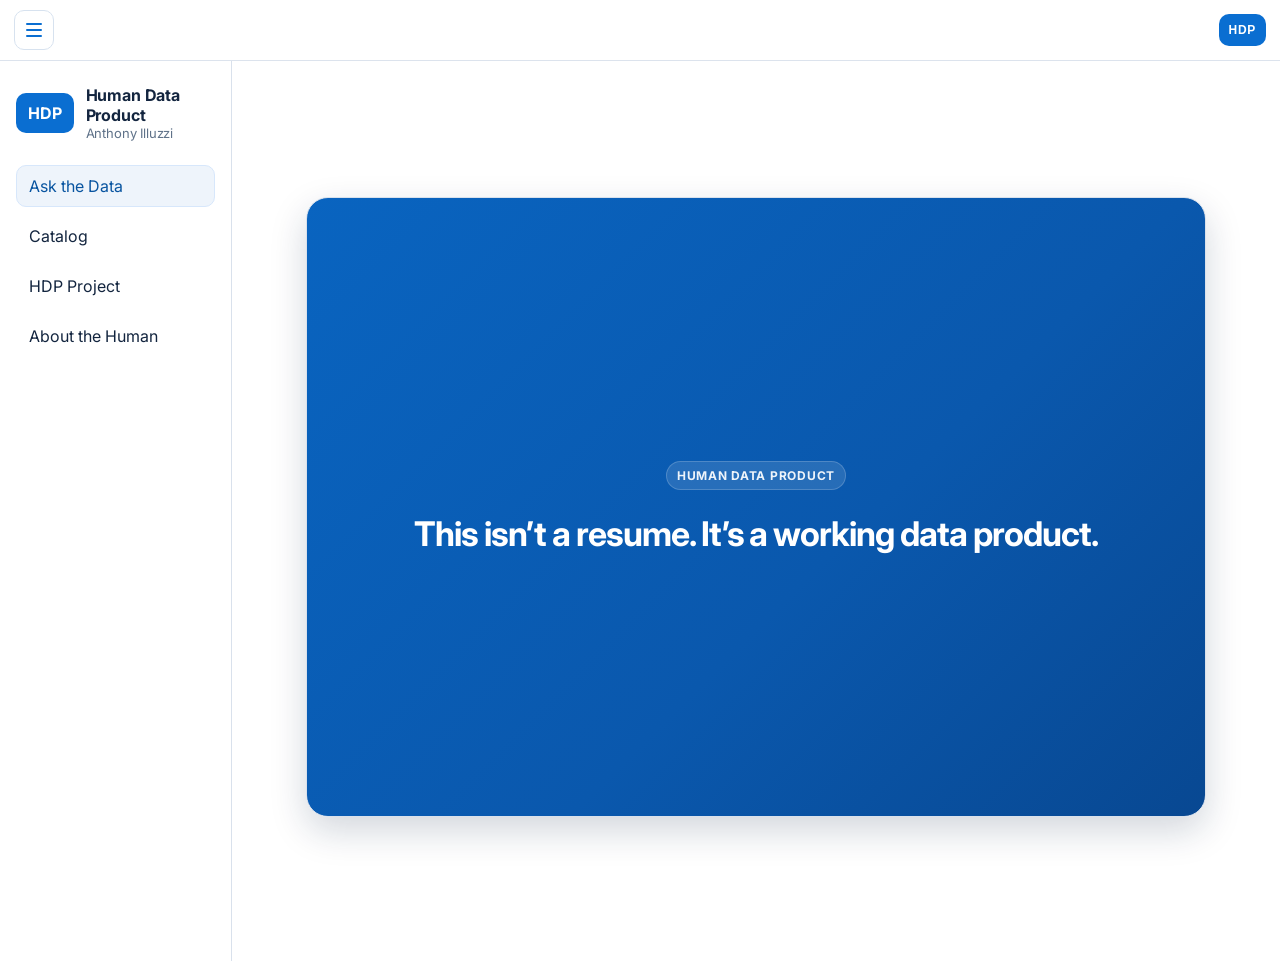
==== frontend/index.html @ 10327ce4 "Ensure AI page boots as default landing experience" ====
<!DOCTYPE html>
<html lang="en">
<head>
  <meta charset="UTF-8" />
  <meta name="viewport" content="width=device-width, initial-scale=1, viewport-fit=cover" />
  <title>Human Data Product</title>
  <script>
  document.documentElement.classList.add("hdp-ai-boot");
  </script>
  <link rel="stylesheet" href="styles.css" />
  <link rel="stylesheet" href="capability-insights.css" />
  <script src="https://cdn.plot.ly/plotly-2.35.2.min.js"></script>
  <!-- Google tag (gtag.js) -->
<script async src="https://www.googletagmanager.com/gtag/js?id=G-NDMHNV4QGX"></script>
<script>
  window.dataLayer = window.dataLayer || [];
  function gtag(){dataLayer.push(arguments);}

  const urlParams = new URLSearchParams(window.location.search);

  if (urlParams.get("internal") === "true") {
    localStorage.setItem("is_internal", "true");
  } else if (urlParams.get("internal") === "false") {
    localStorage.setItem("is_internal", "false");
  }

  const isInternalUser = localStorage.getItem("is_internal") === "true";

  gtag("js", new Date());
  gtag("config", "G-NDMHNV4QGX", {
    user_properties: {
      is_internal: isInternalUser ? "true" : "false"
    }
  });
</script>
</head>
<body class="ai-mode">
	<header id="mobile-shell-header" class="mobile-shell-header hidden" aria-label="Mobile navigation">
	  <button
	    id="mobile-nav-open"
	    class="mobile-shell-icon-btn"
	    type="button"
	    aria-label="Open navigation"
	    aria-controls="mobile-nav-drawer"
	    aria-expanded="false"
	  >
	    <span class="mobile-hamburger" aria-hidden="true">
	      <span></span><span></span><span></span>
	    </span>
	  </button>
	
	  <div class="mobile-shell-brand">
	    <button
	      id="mobile-shell-home"
	      class="mobile-shell-home"
	      type="button"
	      aria-label="Return to catalog"
	    >
	      <span class="mobile-shell-brand-badge">HDP</span>
	    </button>
	  </div>
	</header>
	
	<div id="mobile-nav-drawer" class="mobile-nav-drawer hidden" aria-hidden="true">
	  <div id="mobile-nav-backdrop" class="mobile-nav-backdrop"></div>
	
	  <aside class="mobile-nav-panel" role="dialog" aria-modal="true" aria-label="Site navigation">
	    <div class="mobile-nav-panel-header">
	      <div class="sidebar-brand">
	        <div class="brand-badge">HDP</div>
	        <div>
	          <div class="sidebar-title">Human Data Product</div>
			  <div id="mobile-nav-subtitle" class="sidebar-subtitle">Catalog</div>
	        </div>
	      </div>
	
	      <button
	        id="mobile-nav-close"
	        class="modal-close"
	        type="button"
	        aria-label="Close navigation"
	      >
	        ×
	      </button>
	    </div>
	
	    <div class="mobile-nav-panel-body">
	      <div id="mobile-nav-catalog-group" class="mobile-nav-group">
		    <button class="nav-btn mobile-nav-link active" type="button" data-mobile-nav-target="ai-page">Ask the Data</button>
		    <button class="nav-btn mobile-nav-link" type="button" data-mobile-nav-target="catalog-page">Catalog</button>
		    <button class="nav-btn mobile-nav-link" type="button" data-modal-target="about-modal">HDP Project</button>
		    <button class="nav-btn mobile-nav-link" type="button" data-modal-target="contact-modal">About the Human</button>
		  </div>
	
	      <div id="mobile-nav-product-group" class="mobile-nav-group hidden">
	        <button class="nav-btn mobile-nav-link" type="button" data-panel="overview-panel">Overview</button>
	        <button class="nav-btn mobile-nav-link" type="button" data-panel="insights-panel">Insights</button>
	        <button class="nav-btn mobile-nav-link" type="button" data-panel="sql-panel">SQL Query</button>
	        <button class="nav-btn mobile-nav-link" type="button" data-panel="api-panel">API Access</button>
	        <button class="nav-btn mobile-nav-link" type="button" data-modal-target="contact-modal">About the Human</button>
	        <button id="mobile-back-to-catalog-btn" class="btn-secondary full-width" type="button">Back to Catalog</button>
	      </div>
	    </div>
	  </aside>
	</div>
  <!-- Landing / Catalog Page -->
  <section id="catalog-page" class="page-shell hidden">
    <div class="landing-layout">
      <aside class="landing-sidebar">
        <div class="landing-brand">
          <div class="brand-badge">HDP</div>
          <div>
            <div class="landing-title">Human Data Product</div>
            <div class="landing-subtitle">Catalog</div>
          </div>
        </div>

        <nav class="landing-nav">
		  <button id="ask-data-btn" class="landing-link landing-link-button" type="button">Ask the Data</button>
		  <a href="#definition-section" class="landing-link active-link">Catalog</a>
		  <button class="landing-link landing-link-button" data-modal-target="about-modal">HDP Project</button>
		  <button class="landing-link landing-link-button" data-modal-target="contact-modal">About the Human</button>
		</nav>
      </aside>

      <main class="landing-content">
<section id="landing-hero" class="landing-hero">
  <div class="landing-hero-text">
    <div class="hero-eyebrow">Human Data Product</div>

    <h1>This isn’t a resume. It’s a working data product.</h1>

    <p class="hero-lead">
      Built to demonstrate how professional data can be structured, explored,
      and turned into insight, exactly like modern data platforms.
    </p>
	<p class="hero-value-line">
  	  This is what I do. I design user-friendly systems that bring structure to complex data and support better decision-making.
	</p>
  </div>

  <div class="landing-hero-image">
    <img
      src="assets/data_flow.png"
      alt="Flowing data particles representing structured information and insight"
    />
  </div>
</section>

<section id="definition-section">
  <div class="definition-catalog-grid">
    <div class="catalog-section-card catalog-section-card-highlight">
      <div class="section-header compact-header">
        <div class="catalog-heading-row">
          <div class="catalog-heading-title">
			  <div class="catalog-heading-inline">
			    <h2>Data Product Catalog</h2>
			
			    <span class="insight-help catalog-definition-help">
			      <button
			        id="catalog-definition-help-button"
			        class="insight-help-button"
			        type="button"
			        aria-label="What is a data product?"
			        aria-expanded="false"
			        aria-controls="catalog-definition-help-popover"
			      >
			        ?
			      </button>
			
			      <div
			        id="catalog-definition-help-popover"
			        class="insight-help-popover"
			        role="dialog"
			        aria-hidden="true"
			        aria-labelledby="catalog-definition-help-title"
			      >
			        <p id="catalog-definition-help-title" class="insight-help-title">What is a Data Product?</p>
			        <div class="insight-help-body">
			          <p>
			            A data product is a curated, reusable, and governed data asset derived from fragmented sources.
			          </p>
			          <p>
			            It combines data, access paths, semantic context, metadata, transformations, and documentation to enable reliable, discoverable, and actionable insights.
			          </p>
			        </div>
			      </div>
			    </span>
			  </div>
			</div>

          <p>Browse available data products and open a product workspace.</p>
        </div>
      </div>

      <div class="catalog-grid">
        <article class="product-tile active">
          <div class="tile-top">
            <span class="tile-type">Data Product</span>
            <span class="status-pill">
              <span class="status-dot"></span> ACTIVE
            </span>
          </div>

          <div class="tile-content">
            <h2>Anthony Illuzzi</h2>

            <p class="product-summary">
              A working portfolio demonstration that models professional experience as a
              consumable data product with structured entities, API interfaces, guided query
              exploration, and derived analytical insights.
            </p>

            <p class="product-summary secondary">
              Designed to showcase data architecture, platform thinking, and human-centered
              data product design through a real interactive system.
            </p>
          </div>

          <div class="tile-footer">
            <span id="catalog-version-text">Version 1.0.0</span>
            <button id="open-product-btn" class="btn-primary">Open Product</button>
          </div>
        </article>

        <article class="product-tile future">
          <div class="tile-top">
            <span class="tile-type">Data Product</span>
            <span class="status-pill muted">
			  <span class="status-dot"></span> FUTURE
			</span>
          </div>

          <div class="tile-content">
            <h2>Cognitive Profile</h2>

            <p class="product-summary">
              Structured model of decision-making and behavioral tendencies.
            </p>
          </div>

          <div class="tile-footer tile-footer-future">
            <button class="btn-primary btn-disabled" type="button" disabled aria-disabled="true">
              Open Product
            </button>
          </div>
        </article>
      </div>
    </div>

    <aside class="definition-card human-context-card">
	  <div class="human-context-shell">
	    <div class="human-context-rotator">
	      <div class="human-context-header">
	        <div class="human-context-title-wrap">
	          <p id="landing-context-kicker" class="section-kicker human-context-kicker"></p>
	          <h2 id="landing-context-title" class="human-context-title"></h2>
	        </div>
	      </div>
	
	      <div class="human-context-body">
	        <p id="landing-context-summary" class="human-context-summary"></p>
	        <div id="landing-context-chips" class="human-context-chips"></div>
	      </div>
	
	      <div class="human-context-footer">
	        <button
	          id="landing-context-prev"
	          class="human-context-nav"
	          type="button"
	          aria-label="Show previous context tile"
	        >
	          ‹
	        </button>
	
	        <button
	          id="landing-context-next"
	          class="human-context-nav"
	          type="button"
	          aria-label="Show next context tile"
	        >
	          ›
	        </button>
	      </div>
	    </div>
	  </div>
	
	  <div class="human-context-actions">
	    <button class="btn-secondary human-context-btn" data-modal-target="contact-modal">
	      Learn more about Anthony
	    </button>
	  </div>
	</aside>
  </div>
</section>

      </main>
  </div>
</section>

<!-- Landing Modals -->
<div id="about-modal" class="modal-overlay hidden">
  <div class="modal-card modal-card-about">
    <div class="modal-header modal-header-about">
      <div class="modal-header-copy">
        <h2>About HDP Project</h2>
      </div>
      <button class="modal-close" data-close-modal="about-modal" aria-label="Close About HDP Project modal">×</button>
    </div>

    <div class="modal-body modal-body-about">
      <div class="about-modal-content">
        <p class="about-modal-intro">
          A traditional resume is static, fragmented, and difficult to interrogate. This project explores a different idea:
        </p>

        <p class="about-modal-question">
          What if my professional experience was treated as structured data, designed to be discoverable and explored via insights?
        </p>

        <div class="about-modal-divider"></div>

        <p class="about-modal-body-text">
          The Human Data Product transforms my career history into a <strong>curated, governed dataset</strong> with defined access methods and analytical capabilities. This enables a deeper understanding of the individual than a resume can offer.
        </p>

        <p class="about-modal-body-text">
          This project was also built to demonstrate data product thinking across modeling, transformation, API exposure, documentation, analytics, opportunity targeting, and frontend consumption with the consumer in mind.
        </p>

        <div class="about-modal-action-block">
          <p class="about-modal-action-label">Take a look under the hood:</p>
          <a
			  class="btn-primary link-btn about-modal-action-btn"
			  href="https://github.com/AnthonyIlluzzi/Human-Data-Product"
			  target="_blank"
			  rel="noopener noreferrer"
			  id="github-repo-link"
			  data-github-location="repo"
			>
			  View GitHub Repository
			</a>
        </div>
      </div>
    </div>
  </div>
</div>

<div id="contact-modal" class="modal-overlay hidden">
  <div class="modal-card contact-modal-card">
    <div class="modal-header">
      <h2>The Human Behind the Data</h2>
      <button class="modal-close" data-close-modal="contact-modal">×</button>
    </div>
    <div class="modal-body">
      <div class="contact-modal-layout">
        <div class="card compact-card modal-inner-card modal-human-card">
          <div class="section-heading">
            <h3>About the Human</h3>
          </div>

          <p>
            Anthony lives in the Chicago area with his fiancé and his two sons, (3) and (1).
          </p>

          <p>
            Professionally, Anthony works as a data and analytics architect focused on turning complex systems into structured, scalable platforms.
            Outside of work, he enjoys getting outdoors with his family, trying new local restaurants, watching hockey,
            learning new ideas, and exploring creative ways to integrate technology with the human experience.
          </p>

          <div class="human-context-chips">
            <span class="tag-chip human-context-chip">Father</span>
            <span class="tag-chip human-context-chip">Foodie</span>
            <span class="tag-chip human-context-chip">Curious Builder</span>
          </div>
        </div>

        <div class="card compact-card modal-inner-card contact-info-card">
          <div class="section-heading">
            <h3>Let's Connect</h3>
          </div>

          <div class="contact-intro">
            <p>
              Contact me directly or share feedback using the channels below.
            </p>
          </div>

          <div id="landing-contact-list" class="contact-detail-list">
            <div class="contact-detail-item">Loading contact information...</div>
          </div>
        </div>

        <div class="card compact-card modal-inner-card modal-actions-card">
          <div class="section-heading">
            <h3>Actions</h3>
          </div>

          <div class="button-column">
  <a
	  class="btn-primary link-btn"
	  href="assets/Anthony-Illuzzi-Enterprise-Data-Platform-Strategy.pdf"
	  id="resume-link"
	  data-github-location="resume"
	  target="_blank"
	  rel="noopener noreferrer"
	>
	  Download Resume
	</a>
</div>
        </div>
      </div>
    </div>
  </div>
</div>

  <!-- Product Page -->
  <section id="product-page" class="page-shell hidden">
    <aside class="sidebar">
      <div class="sidebar-brand">
        <div class="brand-badge">HDP</div>
        <div>
          <div class="sidebar-title">Human Data Product</div>
          <div class="sidebar-subtitle">Workspace</div>
        </div>
      </div>

      <nav class="side-nav">
	    <button class="nav-btn active" data-panel="overview-panel">Overview</button>
	    <button class="nav-btn" data-panel="insights-panel">Insights</button>
	    <button class="nav-btn" data-panel="sql-panel">SQL Query</button>
	    <button class="nav-btn" data-panel="api-panel">API Access</button>
	    <button class="nav-btn nav-modal-btn" data-modal-target="contact-modal">About the Human</button>
	  </nav>

      <div class="sidebar-footer">
        <button id="back-to-catalog-btn" class="btn-secondary full-width">Back to Catalog</button>
      </div>
    </aside>

    <main class="workspace">
      <!-- Overview Panel -->
      <section id="overview-panel" class="workspace-panel active">
        <div class="panel-header">
          <h1>Data Product Overview</h1>
          <p>Product metadata, current state, and high-level identity.</p>
        </div>

        <div class="overview-layout">
          <div class="overview-main">
                        <div class="card hero-card hero-card-with-photo">
              <div class="hero-copy">
                <h2 id="product-owner">Loading owner...</h2>
                <p id="product-specialization" class="hero-subtext">Loading specialization...</p>
                <p class="hero-description">
                  This workspace presents the Human Data Product as a real consumable
				  asset: queryable through SQL, extractable through API, interpretable
				  through derived analytics, and aligned to future opportunities.
                </p>
              </div>

              <div class="hero-profile">
                <img
                  src="assets/AI_Headshot_white_recent.jpg"
                  alt="Anthony Illuzzi headshot"
                  class="profile-photo"
                />
              </div>
            </div>

                        <div class="card compact-card section-card">
              <div class="section-heading">
                <h3>Description</h3>
              </div>

			  <p>
				The Human Data Product is a structured representation of Anthony
				Illuzzi’s professional experience, designed to demonstrate data
				product thinking across modeling, transformation, API exposure,
				analytics, future-role targeting, and frontend consumption.
			  </p>
			</div>

<div class="card compact-card pipeline-visual-card pipeline-visual-card-full">
  <div class="section-heading">
    <h3>Product Architecture</h3>
    <p class="section-subtext">
      High-level flow of how curated source data is transformed into a consumable workspace.
    </p>
  </div>

  <div class="pipeline-visual-frame architecture-flow">
    <div class="architecture-stage">
      <div class="architecture-icon-box" aria-hidden="true">
        <svg viewBox="0 0 24 24" class="architecture-icon" fill="none" stroke="currentColor" stroke-width="1.9" stroke-linecap="round" stroke-linejoin="round">
          <ellipse cx="12" cy="5" rx="6.5" ry="2.5"></ellipse>
          <path d="M5.5 5v6c0 1.4 2.9 2.5 6.5 2.5s6.5-1.1 6.5-2.5V5"></path>
          <path d="M5.5 11v6c0 1.4 2.9 2.5 6.5 2.5s6.5-1.1 6.5-2.5v-6"></path>
        </svg>
      </div>
      <div class="architecture-stage-body">
        <h4>Curated Dataset</h4>
        <p>Source data</p>
      </div>
    </div>

    <div class="architecture-flow-arrow" aria-hidden="true">
      <svg viewBox="0 0 24 24" class="architecture-arrow-icon" fill="none" stroke="currentColor" stroke-width="1.9" stroke-linecap="round" stroke-linejoin="round">
        <path d="M5 12h14"></path>
        <path d="M13 7l6 5-6 5"></path>
      </svg>
    </div>

    <div class="architecture-stage">
      <div class="architecture-icon-box" aria-hidden="true">
        <svg viewBox="0 0 24 24" class="architecture-icon" fill="none" stroke="currentColor" stroke-width="1.9" stroke-linecap="round" stroke-linejoin="round">
          <path d="M4.5 7.5h15"></path>
          <path d="M4.5 12h15"></path>
          <path d="M4.5 16.5h15"></path>
          <rect x="3.5" y="5" width="17" height="14" rx="2.5"></rect>
        </svg>
      </div>
      <div class="architecture-stage-body">
        <h4>SQLite Model</h4>
        <p>Structured storage</p>
      </div>
    </div>

    <div class="architecture-flow-arrow" aria-hidden="true">
      <svg viewBox="0 0 24 24" class="architecture-arrow-icon" fill="none" stroke="currentColor" stroke-width="1.9" stroke-linecap="round" stroke-linejoin="round">
        <path d="M5 12h14"></path>
        <path d="M13 7l6 5-6 5"></path>
      </svg>
    </div>

    <div class="architecture-stage">
      <div class="architecture-icon-box" aria-hidden="true">
        <svg viewBox="0 0 24 24" class="architecture-icon" fill="none" stroke="currentColor" stroke-width="1.9" stroke-linecap="round" stroke-linejoin="round">
          <rect x="4" y="5" width="16" height="14" rx="2.5"></rect>
          <path d="M8 9h8"></path>
          <path d="M8 12h5"></path>
          <path d="M8 15h8"></path>
        </svg>
      </div>
      <div class="architecture-stage-body">
        <h4>Consumption Layer</h4>
        <p>FastAPI + SQL access</p>
      </div>
    </div>

    <div class="architecture-flow-arrow" aria-hidden="true">
      <svg viewBox="0 0 24 24" class="architecture-arrow-icon" fill="none" stroke="currentColor" stroke-width="1.9" stroke-linecap="round" stroke-linejoin="round">
        <path d="M5 12h14"></path>
        <path d="M13 7l6 5-6 5"></path>
      </svg>
    </div>

    <div class="architecture-stage">
      <div class="architecture-icon-box" aria-hidden="true">
        <svg viewBox="0 0 24 24" class="architecture-icon" fill="none" stroke="currentColor" stroke-width="1.9" stroke-linecap="round" stroke-linejoin="round">
          <path d="M5 18V9"></path>
          <path d="M10 18V6"></path>
          <path d="M15 18v-4"></path>
          <path d="M20 18V11"></path>
        </svg>
      </div>
      <div class="architecture-stage-body">
        <h4>Derived Insights</h4>
        <p>Analytics + interpretation</p>
      </div>
    </div>

    <div class="architecture-flow-arrow" aria-hidden="true">
      <svg viewBox="0 0 24 24" class="architecture-arrow-icon" fill="none" stroke="currentColor" stroke-width="1.9" stroke-linecap="round" stroke-linejoin="round">
        <path d="M5 12h14"></path>
        <path d="M13 7l6 5-6 5"></path>
      </svg>
    </div>

    <div class="architecture-stage">
      <div class="architecture-icon-box" aria-hidden="true">
        <svg viewBox="0 0 24 24" class="architecture-icon" fill="none" stroke="currentColor" stroke-width="1.9" stroke-linecap="round" stroke-linejoin="round">
          <rect x="4" y="5" width="16" height="11" rx="2.5"></rect>
          <path d="M9 19h6"></path>
          <path d="M12 16v3"></path>
        </svg>
      </div>
      <div class="architecture-stage-body">
        <h4>Frontend Workspace</h4>
        <p>SQL, API, insights</p>
      </div>
    </div>
  </div>

  <p class="pipeline-visual-caption">
    Illustrates how structured professional data is modeled, exposed, and consumed as a Data Product.
  </p>
</div>

                        <div class="card compact-card tags-card section-card">
  <div class="section-heading">
    <h3>Professional Tags</h3>
  </div>

  <div class="tag-section">
    <div class="tag-subheading">Core Focus Areas</div>
    <div id="focus-area-list" class="tag-list">
      <span class="tag-chip">Loading focus areas...</span>
    </div>
  </div>
</div>

<div class="card compact-card section-card">
  <div class="section-heading">
    <h3>Output Ports</h3>
    <p class="section-subtext">Interact with the data product through its available access ports.</p>
  </div>

  <div class="output-port-grid">
    <button class="port-card-mini interactive-port" data-panel-target="insights-panel" data-tab-target="visualizations-tab">
      <strong>Insights</strong>
      <p>Explore analytical views and data-derived patterns.</p>
    </button>

    <button class="port-card-mini interactive-port" data-panel-target="sql-panel">
      <strong>SQL</strong>
      <p>Query curated structures through read-only SQL.</p>
    </button>

    <button class="port-card-mini interactive-port" data-panel-target="api-panel">
      <strong>API</strong>
      <p>Consume raw and derived data through REST endpoints.</p>
    </button>
  </div>
</div>
          </div>

                    <aside class="overview-side">
            <div class="card metadata-card metadata-card-compact section-card">
              <div class="section-heading">
                <h3>Product Metadata</h3>
              </div>

              <div class="metadata-grid">
				  <div class="meta-row">
				    <span>Status</span>
				    <strong>
				      <span id="meta-status" class="status-pill">
				        <span class="status-dot"></span>Loading...
				      </span>
				    </strong>
				  </div>
				
				  <div class="meta-row">
				    <span>Type</span>
				    <strong>
				      <span id="meta-type" class="meta-value">Loading...</span>
				    </strong>
				  </div>
				
				  <div class="meta-row">
				    <span>Version</span>
				    <strong>
				      <span id="meta-version" class="meta-value">Loading...</span>
				    </strong>
				  </div>
				
				  <div class="meta-row">
				    <span>Last Pipeline Refresh</span>
				    <strong>
				      <span id="meta-refresh" class="meta-value">Loading...</span>
				    </strong>
				  </div>
				
				  <div class="meta-row">
				    <span>Owner</span>
				    <strong>
				      <span id="meta-owner" class="meta-value">Loading...</span>
				    </strong>
				  </div>
				
				  <div class="meta-row">
				    <span>Experience Records</span>
				    <strong>
				      <span id="meta-experience-count" class="meta-value">Loading...</span>
				    </strong>
				  </div>
				
				  <div class="meta-row">
				    <span>Projects</span>
				    <strong>
				      <span id="meta-project-count" class="meta-value">Loading...</span>
				    </strong>
				  </div>
				
				  <div class="meta-row">
				    <span>Skills</span>
				    <strong>
				      <span id="meta-skill-count" class="meta-value">Loading...</span>
				    </strong>
				  </div>
				</div>
            </div>

            <div class="card metadata-card metadata-card-compact section-card">
              <div class="section-heading">
                <h3>Operational Health</h3>
              </div>

              <div class="health-grid">
				  <div class="health-row">
				    <span>Schema Validation</span>
				    <span id="health-schema" class="status-pill">
				      <span class="status-dot"></span>Loading...
				    </span>
				  </div>
				
				  <div class="health-row">
				    <span>Query Engine</span>
				    <span id="health-query" class="status-pill">
				      <span class="status-dot"></span>Loading...
				    </span>
				  </div>
				
				  <div class="health-row">
				    <span>API Status</span>
				    <span id="health-api" class="status-pill">
				      <span class="status-dot"></span>Loading...
				    </span>
				  </div>
				</div>
            </div>

<div class="card compact-card section-card documentation-card-sidebar">
  <div class="section-heading">
    <h3>Documentation Hub</h3>
  </div>

  <div class="documentation-links">

	  <a
	    class="doc-link-btn"
	    href="documentation/human_data_product_contract.html"
		data-doc-type="data_contract"
	    target="_blank"
	    rel="noopener noreferrer"
	  >
	    <svg viewBox="0 0 24 24" class="doc-link-icon" fill="none" stroke="currentColor" stroke-width="1.8" stroke-linecap="round" stroke-linejoin="round" aria-hidden="true">
	      <path d="M14 3H7a2 2 0 0 0-2 2v14a2 2 0 0 0 2 2h10a2 2 0 0 0 2-2V8z"></path>
	      <path d="M14 3v5h5"></path>
	      <path d="M9 13h6"></path>
	      <path d="M9 17h4"></path>
	    </svg>
	    <span>View Data Contract</span>
	  </a>
	
	  <a
	    class="doc-link-btn"
	    href="documentation/hdp_schema.html"
		data-doc-type="schema"
	    target="_blank"
	    rel="noopener noreferrer"
	  >
	    <svg viewBox="0 0 24 24" class="doc-link-icon" fill="none" stroke="currentColor" stroke-width="1.8" stroke-linecap="round" stroke-linejoin="round" aria-hidden="true">
	      <path d="M14 3H7a2 2 0 0 0-2 2v14a2 2 0 0 0 2 2h10a2 2 0 0 0 2-2V8z"></path>
	      <path d="M14 3v5h5"></path>
	      <path d="M9 13h6"></path>
	      <path d="M9 17h4"></path>
	    </svg>
	    <span>Explore Schema</span>
	  </a>
	
	  <a
	    class="doc-link-btn"
	    href="documentation/hdp_api_specs.html"
		data-doc-type="api_specs"
	    target="_blank"
	    rel="noopener noreferrer"
	  >
	    <svg viewBox="0 0 24 24" class="doc-link-icon" fill="none" stroke="currentColor" stroke-width="1.8" stroke-linecap="round" stroke-linejoin="round" aria-hidden="true">
	      <path d="M14 3H7a2 2 0 0 0-2 2v14a2 2 0 0 0 2 2h10a2 2 0 0 0 2-2V8z"></path>
	      <path d="M14 3v5h5"></path>
	      <path d="M9 13h6"></path>
	      <path d="M9 17h4"></path>
	    </svg>
	    <span>View API Specs</span>
	  </a>
	
	</div>
</div>
          </aside>
</div>
</section>

      <!-- SQL Panel -->
      <section id="sql-panel" class="workspace-panel">
        <div class="panel-header">
          <h1>SQL Workspace</h1>
          <p>Guided query exploration for the Human Data Product.</p>
        </div>

                <div class="card compact-card section-card">
  <div class="section-heading">
    <h3>Simple Query Tool</h3>
  </div>
  <p>
    Run guided read-only SQL queries against the local Human Data Product database.
    Starter queries can be loaded below and edited directly. Only SELECT / WITH queries are allowed.
  </p>

  <textarea id="sql-editor" class="code-box" rows="8"></textarea>

  <div class="sql-shortcuts sql-shortcuts-matrix">
    <div class="sql-row">
      <div class="sql-category">Core Data</div>
      <div class="sql-buttons">
        <button
          class="sql-template-btn"
          data-sql="SELECT experience_id, company, role, start_date, end_date, domain
FROM experience
ORDER BY sort_order;"
        >
          Experiences
        </button>

        <button
          class="sql-template-btn"
          data-sql="SELECT project_id, name, domain, experience_id
FROM project
ORDER BY project_id;"
        >
          Projects
        </button>

        <button
  class="sql-template-btn"
  data-sql="SELECT
  s.skill_id,
  d.domain,
  s.skill_name,
  s.depth,
  s.experience,
  s.confidence
FROM skill s
JOIN skills_domain d
  ON s.domain_id = d.domain_id
ORDER BY d.sort_order, s.display_order, s.skill_name;"
>
  Skills
</button>
      </div>
    </div>

    <div class="sql-row">
      <div class="sql-category">Relationships</div>
      <div class="sql-buttons">
        <button
  class="sql-template-btn"
  data-sql="SELECT
  p.project_id,
  p.name,
  d.domain,
  s.skill_name,
  s.depth,
  s.experience,
  s.confidence
FROM project p
JOIN project_skill ps
  ON p.project_id = ps.project_id
JOIN skill s
  ON s.skill_id = ps.skill_id
JOIN skills_domain d
  ON s.domain_id = d.domain_id
ORDER BY p.project_id, d.sort_order, s.display_order, s.skill_name;"
>
  Project Skills
</button>

        <button
          class="sql-template-btn"
          data-sql="SELECT e.company, e.role, COUNT(p.project_id) AS project_count
FROM experience e
LEFT JOIN project p
  ON e.experience_id = p.experience_id
GROUP BY e.experience_id, e.company, e.role, e.sort_order
ORDER BY e.sort_order;"
        >
          Projects by Experience
        </button>
      </div>
    </div>

    <div class="sql-row">
      <div class="sql-category">Signals</div>
      <div class="sql-buttons">
        <button
          class="sql-template-btn"
          data-sql="SELECT dimension, category, value, priority
FROM role_preference
ORDER BY
  CASE priority
    WHEN 'high' THEN 1
    WHEN 'medium' THEN 2
    ELSE 3
  END,
  dimension,
  category,
  value;"
        >
          Role Preferences
        </button>

        <button
          class="sql-template-btn"
          data-sql="SELECT theme, COUNT(*) AS feedback_count
FROM feedback
GROUP BY theme
ORDER BY feedback_count DESC, theme;"
        >
          Feedback Themes
        </button>
      </div>
    </div>

    <div class="sql-row">
      <div class="sql-category">Portfolio</div>
      <div class="sql-buttons">
        <button
          class="sql-template-btn"
          data-sql="SELECT p.project_id, p.name, p.domain, p.link
FROM project p
JOIN experience e
  ON p.experience_id = e.experience_id
WHERE e.company = 'Personal'
ORDER BY p.project_id;"
        >
          Side Projects
        </button>

        <button
          class="sql-template-btn"
          data-sql="SELECT company, role, start_date
FROM experience
WHERE end_date IS NULL
ORDER BY
  CASE WHEN company = 'SAP' THEN 0 ELSE 1 END,
  start_date DESC
LIMIT 1;"
        >
          Current Role
        </button>
      </div>
    </div>
  </div>

  <div class="quick-actions">
    <button class="btn-primary" id="run-sql-btn">Submit</button>
	<button class="btn-secondary" id="clear-sql-btn" type="button">Clear</button>
  </div>
</div>

        <div class="card compact-card section-card">
		  <div class="section-heading">
		    <h3>Documentation</h3>
		  </div>
		
		  <div class="documentation-links">
		    <a
		      class="doc-link-btn"
		      href="documentation/hdp_schema.html"
			  data-doc-type="schema"
		      target="_blank"
		      rel="noopener noreferrer"
		    >
		      <svg viewBox="0 0 24 24" class="doc-link-icon" fill="none" stroke="currentColor" stroke-width="1.8" stroke-linecap="round" stroke-linejoin="round" aria-hidden="true">
		        <path d="M14 3H7a2 2 0 0 0-2 2v14a2 2 0 0 0 2 2h10a2 2 0 0 0 2-2V8z"></path>
		        <path d="M14 3v5h5"></path>
		        <path d="M9 13h6"></path>
		        <path d="M9 17h4"></path>
		      </svg>
		      <span>Explore Schema</span>
		    </a>
		  </div>
		</div>

        <div class="card compact-card section-card">
          <div class="section-heading">
            <h3>Query Result</h3>
          </div>
          <pre id="sql-output" class="output-box">Load a predefined query and submit.</pre>
        </div>
      </section>

      <!-- API Panel -->
      <section id="api-panel" class="workspace-panel">
        <div class="panel-header">
          <h1>API Workspace</h1>
          <p>Test raw and derived endpoints exposed by the Human Data Product API.</p>
        </div>

        <div class="card compact-card section-card">
          <div class="section-heading">
            <h3>Simple API Tool</h3>
          </div>
		  <p>
			Call REST endpoints exposed by the Human Data Product API. 
			Use the input field to execute requests or select a predefined endpoint below.
		  </p>

          <div class="api-input-row">
		    <div class="api-method">GET</div>
		    <input id="api-endpoint-input" type="text" value="/summary" />
		    <button class="btn-primary" id="call-api-btn" type="button">Execute</button>
		  </div>

<div class="api-shortcuts api-shortcuts-matrix">
  <div class="endpoint-row">
    <div class="endpoint-category">System</div>
    <div class="endpoint-buttons">
      <button class="endpoint-btn">/summary</button>
      <button class="endpoint-btn">/identity</button>
      <button class="endpoint-btn">/product-metadata</button>
    </div>
  </div>

  <div class="endpoint-row">
    <div class="endpoint-category">Core Data</div>
    <div class="endpoint-buttons">
      <button class="endpoint-btn">/experiences</button>
      <button class="endpoint-btn">/projects</button>
      <button class="endpoint-btn">/skills</button>
    </div>
  </div>

  <div class="endpoint-row">
    <div class="endpoint-category">Role Intelligence</div>
    <div class="endpoint-buttons">
      <button class="endpoint-btn">/target-opportunity</button>
      <button class="endpoint-btn">/role-preferences</button>
    </div>
  </div>

  <div class="endpoint-row">
    <div class="endpoint-category">Analytics</div>
    <div class="endpoint-buttons">
      <button class="endpoint-btn">/analytics/career-timeline</button>
      <button class="endpoint-btn">/analytics/skill-cooccurrence?limit=6</button>
      <button class="endpoint-btn">/analytics/projects-by-experience</button>
      <button class="endpoint-btn">/analytics/feedback-themes</button>
    </div>
  </div>
</div>
        </div>

        <div class="card compact-card section-card">
		  <div class="section-heading">
		    <h3>Documentation</h3>
		  </div>
		
		  <div class="documentation-links">
		    <a
		      class="doc-link-btn"
		      href="documentation/hdp_api_specs.html"
			  data-doc-type="api_specs"
		      target="_blank"
		      rel="noopener noreferrer"
		    >
		      <svg viewBox="0 0 24 24" class="doc-link-icon" fill="none" stroke="currentColor" stroke-width="1.8" stroke-linecap="round" stroke-linejoin="round" aria-hidden="true">
		        <path d="M14 3H7a2 2 0 0 0-2 2v14a2 2 0 0 0 2 2h10a2 2 0 0 0 2-2V8z"></path>
		        <path d="M14 3v5h5"></path>
		        <path d="M9 13h6"></path>
		        <path d="M9 17h4"></path>
		      </svg>
		      <span>View API Specs</span>
		    </a>
		  </div>
		</div>

        <div class="card compact-card section-card">
          <div class="section-heading">
            <h3>API Response</h3>
          </div>
          <pre id="api-output" class="output-box">Execute an endpoint to populate this area.</pre>
        </div>
      </section>

            <!-- Insights Panel -->
      <section id="insights-panel" class="workspace-panel">
  <div class="panel-header">
    <h1>Insights Workspace</h1>
    <p>Data-derived patterns and forward-looking fit grounded in structured experience data.</p>
  </div>

  <div id="mobile-insights-entry-overlay" class="mobile-insights-entry-overlay hidden" aria-hidden="true">
	  <div id="mobile-insights-entry-backdrop" class="mobile-insights-entry-backdrop"></div>
	
	  <div class="mobile-insights-entry-card" role="dialog" aria-modal="true" aria-labelledby="mobile-insights-entry-title">
	    <button
	      id="mobile-insights-entry-close"
	      class="modal-close mobile-insights-entry-close"
	      type="button"
	      aria-label="Close mobile insights message"
	    >
	      ×
	    </button>
	
	    <p class="orientation-overlay-eyebrow">Mobile Experience</p>
	    <h2 id="mobile-insights-entry-title">Best experienced on desktop due to interactivity</h2>
	    <p>
	      Insights is designed for a richer interactive experience on larger screens. You can still continue on mobile using a simplified view.
	    </p>
	
	    <button id="mobile-insights-entry-proceed" class="btn-primary" type="button">
	      Proceed
	    </button>
	  </div>
	</div>

  <div class="tabs insights-tabs">
    <button class="tab-btn active" data-tab="visualizations-tab">
      <span class="tab-btn-line">Value</span>
      <span class="tab-btn-line">Insights</span>
  </button>
    <button class="tab-btn" data-tab="capability-insights-tab">
      <span class="tab-btn-line">Capability</span>
      <span class="tab-btn-line">Insights</span>
  </button>
    <button class="tab-btn" data-tab="next-opportunity-tab">
      <span class="tab-btn-line">Opportunity</span>
      <span class="tab-btn-line">Insights</span>
  </button>
  </div>

  <div id="visualizations-tab" class="tab-panel active">
	<div id="value-insights-mobile-stack" class="mobile-insights-stack" aria-hidden="true"></div>
    <div class="insights-dashboard-page">
      <!-- Row 1 -->
      <div class="insights-dashboard-row insights-dashboard-row--wide-left">
        <div class="card compact-card insight-surface-card">
          <div class="viz-card-header">
            <h3>Where Value Is Created</h3>
            <p class="viz-card-subtitle">Distribution of work across solution, problem, and system layers.</p>
          </div>

          <div class="insight-toggle-row" id="value-distribution-toggle-row">
            <button class="insight-toggle-btn active" data-distribution-dimension="solution_type">Solution Approach</button>
            <button class="insight-toggle-btn" data-distribution-dimension="problem_type">Problem Type</button>
            <button class="insight-toggle-btn" data-distribution-dimension="system_layer">System Layer</button>
          </div>

          <div id="value-distribution-chart" class="distribution-bar-shell"></div>
          <div id="value-distribution-legend" class="distribution-legend-shell"></div>
          <div id="value-distribution-context" class="distribution-context-line"></div>
        </div>

        <aside class="card compact-card insight-observed-card">
		  <div class="insight-observed-eyebrow">Derived Insights</div>
		
		  <div class="insight-observed-title-row">
		    <h3 id="value-distribution-observed-title">Loading…</h3>
		
		    <div class="insight-help">
		      <button
		        id="value-distribution-help-button"
		        class="insight-help-button"
		        type="button"
		        aria-label="How this was calculated"
		        aria-expanded="false"
		        aria-controls="value-distribution-help-popover"
		      >
		        ?
		      </button>
		
		      <div
		        id="value-distribution-help-popover"
		        class="insight-help-popover"
		        role="dialog"
		        aria-hidden="true"
		      >
		        <p class="insight-help-title">How this was calculated</p>
		        <div id="value-distribution-derivation" class="insight-help-body">
		          Loading derivation details…
		        </div>
		      </div>
		    </div>
		  </div>
		
		  <div id="value-distribution-observed-copy" class="insight-observed-copy">
		    Loading value distribution insight…
		  </div>
		</aside>
      </div>

      <!-- Row 2 -->
      <div class="insights-dashboard-row insights-dashboard-row--wide-right">
        <aside class="card compact-card insight-observed-card insight-observed-card--numbered">
		  <div class="insight-observed-eyebrow">Derived Insights</div>
		
		  <div class="insight-observed-title-row">
		    <h3>How Value Is Delivered</h3>
		
		    <div class="insight-help">
		      <button
		        id="value-delivery-help-button"
		        class="insight-help-button"
		        type="button"
		        aria-label="How this was calculated"
		        aria-expanded="false"
		        aria-controls="value-delivery-help-popover"
		      >
		        ?
		      </button>
		
		      <div
		        id="value-delivery-help-popover"
		        class="insight-help-popover"
		        role="dialog"
		        aria-hidden="true"
		      >
		        <p class="insight-help-title">How this was calculated</p>
		        <div id="value-delivery-derivation" class="insight-help-body">
		          Loading derivation details…
		        </div>
		      </div>
		    </div>
		  </div>
		
		  <p class="insight-observed-copy">Capability composition behind each approach.</p>
		
		  <ol id="value-delivery-insight-list" class="insight-numbered-list">
		    <li>Loading capability patterns…</li>
		  </ol>
		</aside>

        <div class="card compact-card insight-surface-card">
          <div class="viz-card-header viz-card-header--with-action">
			  <div class="viz-card-header-copy">
			    <h3>How Value Is Delivered</h3>
			    <p class="viz-card-subtitle">Capability composition behind each approach.</p>
			  </div>
			
			  <button
			    type="button"
			    id="value-delivery-feedback-trigger"
			    class="insight-header-action"
			  >
			    View Feedback Evidence
			  </button>
			</div>

          <div id="value-delivery-grid" class="composition-grid">
            <div class="composition-card composition-card--placeholder">Loading composition cards…</div>
          </div>
        </div>
      </div>

      <!-- Row 3 -->
      <div class="insights-dashboard-row insights-dashboard-row--wide-left">
        <div class="card compact-card insight-surface-card">
          <div class="viz-card-header">
            <h3>How Value Is Realized</h3>
            <p class="viz-card-subtitle">Relationships between approaches and resulting outcomes.</p>
          </div>

          <div id="value-realization-heatmap" class="value-heatmap-shell"></div>
        </div>

       <aside class="card compact-card insight-observed-card">
		  <div class="insight-observed-eyebrow">Derived Insights</div>
		
		  <div class="insight-observed-title-row">
		    <h3 id="value-realization-observed-title">Loading…</h3>
		
		    <div class="insight-help">
		      <button
		        id="value-realization-help-button"
		        class="insight-help-button"
		        type="button"
		        aria-label="How this was calculated"
		        aria-expanded="false"
		        aria-controls="value-realization-help-popover"
		      >
		        ?
		      </button>
		
		      <div
		        id="value-realization-help-popover"
		        class="insight-help-popover"
		        role="dialog"
		        aria-hidden="true"
		      >
		        <p class="insight-help-title">How this was calculated</p>
		        <div id="value-realization-derivation" class="insight-help-body">
		          Loading derivation details…
		        </div>
		      </div>
		    </div>
		  </div>
		
		  <div id="value-realization-observed-copy" class="insight-observed-copy">
		    Loading value realization insight…
		  </div>
		</aside>
      </div>
    </div>
  </div>

    <div id="capability-insights-tab" class="tab-panel">
	<div id="capability-insights-mobile-stack" class="mobile-insights-stack" aria-hidden="true"></div>
    <div class="capability-insights-page">
	  <div class="card compact-card capability-insights-instructions-card capability-instructions-grid">
	    <div class="capability-instructions-left">
		  <div class="capability-instructions-header">
		    <h2>Instructions</h2>
		  </div>
		
		  <p class="capability-instructions-body">
		    Start with <strong>Capability Profile</strong> to see where strengths are most concentrated.
		    Then switch to <strong>Domain Distribution</strong> to view the range of skills.
		    Click any domain area to explore the underlying skill matrix.
		    On touch devices, tap once for tooltip detail and tap again to view the matrix.
		  </p>
		</div>
	
	    <div class="capability-instructions-right">
		  <div class="capability-inventory-tile">
		    <div class="panel-header panel-header-compact capability-inventory-tile-header">
		      <h2>Skills Inventory Table</h2>
		      <p>Open a simple table view of all skills.</p>
		    </div>
		
		    <button
		      id="capability-inventory-modal-open"
		      class="inventory-link-btn capability-inventory-tile-btn"
		      type="button"
		      aria-haspopup="dialog"
		      aria-controls="capability-inventory-modal"
		      aria-expanded="false"
		    >
		      Open Quick Scan Table
		    </button>
		  </div>
		</div>
	  </div>
	
	  <div class="capability-workspace">
	    <section class="chart-panel capability-chart-panel">
	      <div class="chart-card capability-chart-card">
	        <div class="chart-toolbar">
	          <div class="chart-toolbar-left">
	            <div class="chart-toolbar-copy">
	              <div class="chart-title-row">
	                <h2 id="capability-chart-title">Capability Profile by Domain</h2>
	
	                <div class="chart-help">
	                  <button
	                    id="capability-chart-help-button"
	                    class="chart-help-button"
	                    type="button"
	                    aria-label="How to interpret this chart"
	                    aria-expanded="false"
	                    aria-controls="capability-chart-help-popover"
	                  >
	                    ?
	                  </button>
	
	                  <div
	                    id="capability-chart-help-popover"
	                    class="chart-help-popover"
	                    role="dialog"
	                    aria-hidden="true"
	                  >
	                    <p id="capability-chart-help-title" class="chart-help-title">How to read this chart</p>
	                    <div id="capability-chart-help-body" class="chart-help-body"></div>
	                  </div>
	                </div>
	              </div>
	
	              <p id="capability-chart-instruction">
	                Hover for detail. On touch devices, tap once to inspect and tap again to open the matrix.
	              </p>
	            </div>
	          </div>
	
	          <div class="chart-toolbar-actions">
	            <div id="capability-chart-view-toggle-wrap" class="chart-view-toggle-wrap">
	              <span class="chart-view-toggle-label">Top-Level View</span>
	              <div id="capability-chart-view-toggle" class="chart-view-toggle"></div>
	            </div>
	
	            <div id="capability-matrix-filters-wrap" class="matrix-filters-wrap is-hidden">
	              <div class="matrix-filter-group">
	                <label for="capability-quadrant-select" class="matrix-filter-label">Quadrant</label>
	                <select id="capability-quadrant-select" class="matrix-filter-select"></select>
	              </div>
	
	              <div class="matrix-filter-group">
	                <label for="capability-domain-select" class="matrix-filter-label">Domain</label>
	                <select id="capability-domain-select" class="matrix-filter-select"></select>
	              </div>
	            </div>
	          </div>
	        </div>
	
	        <div id="capability-matrix-context" class="matrix-context-line is-hidden"></div>
	        <div id="capability-chart"></div>
	        <div id="capability-chart-tooltip" class="chart-tooltip" role="dialog" aria-live="polite"></div>
	      </div>
	    </section>
	
	    <aside class="capability-derived-panel">
	      <div class="card compact-card insight-observed-card">
	        <div class="insight-observed-eyebrow">Derived Insights</div>
	
	        <div class="insight-observed-title-row">
	          <h3 id="capability-derived-title">Capability concentration</h3>
	
	          <div class="insight-help">
	            <button
	              id="capability-derived-help-button"
	              class="insight-help-button"
	              type="button"
	              aria-label="How this was calculated"
	              aria-expanded="false"
	              aria-controls="capability-derived-help-popover"
	            >
	              ?
	            </button>
	
	            <div
	              id="capability-derived-help-popover"
	              class="insight-help-popover"
	              role="dialog"
	              aria-hidden="true"
	            >
	              <p class="insight-help-title">How this was calculated</p>
	              <div id="capability-derived-derivation" class="insight-help-body">
	                Loading derivation details…
	              </div>
	            </div>
	          </div>
	        </div>
	
	        <div id="capability-derived-copy" class="insight-observed-copy">
	          Loading capability insight…
	        </div>
	      </div>
	    </aside>
	  </div>
	</div>
		
    <div
      id="capability-inventory-modal"
      class="inventory-modal"
      role="dialog"
      aria-modal="true"
      aria-labelledby="capability-inventory-modal-title"
      aria-hidden="true"
    >
      <div id="capability-inventory-modal-backdrop" class="inventory-modal-backdrop"></div>

      <div class="inventory-modal-dialog">
        <div class="inventory-modal-header">
          <div class="inventory-modal-header-copy">
            <p class="inventory-modal-eyebrow">Reference View</p>
            <h2 id="capability-inventory-modal-title">Skill Inventory Table</h2>

            <p class="inventory-modal-description">
              A simple reference view of all capability records pulled directly from the Human Data Product source.
            </p>

            <div class="inventory-methodology">
              <button
                id="capability-scoring-help-button"
                class="inventory-methodology-trigger"
                type="button"
                aria-label="How scoring works"
                aria-expanded="false"
                aria-controls="capability-scoring-help-popover"
              >
                How scoring works
              </button>

              <div
                id="capability-scoring-help-popover"
                class="chart-help-popover scoring-help-popover"
                role="dialog"
                aria-hidden="true"
              >
                <p class="chart-help-title">How scoring works</p>

                <div class="chart-help-body scoring-help-body">
                  <div class="scoring-help-columns">
                    <div class="scoring-help-column">
                      <div class="chart-help-section">
                        <strong>Depth (1–4)</strong>
                        <ul>
                          <li><span class="help-number">1</span> Awareness</li>
                          <li><span class="help-number">2</span> Foundational</li>
                          <li><span class="help-number">3</span> Applied</li>
                          <li><span class="help-number">4</span> Expertise</li>
                        </ul>
                      </div>
                    </div>

                    <div class="scoring-help-column">
                      <div class="chart-help-section">
                        <strong>Experience (0–3)</strong>
                        <ul>
                          <li><span class="help-number">0</span> Awareness only</li>
                          <li><span class="help-number">1</span> Limited exposure</li>
                          <li><span class="help-number">2</span> Applied repeatedly</li>
                          <li><span class="help-number">3</span> Extensive repeated use</li>
                        </ul>
                      </div>
                    </div>
                  </div>

                  <div class="chart-help-section scoring-help-footer">
                    Confidence reflects how strongly the score is supported by resume and portfolio evidence.
                  </div>
                </div>
              </div>
            </div>

            <p id="capability-inventory-recency" class="inventory-recency">Data Snapshot: Loading...</p>
          </div>

          <button
            id="capability-inventory-modal-close"
            class="inventory-modal-close"
            type="button"
            aria-label="Close skill inventory table"
          >
            ×
          </button>
        </div>

        <div class="inventory-table-wrap">
          <table class="inventory-table">
            <thead>
              <tr>
			    <th class="inventory-domain-heading">Domain</th>
			    <th class="inventory-skill-heading">Skill</th>
			    <th class="inventory-metric-heading">Depth</th>
			    <th class="inventory-metric-heading">Experience</th>
			    <th class="inventory-metric-heading">Confidence</th>
			  </tr>
            </thead>
            <tbody id="capability-inventory-table-body"></tbody>
          </table>
        </div>
      </div>
    </div>
  </div>

  <div id="next-opportunity-tab" class="tab-panel">
    <div id="opportunity-insights-mobile-stack" class="mobile-insights-stack" aria-hidden="true"></div>
	  <div class="insights-dashboard-page">
      <!-- Row 1 -->
      <div class="insights-dashboard-row insights-dashboard-row--trajectory">
        <div class="card compact-card insight-surface-card">
          <div class="viz-card-header">
            <h3>Career Trajectory</h3>
            <p class="viz-card-subtitle">Progression of roles, scope, and system complexity over time.</p>
          </div>

          <div id="opportunity-career-timeline" class="timeline-rail"></div>
        </div>

        <aside class="card compact-card insight-observed-card">
		  <div class="insight-observed-eyebrow">Derived Insights</div>
		
		  <div class="insight-observed-title-row">
		    <h3 id="opportunity-trajectory-title">Loading…</h3>
		
		    <div class="insight-help">
		      <button
		        id="opportunity-trajectory-help-button"
		        class="insight-help-button"
		        type="button"
		        aria-label="How this was calculated"
		        aria-expanded="false"
		        aria-controls="opportunity-trajectory-help-popover"
		      >
		        ?
		      </button>
		
		      <div
		        id="opportunity-trajectory-help-popover"
		        class="insight-help-popover"
		        role="dialog"
		        aria-hidden="true"
		      >
		        <p class="insight-help-title">How this was calculated</p>
		        <div id="opportunity-trajectory-derivation" class="insight-help-body">
		          Loading derivation details…
		        </div>
		      </div>
		    </div>
		  </div>
		
		  <div id="opportunity-trajectory-copy" class="insight-observed-copy">
		    Loading trajectory insight…
		  </div>
		</aside>
      </div>

      <!-- Row 2 -->
      <div class="insights-dashboard-row insights-dashboard-row--wide-right">
        <aside class="card compact-card insight-observed-card">
		  <div class="insight-observed-eyebrow">Derived Insights</div>
		
		  <div class="insight-observed-title-row">
		    <h3 id="opportunity-fit-title">Loading…</h3>
		
		    <div class="insight-help">
		      <button
		        id="opportunity-fit-help-button"
		        class="insight-help-button"
		        type="button"
		        aria-label="How this was calculated"
		        aria-expanded="false"
		        aria-controls="opportunity-fit-help-popover"
		      >
		        ?
		      </button>
		
		      <div
		        id="opportunity-fit-help-popover"
		        class="insight-help-popover"
		        role="dialog"
		        aria-hidden="true"
		      >
		        <p class="insight-help-title">How this was calculated</p>
		        <div id="opportunity-fit-derivation" class="insight-help-body">
		          Loading derivation details…
		        </div>
		      </div>
		    </div>
		  </div>
		
		  <div id="opportunity-fit-copy" class="insight-observed-copy">
		    Loading opportunity fit insight…
		  </div>
		</aside>

        <div class="card compact-card insight-surface-card">
          <div class="viz-card-header">
            <h3>Opportunity Fit Profile</h3>
            <p class="viz-card-subtitle">Weighted preference map showing how the next role is prioritized. Click a segment to explore.</p>
          </div>

          <div id="opportunity-fit-treemap" class="opportunity-treemap"></div>
        </div>
      </div>

      <!-- Row 3 -->
      <div class="insights-dashboard-row insights-dashboard-row--wide-left">
        <div class="card compact-card insight-surface-card">
          <div class="viz-card-header">
            <h3>Target Role Priorities</h3>
            <p class="viz-card-subtitle">Priority-weighted view of the roles Anthony is most interested in.</p>
			<p class="viz-card-meta-line">Weighted by priority, dimension importance, and role-specific preference weight.</p>
          </div>

          <div id="opportunity-role-priorities" class="role-priority-shell"></div>
        </div>

        <aside class="card compact-card insight-observed-card">
		  <div class="insight-observed-eyebrow">Derived Insights</div>
		
		  <div class="insight-observed-title-row">
		    <h3 id="opportunity-role-title">Loading…</h3>
		
		    <div class="insight-help">
		      <button
		        id="opportunity-role-help-button"
		        class="insight-help-button"
		        type="button"
		        aria-label="How this was calculated"
		        aria-expanded="false"
		        aria-controls="opportunity-role-help-popover"
		      >
		        ?
		      </button>
		
		      <div
		        id="opportunity-role-help-popover"
		        class="insight-help-popover"
		        role="dialog"
		        aria-hidden="true"
		      >
		        <p class="insight-help-title">How this was calculated</p>
		        <div id="opportunity-role-derivation" class="insight-help-body">
		          Loading derivation details…
		        </div>
		      </div>
		    </div>
		  </div>
		
		  <div id="opportunity-role-copy" class="insight-observed-copy">
		    Loading role-priority insight…
		  </div>
		</aside>
      </div>
    </div>
  </div>

    <div id="feedback-detail-modal" class="modal-overlay hidden">
    <div class="modal-card feedback-detail-modal-card">
      <div class="modal-header">
        <h2 id="feedback-detail-modal-title">Feedback Evidence</h2>
        <button class="modal-close" data-close-modal="feedback-detail-modal">×</button>
      </div>
      <div class="modal-body feedback-detail-modal-body">
        <div id="feedback-detail-modal-body" class="detail-card-list">
          <div class="detail-empty-state">
            <p>No feedback selected.</p>
          </div>
        </div>
      </div>
    </div>
  </div>
      </section>
    </main>
  </section>

<section id="ai-page" class="page-shell ai-page">
  <div class="ai-layout">
    <aside class="landing-sidebar ai-sidebar">
      <div class="landing-brand">
        <div class="brand-badge">HDP</div>
        <div>
          <div class="landing-title">Human Data Product</div>
          <div class="landing-subtitle">Anthony Illuzzi</div>
        </div>
      </div>

      <nav class="landing-nav">
        <button class="landing-link landing-link-button active-link" type="button" data-ai-nav-target="ask">Ask the Data</button>
        <button class="landing-link landing-link-button" type="button" data-ai-nav-target="catalog">Catalog</button>
        <button class="landing-link landing-link-button" type="button" data-modal-target="about-modal">HDP Project</button>
        <button class="landing-link landing-link-button" type="button" data-modal-target="contact-modal">About the Human</button>
      </nav>
    </aside>

    <main class="ai-content">
      <div class="ai-shell">
        <section id="ai-intro-screen" class="card ai-intro-screen" aria-live="polite">
		  <div class="ai-intro-copy">
		    <span class="hero-eyebrow">Human Data Product</span>
		    <h1>This isn’t a resume. It’s a working data product.</h1>
		  </div>
		</section>

        <div id="ai-main-workspace" class="ai-main-workspace hidden">
          <section class="ai-chat-thread" aria-live="polite">
            <div id="ai-response-card-wrap" class="ai-message-row ai-message-row-assistant hidden">
              <div class="ai-avatar">AI</div>

              <div id="ai-response-card" class="ai-message-bubble ai-response-card hidden">
                <div class="ai-response-question-row">
                  <h3 id="ai-response-question">Question</h3>
                </div>

                <div class="ai-response-window">
                  <div id="ai-answer-body" class="ai-answer-body"></div>

                  <div id="ai-catalog-nudge" class="ai-catalog-nudge hidden">
                    <p class="ai-catalog-nudge-text">
                      You've seen how the data responds to questions. The full product goes deeper - structured queries, derived insights, API access, and the architecture behind it all.
                    </p>
                    <button id="ai-catalog-nudge-btn" class="btn-secondary" type="button">
                      Explore the Data Product
                    </button>
                  </div>
                </div>
              </div>
            </div>
          </section>

          <div class="ai-composer-wrap">
            <section class="card ai-chat-card">
              <div class="ai-empty-state">
                <div class="ai-empty-orb" aria-hidden="true"></div>
                <h2>Try asking something you’d normally ask in an interview</h2>
                <p>
                  Grounded in structured experience, projects, feedback, and behavioral signals.
                  Try a predefined question or ask your own.
                </p>
              </div>

              <form id="ai-chat-form" class="ai-chat-form">
                <label class="sr-only" for="ai-question-input">Ask a question</label>

                <div class="ai-input-shell">
                  <textarea
                    id="ai-question-input"
                    class="ai-question-input"
                    rows="1"
                    placeholder="Ask the data a question"
                  ></textarea>

                  <button
                    id="ai-submit-btn"
                    class="ai-submit-icon-btn hidden"
                    type="submit"
                    aria-label="Generate answer"
                  >
                    <svg viewBox="0 0 24 24" class="ai-submit-icon" aria-hidden="true">
                      <path
                        d="M12 5v11"
                        fill="none"
                        stroke="currentColor"
                        stroke-width="2"
                        stroke-linecap="round"
                      ></path>
                      <path
                        d="M7 10l5-5 5 5"
                        fill="none"
                        stroke="currentColor"
                        stroke-width="2"
                        stroke-linecap="round"
                        stroke-linejoin="round"
                      ></path>
                    </svg>
                  </button>
                </div>
              </form>

              <div id="ai-default-prompts" class="ai-default-prompts">
                <div class="ai-suggestion-grid">
                  <button
                    class="ai-suggestion-card ai-prompt-chip"
                    type="button"
                    data-ai-prompt="What roles is Anthony best suited for and why?"
                  >
                    <span class="ai-suggestion-title">Role fit</span>
                  </button>

                  <button
                    class="ai-suggestion-card ai-prompt-chip"
                    type="button"
                    data-ai-prompt="What is the strongest evidence that Anthony thinks like an architect?"
                  >
                    <span class="ai-suggestion-title">Architecture</span>
                  </button>

                  <button
                    class="ai-suggestion-card ai-prompt-chip"
                    type="button"
                    data-ai-prompt="How does Anthony tend to operate in ambiguity?"
                  >
                    <span class="ai-suggestion-title">Ambiguity</span>
                  </button>

                  <button
                    class="ai-suggestion-card ai-prompt-chip"
                    type="button"
                    data-ai-prompt="What type of environment is Anthony most likely to thrive in?"
                  >
                    <span class="ai-suggestion-title">Environment</span>
                  </button>
                </div>
              </div>
            </section>
          </div>
        </div>
      </div>
    </main>
  </div>
</section>
  <div id="insights-hover-tooltip" class="insights-hover-tooltip hidden" aria-hidden="true"></div>
		
  <script src="capability-insights.js"></script>
  <script src="app.js"></script>
</body>
</html>
---- frontend/styles.css ----
@import url('https://fonts.googleapis.com/css2?family=Inter:wght@400;500;600;700;800&display=swap');

:root {
  --bg: #f5f7fb;
  --surface: #ffffff;
  --border: #d9e1ec;
  --text: #13253f;
  --muted: #5f7289;
  --primary: #0a6ed1;
  --primary-dark: #0854a0;
  --success: #107e3e;
  --placeholder: #8c98a8;
  --shadow: 0 8px 24px rgba(20, 38, 63, 0.08);
  --shadow-hover: 0 10px 28px rgba(20, 38, 63, 0.12);
  --radius: 16px;
  --radius-sm: 12px;
  --max-content: 1450px;
  --space-1: 8px;
  --space-2: 12px;
  --space-3: 16px;
  --space-4: 24px;
  --catalog-copy-measure: 43ch;
  --catalog-copy-measure-tight: 40ch;
}

* {
  box-sizing: border-box;
}

html {
  scroll-behavior: smooth;
}

body {
  margin: 0;
  font-family: "72", "SAP 72", "72full", Inter, "Segoe UI", "Helvetica Neue", Arial, sans-serif;
  background: var(--bg);
  color: var(--text);
  letter-spacing: -0.01em;
}

.hidden {
  display: none !important;
}

.page-shell {
  min-height: 100%;
}

/* Landing Layout */

.landing-layout {
  display: grid;
  grid-template-columns: 232px 1fr;
  min-height: 100vh;
}

.landing-sidebar {
  background: #ffffff;
  border-right: 1px solid var(--border);
  padding: 24px 16px;
  position: sticky;
  top: 0;
  align-self: start;
  min-height: 100vh;
}

.landing-brand {
  display: flex;
  gap: 12px;
  align-items: center;
  margin-bottom: 24px;
}

.landing-title {
  font-weight: 700;
}

.landing-subtitle {
  color: var(--muted);
  font-size: 13px;
}

.landing-nav {
  display: grid;
  gap: 8px;
}

.landing-link {
  color: var(--text);
  text-decoration: none;
  padding: 10px 12px;
  border-radius: 10px;
  background: transparent;
  border: 1px solid transparent;
  text-align: left;
  font: inherit;
  cursor: pointer;
  transition: background 0.18s ease, border-color 0.18s ease, color 0.18s ease;
}

.landing-link:hover,
.landing-link.active-link {
  background: #eef4fb;
  border-color: #d7e7fb;
  color: var(--primary-dark);
}

.landing-link-button {
  appearance: none;
}

.landing-content {
  padding: 24px 28px 32px;
}

.landing-hero {
  position: relative;
  max-width: var(--max-content);
  display: grid;
  grid-template-columns: minmax(0, 1fr) 290px;
  gap: 0;
  align-items: stretch;
  margin-bottom: 18px;
  background: linear-gradient(135deg, #0964c0 0%, #0a58ad 58%, #084892 100%);
  border-radius: 22px;
  overflow: hidden;
  color: white;
  box-shadow: 0 14px 36px rgba(12, 36, 68, 0.18);
}

.landing-hero-text {
  position: relative;
  z-index: 2;
  padding: 28px 26px 30px;
  display: flex;
  flex-direction: column;
  justify-content: center;
}

.hero-eyebrow {
  display: inline-flex;
  align-items: center;
  width: fit-content;
  margin-bottom: 12px;
  padding: 6px 10px;
  border-radius: 999px;
  background: rgba(255, 255, 255, 0.12);
  border: 1px solid rgba(255, 255, 255, 0.18);
  font-size: 12px;
  font-weight: 700;
  letter-spacing: 0.06em;
  text-transform: uppercase;
  color: rgba(255, 255, 255, 0.92);
}

.landing-hero-text h1 {
  margin: 0 0 12px;
  font-size: 34px;
  font-weight: 800;
  line-height: 1.06;
  letter-spacing: -0.03em;
  max-width: none;
}

.hero-lead {
  font-size: 20px;
  line-height: 1.45;
  margin: 0 0 14px;
  max-width: 820px;
  color: rgba(255, 255, 255, 0.97);
}

.hero-value-line {
  font-size: 1.05rem;
  font-weight: 500;
  color: rgba(255, 255, 255, 0.95);
  margin-top: 16px;
  margin-bottom: 8px;
  max-width: 640px;
  line-height: 1.5;
}

.landing-hero-text p {
  line-height: 1.62;
  margin: 0 0 14px;
  max-width: 860px;
  color: rgba(255, 255, 255, 0.92);
}

.hero-support {
  margin-top: 2px;
  color: rgba(255, 255, 255, 0.84);
}

.landing-hero-text p:last-child {
  margin-bottom: 0;
}

.hero-feature-row {
  display: flex;
  align-items: flex-start;
  gap: 12px;
  margin: 4px 0 14px;
  flex-wrap: nowrap;
}

.hero-feature-label {
  padding-top: 7px;
  font-size: 12px;
  font-weight: 700;
  letter-spacing: 0.06em;
  text-transform: uppercase;
  color: rgba(255, 255, 255, 0.76);
  white-space: nowrap;
  flex: 0 0 auto;
}

.hero-feature-pills {
  display: flex;
  flex-wrap: wrap;
  gap: 8px;
  min-width: 0;
}

.hero-chip {
  background: rgba(255, 255, 255, 0.12);
  border: 1px solid rgba(255, 255, 255, 0.18);
  color: #ffffff;
  backdrop-filter: blur(2px);
}

.hero-chip:hover {
  background: rgba(255, 255, 255, 0.18);
  border-color: rgba(255, 255, 255, 0.28);
  transform: translateY(-1px);
}

.landing-hero-image {
  position: relative;
  min-height: 280px;
  overflow: hidden;
}

.landing-hero-image::before {
  content: "";
  position: absolute;
  inset: 0;
  z-index: 1;
  background:
    linear-gradient(to left, rgba(8, 72, 146, 0.08) 0%, rgba(8, 72, 146, 0.58) 100%);
  pointer-events: none;
}

.landing-hero-image img {
  width: 100%;
  height: 100%;
  object-fit: cover;
  object-position: center;
  display: block;
  filter: brightness(1.02) saturate(1.08);
}

#definition-section {
  max-width: var(--max-content);
  margin: 0 0 22px;
}

.definition-catalog-grid {
  display: grid;
  grid-template-columns: minmax(0, 2fr) minmax(280px, 1fr);
  gap: var(--space-3);
  align-items: stretch;
}

.definition-card,
.catalog-section-card-highlight {
  padding: 18px 20px;
  border: 1px solid var(--border);
  border-radius: 18px;
  box-shadow: var(--shadow);
}

.definition-card {
  background: linear-gradient(135deg, #f8fbff 0%, #edf4fc 100%);
  border-color: #d9e6f6;
}

.catalog-section-card-highlight {
  background: linear-gradient(135deg, #f8fbff 0%, #edf4fc 100%);
  border-color: #d9e6f6;
}

.definition-text {
  margin: 2px 0 0;
  line-height: 1.6;
  color: var(--muted);
  max-width: none;
}

.human-context-chips {
  display: flex;
  flex-wrap: wrap;
  gap: 8px;
  margin-top: 14px;
}

.human-context-chip {
  background: #ffffff;
  border: 1px solid #d9e4f2;
  color: var(--text);
}

.section-kicker {
  display: inline-block;
  margin-bottom: 14px;
  font-size: 12px;
  font-weight: 700;
  letter-spacing: 0.06em;
  text-transform: uppercase;
  color: var(--primary);
}

.catalog-section-card-highlight {
  position: relative;
  overflow: visible;
}

.catalog-heading-row {
  display: grid;
  gap: 6px;
  position: relative;
  z-index: 5;
}

.catalog-heading-title {
  width: fit-content;
  position: relative;
  z-index: 6;
}

.catalog-heading-inline {
  display: inline-flex;
  align-items: center;
  gap: 10px;
  flex-wrap: wrap;
}

.catalog-heading-inline h2 {
  margin: 0;
  line-height: 1.1;
}

.catalog-definition-help {
  position: relative;
  display: inline-flex;
  align-self: center;
  flex: 0 0 auto;
  margin-top: 0;
  z-index: 120;
}

.catalog-definition-help .insight-help-button {
  width: 28px;
  height: 28px;
  padding: 0;
  font-size: 0.9rem;
  line-height: 1;
}

.catalog-definition-help .insight-help-popover {
  position: absolute !important;
  top: 0 !important;
  left: calc(100% + 8px) !important;
  right: auto !important;
  bottom: auto !important;
  width: 300px;
  max-width: min(300px, calc(100vw - 40px));
  transform: none !important;
  z-index: 160;
}

.catalog-definition-help .insight-help-title {
  margin: 0;
  font-size: 0.95rem;
  line-height: 1.25;
  font-weight: 800;
  color: #0a6ed1;
}

.catalog-definition-help .insight-help-body {
  margin: 8px 0 0;
  font-size: 0.84rem;
  line-height: 1.4;
  color: var(--muted);
}

.catalog-definition-help .insight-help-body p {
  margin: 0 0 10px;
}

.catalog-definition-help .insight-help-body p:last-child {
  margin-bottom: 0;
}

.human-context-card {
  display: grid;
  grid-template-rows: minmax(0, 1fr) auto;
  gap: 14px;
  min-height: 100%;
}

.human-context-shell {
  align-self: start;
  display: grid;
  width: 100%;
  height: 300px;
  padding: 16px 16px 14px;
  border: 1px solid rgba(10, 110, 209, 0.14);
  border-radius: 18px;
  background: linear-gradient(180deg, #ffffff 0%, #f8fbff 100%);
  box-shadow:
    0 10px 24px rgba(20, 38, 63, 0.06),
    inset 0 1px 0 rgba(255, 255, 255, 0.8);
}

.human-context-rotator {
  display: grid;
  grid-template-rows: auto 1fr auto;
  min-height: 0;
}

.human-context-header {
  display: block;
  text-align: center;
}

.human-context-title-wrap {
  min-width: 0;
  text-align: center;
}

.human-context-kicker {
  margin: 0 0 6px;
}

.human-context-title {
  margin: 0 0 12px;
  font-size: 1.02rem;
  line-height: 1.2;
  color: #0b2239;
}

.human-context-body {
  display: flex;
  flex-direction: column;
  justify-content: center;
  min-height: 0;
}

.human-context-summary {
  margin: 0;
  font-size: 0.92rem;
  line-height: 1.6;
  color: #42566f;
}

.human-context-chips {
  display: flex;
  flex-wrap: wrap;
  justify-content: center;
  gap: 8px;
  margin-top: 14px;
  min-height: 38px;
}

.human-context-chip {
  display: inline-flex;
  align-items: center;
  min-height: 30px;
  padding: 5px 10px;
  border-radius: 999px;
  border: 1px solid #d5e4f7;
  background: #f4f8fd;
  color: #29466d;
  font-size: 0.78rem;
  font-weight: 700;
  line-height: 1;
  white-space: nowrap;
}

.human-context-footer {
  display: flex;
  justify-content: center;
  gap: 16px;
  margin-top: 12px;
  padding-top: 10px;
  border-top: 1px solid #edf2f8;
}

.human-context-nav {
  width: 36px;
  height: 36px;
  border: 1px solid #cfe0f7;
  border-radius: 999px;
  background: rgba(255, 255, 255, 0.72);
  color: var(--primary);
  display: inline-flex;
  align-items: center;
  justify-content: center;
  font: inherit;
  font-size: 1.15rem;
  font-weight: 800;
  line-height: 1;
  cursor: pointer;
  transition: 0.18s ease;
}

.human-context-nav:hover {
  background: #f4f8fd;
  border-color: #8fb7e8;
  transform: translateY(-1px);
}

.human-context-actions {
  margin-top: auto;
}

.human-context-btn {
  width: 100%;
  justify-content: center;
  text-align: center;
}

.product-tile.future {
  opacity: 1;
}

.tile-footer-future {
  justify-content: flex-end;
}

.tile-footer-future .btn-primary {
  margin-left: auto;
}

.btn-primary.btn-disabled,
.btn-primary.btn-disabled:hover,
.btn-primary.btn-disabled:disabled,
.btn-primary.btn-disabled:disabled:hover {
  background: #dfe7f1;
  color: #6b7d93;
  cursor: not-allowed;
  transform: none;
  pointer-events: none;
}

.modal-overlay {
  position: fixed;
  inset: 0;
  background: rgba(15, 28, 45, 0.5);
  backdrop-filter: blur(4px);
  display: flex;
  align-items: center;
  justify-content: center;
  padding: 24px;
  z-index: 40;
}

body.modal-open {
  overflow: hidden;
  touch-action: none;
}

.modal-card {
  width: min(720px, 100%);
  background: linear-gradient(180deg, #ffffff 0%, #fbfcfe 100%);
  border-radius: 20px;
  box-shadow: 0 20px 56px rgba(17, 31, 49, 0.2);
  border: 1px solid #d7e2ef;
  overflow: hidden;
}

.modal-header {
  display: flex;
  align-items: center;
  justify-content: space-between;
  gap: 16px;
  padding: 18px 22px 10px;
  border-bottom: 1px solid #e4ebf3;
}

.modal-header h2 {
  margin: 0;
  font-size: 2rem;
  line-height: 1.05;
  letter-spacing: -0.03em;
  color: var(--text);
}

.modal-close {
  width: 42px;
  height: 42px;
  border: 1px solid #d7e2ef;
  border-radius: 12px;
  background: #f7faff;
  font-size: 28px;
  line-height: 1;
  cursor: pointer;
  color: var(--muted);
  display: inline-flex;
  align-items: center;
  justify-content: center;
  transition: background 0.18s ease, border-color 0.18s ease, color 0.18s ease, transform 0.18s ease;
}

.modal-close:hover {
  background: #eef4fb;
  border-color: #cfe0f4;
  color: var(--primary-dark);
  transform: translateY(-1px);
}

#about-modal .modal-close,
#feedback-detail-modal .modal-close {
  padding-bottom: 2px;
}

.modal-body {
  padding: 14px 22px 22px;
}

.modal-card-about {
  border-color: #d5e2f1;
}

.modal-header-about {
  background: linear-gradient(180deg, #f8fbff 0%, #f2f7fd 100%);
}

.modal-header-copy {
  min-width: 0;
}

.modal-body-about {
  padding-top: 12px;
}

.about-modal-content {
  display: grid;
  gap: var(--space-3);
}

.about-modal-intro,
.about-modal-body-text,
.about-modal-action-label {
  margin: 0;
  font-size: 1.02rem;
  line-height: 1.55;
  color: #22364f;
}

.about-modal-question {
  margin: 0;
  font-size: 1.06rem;
  line-height: 1.5;
  font-style: italic;
  color: #1f3450;
}

.about-modal-divider {
  height: 1px;
  background: linear-gradient(90deg, rgba(10, 110, 209, 0.14) 0%, rgba(10, 110, 209, 0.04) 100%);
}

.about-modal-action-block {
  display: grid;
  gap: 12px;
  padding-top: 2px;
}

.about-modal-action-btn {
  width: fit-content;
  min-width: 220px;
  display: inline-flex;
  align-items: center;
  justify-content: center;
  text-align: center;
}

.section-header h1,
.section-header h2,
.panel-header h1 {
  margin: 0 0 6px;
  font-weight: 700;
}

.mobile-insights-entry-overlay {
  position: fixed;
  inset: 0;
  z-index: 90;
  display: flex;
  align-items: center;
  justify-content: center;
  padding: 20px;
}

.mobile-insights-entry-backdrop {
  position: absolute;
  inset: 0;
  background: rgba(15, 28, 45, 0.56);
  backdrop-filter: blur(4px);
}

.mobile-insights-entry-card {
  position: relative;
  z-index: 1;
  width: min(420px, calc(100vw - 32px));
  padding: 22px 18px 18px;
  border-radius: 18px;
  border: 1px solid #d7e2ef;
  background: linear-gradient(180deg, #ffffff 0%, #fbfcfe 100%);
  box-shadow: 0 20px 56px rgba(17, 31, 49, 0.2);
  display: grid;
  gap: 12px;
}

.mobile-insights-entry-card h2 {
  margin: 0;
  font-size: 1.3rem;
  line-height: 1.15;
  color: var(--text);
}

.mobile-insights-entry-card p {
  margin: 0;
  color: var(--muted);
  line-height: 1.5;
}

.mobile-insights-entry-close {
  position: absolute;
  top: 12px;
  right: 12px;
}

.orientation-overlay-eyebrow {
  margin: 0;
  font-size: 11px;
  font-weight: 700;
  letter-spacing: 0.08em;
  text-transform: uppercase;
  color: var(--primary);
}

.contact-modal-layout {
  display: grid;
  gap: var(--space-3);
}

.contact-modal-card {
  width: min(900px, calc(100vw - 40px));
  max-height: calc(100dvh - 32px);
  display: grid;
  grid-template-rows: auto minmax(0, 1fr);
  overflow: hidden;
}

.contact-modal-card .modal-header {
  position: sticky;
  top: 0;
  z-index: 2;
  background: var(--surface);
}

.contact-modal-card .modal-body {
  padding: 8px 20px 18px;
  overflow-y: auto;
}

.feedback-detail-modal-card {
  width: min(860px, calc(100vw - 32px));
  max-height: calc(100dvh - 24px);
  display: grid;
  grid-template-rows: auto minmax(0, 1fr);
  overflow: hidden;
}

.feedback-detail-modal-card .modal-header {
  position: sticky;
  top: 0;
  z-index: 2;
  background: var(--surface);
}

.feedback-detail-modal-body {
  padding: 14px 18px 18px;
  overflow-y: visible;
  min-height: 0;
}

.feedback-detail-modal-body .detail-card-list {
  display: grid;
  gap: 10px;
}

.feedback-preview-actions {
  margin-top: 12px;
  display: flex;
  justify-content: flex-start;
}

.modal-inner-card {
  box-shadow: none;
  padding: 16px 18px;
}

.card.modal-human-card {
  background: linear-gradient(135deg, #f8fbff 0%, #edf4fc 100%);
  border-color: #d9e6f6;
}

.card.modal-human-card h3 {
  color: var(--primary);
}

.contact-info-card {
  display: grid;
  gap: 2px;
}

.contact-info-card > .section-heading {
  margin-bottom: 4px;
}

.contact-info-card > .section-heading h3 {
  margin: 0;
  line-height: 1.2;
}

.modal-actions-card {
  padding-top: 0;
}

.modal-card {
  max-height: calc(100dvh - 32px);
  overflow: hidden;
}

.contact-intro {
  display: grid;
  gap: 1px;
  margin-top: 0;
}

.contact-intro h3 {
  margin: 0;
  line-height: 1.2;
}

.contact-intro p {
  margin: 0;
  color: var(--muted);
  line-height: 1.35;
}

.contact-detail-list {
  display: grid;
  gap: 8px;
}

.contact-detail-item {
  display: grid;
  grid-template-columns: 36px minmax(0, 1fr);
  gap: 12px;
  align-items: center;
  padding: 8px 0;
  border-bottom: 1px solid var(--border);
}

.contact-detail-item:last-child {
  border-bottom: none;
}

.contact-detail-icon {
  width: 36px;
  height: 36px;
  border-radius: 10px;
  display: inline-flex;
  align-items: center;
  justify-content: center;
  background: #eef4fb;
  border: 1px solid #d7e7fb;
  color: var(--primary);
  font-size: 16px;
  font-weight: 700;
}

.contact-detail-copy {
  min-width: 0;
  display: flex;
  align-items: center;
  justify-content: center;
}

.contact-detail-action {
  display: inline-flex;
  align-items: center;
  justify-content: center;
  width: 100%;
  min-height: 38px;
  padding: 8px 12px;
  border-radius: 10px;
  border: 1px solid #d7e7fb;
  background: #f4f8fd;
  color: var(--primary);
  text-decoration: none;
  font-weight: 700;
  line-height: 1.2;
  text-align: center;
  transition: background 0.18s ease, border-color 0.18s ease, color 0.18s ease, transform 0.18s ease;
}

.contact-detail-action:hover {
  background: #ebf3fc;
  border-color: #8fb7e8;
  color: var(--primary-dark);
  text-decoration: none;
  transform: translateY(-1px);
}

.contact-detail-action:focus-visible {
  outline: none;
  border-color: var(--primary);
  box-shadow: 0 0 0 3px rgba(10, 110, 209, 0.14);
}

.contact-detail-item--single {
  grid-template-columns: 1fr;
  gap: 0;
  align-items: stretch;
  padding: 8px 0;
}

.contact-detail-action--single {
  width: 100%;
  min-height: 40px;
  padding: 8px 12px;
  display: inline-flex;
  align-items: center;
  justify-content: center;
  gap: 10px;
  text-align: center;
}

.contact-detail-action-icon {
  display: inline-flex;
  align-items: center;
  justify-content: center;
  width: 18px;
  height: 18px;
  flex: 0 0 auto;
}

.contact-detail-action-text {
  display: inline-block;
  line-height: 1.2;
}

.modal-actions-card .link-btn {
  width: 100%;
  display: inline-flex;
  align-items: center;
  justify-content: center;
  text-align: center;
}

.contact-detail-svg {
  width: 18px;
  height: 18px;
  display: block;
}

.contact-detail-label {
  display: block;
  margin-bottom: 3px;
  font-size: 12px;
  font-weight: 700;
  letter-spacing: 0.04em;
  text-transform: uppercase;
  color: var(--muted);
}

.contact-detail-value {
  display: block;
  color: var(--text);
  line-height: 1.5;
  word-break: break-word;
}

.contact-detail-value a {
  color: var(--text);
  text-decoration: none;
}

.contact-detail-value a:hover {
  color: var(--primary-dark);
  text-decoration: underline;
}

.section-header p,
.panel-header p {
  margin: 0;
  color: var(--muted);
}

.panel-header {
  margin-bottom: 6px;
}

.compact-header {
  margin-bottom: 10px;
}

.catalog-grid,
.ports-grid,
.about-grid,
.contact-grid,
.viz-grid,
.insight-grid {
  display: grid;
  gap: var(--space-3);
}

.catalog-section-shell {
  max-width: var(--max-content);
  margin: 0 0 22px;
}

.catalog-section-card {
  background: var(--surface);
  border: 1px solid var(--border);
  border-radius: 18px;
  box-shadow: var(--shadow);
  padding: 18px 20px 20px;
}

.catalog-grid {
  grid-template-columns: repeat(2, minmax(0, 1fr));
  justify-content: start;
  margin-top: 14px;
}

.about-grid,
.contact-grid,
.viz-grid,
.insight-grid {
  grid-template-columns: repeat(auto-fit, minmax(280px, 1fr));
}

.full-width-card {
  grid-column: 1 / -1;
}

/* Tiles / Cards */

.product-tile,
.card,
.port-card-mini {
  background: var(--surface);
  border: 1px solid var(--border);
  border-radius: var(--radius);
  box-shadow: var(--shadow);
  transition: transform 0.18s ease, box-shadow 0.18s ease, border-color 0.18s ease;
}

.product-tile {
  display: flex;
  flex-direction: column;
  gap: 14px;
  padding: 18px;
}

.product-tile.active {
  border-color: rgba(10, 110, 209, 0.35);
}

.product-tile:hover {
  transform: translateY(-2px);
  box-shadow: var(--shadow-hover);
}

.product-tile.placeholder {
  opacity: 0.95;
}

.product-tile .tile-content {
  display: flex;
  flex-direction: column;
  gap: 10px;
}

.product-tile .tile-content h2 {
  margin: 2px 0 0;
  font-size: 1.02rem;
  line-height: 1.2;
}

.product-summary {
  margin: 0;
  font-size: 0.93rem;
  line-height: 1.5;
  color: #334155;
}

.product-summary.secondary {
  margin-top: 2px;
  font-size: 0.91rem;
  line-height: 1.5;
  color: #475569;
}

@media (min-width: 961px) {
  .human-context-summary {
    max-width: var(--catalog-copy-measure-tight);
    margin-left: auto;
    margin-right: auto;
    text-wrap: pretty;
  }

  .catalog-grid .product-tile .product-summary,
  .catalog-grid .product-tile .product-summary.secondary {
    max-width: var(--catalog-copy-measure);
    text-wrap: pretty;
  }
  
  .human-context-card {
    gap: 8px;
  }

  .human-context-shell {
    width: calc(100% - 18px);
    margin: 0 auto -4px;
    box-shadow:
      0 12px 28px rgba(20, 38, 63, 0.07),
      inset 0 1px 0 rgba(255, 255, 255, 0.84);
  }

  .human-context-actions {
    margin-top: 0;
    padding-top: 2px;
  }

  .human-context-btn {
    width: calc(100% - 18px);
    margin: 0 auto;
  }
}

.product-tile > h2 {
  margin: 2px 0 0;
  font-size: 1.02rem;
  line-height: 1.2;
}

.product-tile > p {
  margin: 0;
  font-size: 0.93rem;
  line-height: 1.5;
  color: #334155;
}

.tile-top,
.tile-footer,
.api-input-row {
  display: flex;
  justify-content: space-between;
  align-items: center;
  gap: 12px;
}

/* API endpoint grouping */

.api-shortcuts {
  margin-top: 10px;
}

.api-shortcuts-matrix {
  display: grid;
  gap: 8px;
}

.endpoint-row {
  display: grid;
  grid-template-columns: 128px minmax(0, 1fr);
  align-items: start;
  gap: 10px;
  padding: 6px 0;
  border-top: 1px solid #e6edf5;
}

.endpoint-row:first-child {
  border-top: none;
  padding-top: 0;
}

.endpoint-category {
  font-size: 11px;
  font-weight: 700;
  color: #3f5f85;
  text-transform: uppercase;
  letter-spacing: 0.06em;
  padding-top: 6px;
  white-space: nowrap;
}

.endpoint-buttons {
  display: flex;
  flex-wrap: wrap;
  gap: 8px;
}

.endpoint-btn {
  padding: 6px 12px;
  border-radius: 999px;
  border: 1px solid #d9e1ec;
  background: #f7f9fc;
  font-size: 13px;
  line-height: 1.2;
  cursor: pointer;
  transition: all 0.15s ease;
}

.endpoint-btn:hover {
  background: #eef4fb;
  border-color: #c7d6ea;
}

@media (max-width: 820px) {
  .endpoint-row {
    grid-template-columns: 1fr;
    gap: 6px;
  }

  .endpoint-category {
    padding-top: 0;
  }
}

/* SQL query grouping */

.sql-shortcuts {
  margin-top: 14px;
}

.sql-shortcuts-matrix {
  display: grid;
  gap: 10px;
}

.sql-row {
  display: grid;
  grid-template-columns: 128px minmax(0, 1fr);
  align-items: start;
  gap: 12px;
  padding: 8px 0;
  border-top: 1px solid #e6edf5;
}

.sql-row:first-child {
  border-top: none;
  padding-top: 0;
}

.sql-category {
  font-size: 11px;
  font-weight: 700;
  color: #3f5f85;
  text-transform: uppercase;
  letter-spacing: 0.06em;
  padding-top: 6px;
  white-space: nowrap;
}

.sql-buttons {
  display: flex;
  flex-wrap: wrap;
  gap: 8px;
}

.sql-template-btn {
  padding: 6px 12px;
  border-radius: 999px;
  border: 1px solid #d9e1ec;
  background: #f7f9fc;
  font-size: 13px;
  line-height: 1.2;
  cursor: pointer;
  transition: all 0.15s ease;
}

.sql-template-btn:hover {
  background: #eef4fb;
  border-color: #c7d6ea;
}

@media (max-width: 820px) {
  .sql-row {
    grid-template-columns: 1fr;
    gap: 6px;
  }

  .sql-category {
    padding-top: 0;
  }
}

.tile-top {
  margin-bottom: 2px;
}

.tile-footer {
  margin-top: auto;
  padding-top: 4px;
}

.product-tile {
  position: relative;
  z-index: 1;
}

.tile-footer {
  position: relative;
  z-index: 2;
}

#open-product-btn {
  position: relative;
  z-index: 3;
  pointer-events: auto;
}

.tile-type,
.status-pill {
  font-size: 12px;
  border-radius: 999px;
  padding: 6px 10px;
}

.tile-type {
  background: #eef4fb;
  color: var(--primary-dark);
}

.status-pill {
  background: #e9f7ef;
  color: var(--success);
  border: 1px solid #a6d9b9;
  display: inline-flex;
  align-items: center;
  gap: 7px;
  font-weight: 700;
  letter-spacing: 0.06em;
  text-transform: uppercase;
  white-space: nowrap;
}

.status-pill.muted {
  background: #eef2f6;
  color: var(--placeholder);
  border-color: #d3dbe6;
}

.status-pill.positive {
  color: #13a34a;
  border-color: rgba(19, 163, 74, 0.28);
  background: rgba(19, 163, 74, 0.08);
}

#meta-status {
  color: var(--success);
}

.status-dot {
  display: inline-block;
  width: 8px;
  height: 8px;
  background: #13a34a;
  border-radius: 50%;
  margin-right: 0;
  flex: 0 0 auto;
}

.status-pill.muted .status-dot {
  background: #7f8ea3;
}

.meta-value {
  display: inline-block;
  color: var(--primary-dark);
  font-size: 12px;
  font-weight: 700;
  letter-spacing: 0.06em;
  text-transform: uppercase;
  white-space: nowrap;
}

.inline-status {
  display: inline-flex;
  align-items: center;
}

/* Buttons */

.btn-primary,
.btn-secondary,
.link-btn,
.nav-btn,
.tab-btn {
  border: none;
  cursor: pointer;
  border-radius: 10px;
  padding: 10px 14px;
  font-weight: 600;
  text-decoration: none;
  display: inline-block;
  font-family: inherit;
  font-size: 14px;
  transition: background 0.18s ease, border-color 0.18s ease, color 0.18s ease, transform 0.18s ease;
}

.btn-primary {
  background: var(--primary);
  color: white;
}

.btn-primary:hover {
  background: var(--primary-dark);
  transform: translateY(-1px);
}

.btn-secondary {
  background: #eef3f9;
  color: var(--text);
  border: 1px solid var(--border);
}

.btn-secondary:hover {
  background: #e8f0f8;
  border-color: #cfe0f4;
}

.full-width {
  width: 100%;
}

/* Mobile shell header / drawer */

.mobile-shell-header,
.mobile-nav-drawer {
  display: none;
}

.mobile-shell-header {
  position: sticky;
  top: 0;
  z-index: 70;
  align-items: center;
  justify-content: space-between;
  min-height: 56px;
  padding: 10px 14px;
  background: rgba(245, 247, 251, 0.92);
  backdrop-filter: blur(8px);
  border-bottom: 1px solid rgba(217, 225, 236, 0.92);
}

body.ai-mode #mobile-shell-header {
  background: rgba(255, 255, 255, 0.94);
}

body.has-active-overlay .mobile-shell-header {
  visibility: hidden;
  pointer-events: none;
}

.mobile-shell-icon-btn {
  width: 40px;
  height: 40px;
  padding: 0;
  border: 1px solid #d7e2ef;
  border-radius: 10px;
  background: #ffffff;
  color: var(--primary);
  display: inline-flex;
  align-items: center;
  justify-content: center;
  cursor: pointer;
}

.mobile-hamburger {
  display: inline-grid;
  gap: 4px;
}

.mobile-hamburger span {
  display: block;
  width: 16px;
  height: 2px;
  border-radius: 999px;
  background: currentColor;
}

.mobile-shell-brand {
  display: inline-flex;
  align-items: center;
  margin-left: auto;
}

.mobile-shell-home {
  appearance: none;
  border: none;
  background: transparent;
  padding: 0;
  margin: 0;
  display: inline-flex;
  align-items: center;
  cursor: pointer;
}

.mobile-shell-home:focus-visible {
  outline: 2px solid rgba(10, 110, 209, 0.28);
  outline-offset: 4px;
  border-radius: 12px;
}

.mobile-shell-brand-badge {
  display: inline-flex;
  align-items: center;
  justify-content: center;
  min-width: 42px;
  height: 32px;
  padding: 0 10px;
  border-radius: 10px;
  background: var(--primary);
  color: #ffffff;
  font-size: 12px;
  font-weight: 800;
  letter-spacing: 0.06em;
  text-transform: uppercase;
}

.mobile-nav-drawer {
  position: fixed;
  inset: 0;
  z-index: 80;
}

.mobile-nav-backdrop {
  position: absolute;
  inset: 0;
  background: rgba(15, 28, 45, 0.5);
  backdrop-filter: blur(4px);
}

.mobile-nav-panel {
  position: relative;
  width: min(320px, calc(100vw - 28px));
  max-width: 320px;
  height: 100%;
  background: #ffffff;
  border-right: 1px solid var(--border);
  box-shadow: 0 20px 44px rgba(17, 31, 49, 0.18);
  display: grid;
  grid-template-rows: auto minmax(0, 1fr);
  padding: 18px 16px 16px;
}

.mobile-nav-panel-header {
  display: flex;
  align-items: flex-start;
  justify-content: space-between;
  gap: 14px;
  margin-bottom: 16px;
}

.mobile-nav-panel-body {
  display: grid;
  align-content: start;
  gap: 16px;
  overflow-y: auto;
}

.mobile-nav-group {
  display: grid;
  gap: 8px;
}

/* Product Page */

#product-page {
  display: grid;
  grid-template-columns: 232px 1fr;
}

.sidebar {
  background: #ffffff;
  border-right: 1px solid var(--border);
  padding: 24px 16px;
  position: sticky;
  top: 0;
  align-self: start;
  min-height: 100%;
}

.sidebar-brand {
  display: flex;
  gap: 12px;
  align-items: center;
  margin-bottom: 24px;
}

.brand-badge {
  background: var(--primary);
  color: white;
  font-weight: bold;
  padding: 10px 12px;
  border-radius: 10px;
}

.sidebar-title {
  font-weight: 700;
  color: var(--text);
}

.sidebar-subtitle {
  color: var(--muted);
  font-size: 13px;
}

.side-nav {
  display: grid;
  gap: 8px;
}

.nav-btn {
  color: var(--text);
  text-decoration: none;
  padding: 10px 12px;
  border-radius: 10px;
  background: transparent;
  border: 1px solid transparent;
  text-align: left;
  font: inherit;
  cursor: pointer;
  transition: background 0.18s ease, border-color 0.18s ease, color 0.18s ease;
}

.nav-btn:hover,
.nav-btn.active {
  background: #eef4fb;
  border-color: #d7e7fb;
  color: var(--primary-dark);
}

.sidebar-footer {
  margin-top: 24px;
}

.workspace {
  padding: 18px 24px 24px;
  overflow-x: hidden;
}

.workspace-panel {
  display: none;
  width: 100%;
  max-width: var(--max-content);
  min-width: 0;
}

.workspace-panel.active {
  display: grid;
  gap: var(--space-3);
  align-content: start;
}

.workspace,
.workspace-panel,
.tab-panel,
.card {
  min-width: 0;
}

/* Workspace panels inherit global spacing rhythm */
#overview-panel.workspace-panel.active,
#insights-panel.workspace-panel.active {
  gap: var(--space-3);
}

#insights-panel .panel-header {
  margin-bottom: 0;
}

#insights-panel .tabs {
  margin-bottom: 0;
}

#overview-panel .overview-main > .card,
#overview-panel .overview-side > .card,
#overview-panel .overview-main > .overview-dual-grid {
  margin: 0;
}

/* Cards / Panels */

.card {
  padding: 14px 16px;
  margin-bottom: 0;
}

.compact-card {
  padding: 12px 14px;
  margin-bottom: 0;
}

.hero-card {
  background: linear-gradient(135deg, #0a6ed1 0%, #0b5fc0 100%);
  color: white;
}

.hero-card .hero-subtext {
  color: rgba(255, 255, 255, 0.96);
}

.hero-card .hero-description {
  color: rgba(255, 255, 255, 0.9);
}

.hero-card-with-photo {
  display: grid;
  grid-template-columns: 1fr 132px;
  gap: 18px;
  align-items: center;
}

.hero-copy {
  display: flex;
  flex-direction: column;
  gap: 16px;
}

.hero-copy h2 {
  margin: 0;
  line-height: 1.1;
}

.hero-copy h3 {
  margin: 0;
}

.hero-copy p {
  margin: 0;
}

.hero-subtext {
  margin: 0;
  font-style: italic;
  font-size: 1.05rem;
  font-weight: 500;
  letter-spacing: -0.01em;
  line-height: 1.35;
  color: rgba(255, 255, 255, 0.95);
}

.hero-description {
  margin: 0;
  max-width: 700px;
  line-height: 1.45;
}

.hero-profile {
  display: flex;
  justify-content: start;
}

.profile-photo {
  width: 160px;
  height: 140px;
  object-fit: cover;
  object-position: center 18%;
  border-radius: 999px;
  border: 4px solid rgba(255, 255, 255, 0.28);
  box-shadow: 0 8px 24px rgba(10, 33, 62, 0.18);
  background: rgba(255, 255, 255, 0.14);
}

/* Overview pipeline visual */

.pipeline-visual-card,
.tags-card {
  display: flex;
  flex-direction: column;
  margin-bottom: 0;
}

.pipeline-visual-card {
  padding: 18px 18px 20px;
}

.pipeline-visual-card-full {
  width: 100%;
}

.tags-card {
  justify-content: flex-start;
}

.tags-card-sidebar {
  min-height: 0;
  padding: 16px 18px;
}

.documentation-card-sidebar {
  justify-content: flex-start;
}

.documentation-links {
  display: grid;
  gap: 10px;
}

.doc-link-btn {
  display: inline-flex;
  align-items: center;
  justify-content: center;
  gap: 10px;
  width: 100%;
  padding: 11px 14px;
  border-radius: 12px;
  border: 1px solid #d7e7fb;
  background: linear-gradient(180deg, #fbfdff 0%, #f3f7fc 100%);
  color: var(--primary-dark);
  font-size: 13px;
  font-weight: 700;
  letter-spacing: 0;
  text-transform: none;
  text-decoration: none;
  transition: background 0.18s ease, border-color 0.18s ease, transform 0.18s ease, color 0.18s ease;
}

.doc-link-btn:hover {
  background: #eef4fb;
  border-color: #c7d8ef;
  color: var(--primary-dark);
  transform: translateY(-1px);
}

.doc-link-icon {
  width: 16px;
  height: 16px;
  flex: 0 0 auto;
}

.section-subtext {
  margin: 0;
  color: var(--muted);
  font-size: 13px;
  line-height: 1.45;
  margin-bottom: 12px;
}

.pipeline-visual-frame {
  position: relative;
  border: 1px solid #e2e8f0;
  border-radius: 14px;
  background: linear-gradient(180deg, #fbfcfe 0%, #f4f7fb 100%);
  overflow: hidden;
  margin-top: auto;
}

.pipeline-visual-frame::before {
  content: "";
  position: absolute;
  inset: 0;
  pointer-events: none;
  border-radius: 14px;
  box-shadow: inset 0 1px 0 rgba(255, 255, 255, 0.75);
}

.architecture-flow {
  display: grid;
  grid-template-columns:
    minmax(0, 1fr) 18px
    minmax(0, 1fr) 18px
    minmax(0, 1fr) 18px
    minmax(0, 1fr) 18px
    minmax(0, 1fr);
  gap: 8px;
  align-items: center;
  padding: 18px 16px;
}

.architecture-stage {
  min-width: 0;
  display: grid;
  gap: 10px;
  justify-items: center;
  text-align: center;
  padding: 20px 16px 18px;
  border: 1px solid #dbe6f2;
  border-radius: 16px;
  background: rgba(255, 255, 255, 0.9);
  box-shadow: inset 0 1px 0 rgba(255, 255, 255, 0.82);
}

.architecture-icon-box {
  width: 54px;
  height: 54px;
  border-radius: 14px;
  display: inline-flex;
  align-items: center;
  justify-content: center;
  background: #eef4fb;
  border: 1px solid #d7e7fb;
  color: var(--primary);
}

.architecture-icon {
  width: 24px;
  height: 24px;
  display: block;
}

.architecture-stage-body {
  display: grid;
  gap: 4px;
}

.architecture-stage-body h4 {
  margin: 0;
  font-size: 15px;
  line-height: 1.25;
  color: var(--text);
  white-space: nowrap;
}

.architecture-stage-body p {
  margin: 0;
  font-size: 12px;
  line-height: 1.4;
  color: var(--muted);
}

.architecture-flow-arrow {
  display: flex;
  align-items: center;
  justify-content: center;
  color: #7f9cc2;
  opacity: 0.95;
}

.architecture-arrow-icon {
  width: 20px;
  height: 20px;
  display: block;
}

.pipeline-visual-caption {
  margin: 12px 2px 0;
  text-align: center;
  font-size: 13px;
  line-height: 1.45;
  color: var(--muted);
}

.overview-layout {
  display: grid;
  grid-template-columns: minmax(0, 1fr) 290px;
  gap: var(--space-3);
  align-items: stretch;
}

.overview-main,
.overview-side {
  display: grid;
  gap: var(--space-3);
  height: 100%;
}

.overview-side > .card:last-child {
  display: flex;
  flex-direction: column;
  justify-content: flex-start;
  height: 100%;
}

.output-port-grid {
  display: grid;
  grid-template-columns: repeat(3, minmax(0, 1fr));
  gap: 10px;
}

#overview-panel .port-card-mini {
  height: auto;
}

.overview-side {
  align-content: start;
}

.metadata-card-compact {
  height: fit-content;
  padding: 16px 18px;
}

.metadata-grid {
  display: grid;
  gap: 0;
}

.meta-row {
  display: grid;
  grid-template-columns: minmax(0, 1fr) auto;
  align-items: center;
  column-gap: 20px;
  width: 100%;
  min-height: 42px;
  padding: 9px 0;
  border-bottom: 1px solid var(--border);
}

.meta-row:last-child {
  border-bottom: none;
  padding-bottom: 0;
}

.meta-row span:first-child {
  color: var(--muted);
  min-width: 0;
  white-space: normal;
}

.meta-row strong {
  display: inline-flex;
  align-items: center;
  justify-self: end;
  text-align: right;
  white-space: nowrap;
}

.health-grid {
  display: grid;
  gap: 8px;
}

.health-row {
  display: grid;
  grid-template-columns: minmax(0, 1fr) auto;
  align-items: center;
  gap: 10px;
  min-height: 42px;
  padding: 9px 0;
  border-bottom: 1px solid var(--border);
}

.health-row:last-child {
  border-bottom: none;
}

.health-row span:first-child {
  color: var(--muted);
}

.simple-list {
  margin: 0;
  padding-left: 18px;
  line-height: 1.62;
}

.section-card > h3 {
  margin: 0 0 8px;
}

#sql-panel .section-card:last-child,
#api-panel .section-card:last-child {
  height: auto;
  align-self: start;
}

.section-heading {
  margin-bottom: 8px;
}

.section-heading h3 {
  margin: 0;
  line-height: 1.2;
}

.section-heading p {
  margin: 4px 0 0;
}

.tag-section {
  display: grid;
  gap: 10px;
}

.tag-subheading {
  font-size: 13px;
  font-weight: 500;
  color: var(--text);
}

.tag-list {
  display: flex;
  flex-wrap: wrap;
  gap: 6px;
}

.tag-chip {
  display: inline-flex;
  align-items: center;
  padding: 5px 9px;
  border-radius: 8px;
  background: #eef3f9;
  border: 1px solid #d7e2ef;
  color: var(--text);
  font-size: 12px;
  line-height: 1.15;
  white-space: nowrap;
}

.tag-chip {
  transition: background 0.18s ease, border-color 0.18s ease, transform 0.18s ease;
}

.tag-chip:hover {
  background: #e8f0f8;
  border-color: #c9d9eb;
  transform: translateY(-1px);
}

.button-column {
  display: flex;
  flex-direction: column;
  gap: 10px;
}

/* Clickable Ports */

.ports-grid {
  grid-template-columns: repeat(auto-fit, minmax(180px, 1fr));
  align-items: stretch;
}

#overview-panel .ports-grid {
  height: 100%;
}

.port-card-mini {
  padding: 12px;
  min-height: 76px;
  display: flex;
  flex-direction: column;
}

.port-card-mini p {
  margin: 6px 0 0;
  color: var(--muted);
  line-height: 1.45;
}

.interactive-port {
  text-align: left;
  width: 100%;
  height: 100%;
  background: var(--surface);
  cursor: pointer;
  display: flex;
  flex-direction: column;
  justify-content: flex-start;
}

.interactive-port strong {
  display: block;
  margin-bottom: 2px;
}

.interactive-port p {
  flex-grow: 1;
}

.interactive-port:hover {
  transform: translateY(-2px);
  border-color: rgba(10, 110, 209, 0.35);
  box-shadow: var(--shadow-hover);
}

.interactive-port:hover strong {
  color: var(--primary);
}

.interactive-port:active {
  transform: translateY(0);
}

/* Code / Output */

.code-box,
.output-box,
.api-input-row input {
  width: 100%;
  border: 1px solid var(--border);
  border-radius: 12px;
  padding: 12px;
  font-family: Consolas, "SFMono-Regular", monospace;
  font-size: 14px;
}

.code-box {
  min-height: 180px;
  max-height: 260px;
  resize: vertical;
  overflow: auto;
  line-height: 1.5;
  tab-size: 2;
}

.output-box {
  display: block;
  width: 100%;
  max-width: 100%;
  min-width: 0;
  margin: 0;
  white-space: pre;
  background: #f8fafc;
  height: 320px;
  max-height: 320px;
  min-height: 320px;
  overflow-x: auto;
  overflow-y: auto;
  line-height: 1.5;
  tab-size: 2;
  overscroll-behavior: contain;
  -webkit-overflow-scrolling: touch;
}

#sql-output,
#api-output {
  font-size: 13px;
}

.output-ports-section {
  border-top: 1px solid var(--border);
  margin-top: 22px;
  padding-top: 18px;
}

.api-input-row {
  display: flex;
  align-items: center;
  gap: 10px;
}

.api-method {
  background-color: #e6f4ea;
  color: #1e7e34;
  font-weight: 600;
  padding: 10px 14px;
  border-radius: 6px;
  font-size: 13px;
  white-space: nowrap;
}

.api-input-row input {
  flex: 1;
  font-family: inherit;
}

.quick-actions {
  display: flex;
  flex-wrap: wrap;
  gap: 10px;
  align-items: center;
  margin-top: 12px;
}

.quick-query-btn:hover,
.quick-endpoint:hover {
  transform: translateY(-1px);
}

/* Tabs */

.tabs {
  display: flex;
  gap: 10px;
  margin-bottom: 14px;
}

.tab-btn {
  background: #ffffff;
  color: var(--text);
  border: 1px solid var(--border);
}

.tab-btn:hover {
  background: #eef4fb;
  border-color: #d7e7fb;
  color: var(--primary-dark);
}

.tab-btn.active {
  background: var(--primary);
  color: #ffffff;
  border-color: var(--primary);
  box-shadow: 0 2px 8px rgba(10, 110, 209, 0.18);
}

.tab-btn.active:hover {
  background: var(--primary-dark);
  border-color: var(--primary-dark);
  color: #ffffff;
}

.tab-panel {
  display: none;
}

.tab-panel.active {
  display: block;
}

/* Insight Cards */

.insight-grid {
  margin-top: 0;
}

.insight-card {
  padding: 16px;
  border: 1px solid var(--border);
  border-radius: 16px;
  background: var(--surface);
  box-shadow: var(--shadow);
}

.insight-card h3 {
  margin: 8px 0 8px;
}

.insight-card .insight-type {
  color: var(--primary);
  font-size: 12px;
  font-weight: 700;
  text-transform: uppercase;
}

/* Visualization Dashboard */

.viz-dashboard-grid {
  display: grid;
  grid-template-columns: repeat(2, minmax(0, 1fr));
  gap: var(--space-3);
}

.viz-card {
  display: flex;
  flex-direction: column;
  min-height: 270px;
  overflow: visible;
}

.viz-card-wide {
  grid-column: 1 / -1;
  min-height: auto;
  overflow: visible;
}

.viz-split-layout {
  display: grid;
  grid-template-columns: minmax(0, 0.82fr) minmax(380px, 1.18fr);
  gap: var(--space-3);
  align-items: stretch;
  min-height: 360px;
}

.viz-feedback-layout {
  display: grid;
  grid-template-columns: 280px minmax(0, 1fr);
  gap: var(--space-3);
  align-items: start;
}

.viz-list,
.card-bar-grid {
  display: grid;
  gap: 8px;
  align-content: start;
}

.viz-row-button {
  width: 100%;
  border: 1px solid var(--border);
  border-radius: 14px;
  background: #f8fbff;
  padding: 10px 11px;
  cursor: pointer;
  text-align: left;
  transition: transform 0.18s ease, border-color 0.18s ease, box-shadow 0.18s ease, background 0.18s ease;
}

.viz-row-button:hover,
.viz-row-button.is-active {
  border-color: rgba(10, 110, 209, 0.35);
  box-shadow: var(--shadow-hover);
  transform: translateY(-1px);
  background: #ffffff;
}

.viz-item {
  display: grid;
  gap: 6px;
}

.viz-label-row {
  display: flex;
  justify-content: space-between;
  align-items: flex-start;
  gap: 12px;
  font-size: 14px;
}

.viz-label-main {
  min-width: 0;
}

.viz-label-main strong {
  display: block;
  font-size: 14px;
  line-height: 1.35;
}

.viz-label-subtext {
  margin-top: 2px;
  font-size: 12px;
  color: var(--muted);
}

.viz-count-pill {
  flex: 0 0 auto;
  padding: 4px 9px;
  border-radius: 999px;
  background: #eef4fb;
  color: var(--primary-dark);
  font-size: 12px;
  font-weight: 700;
}

.viz-bar {
  height: 9px;
  background: #e8eef6;
  border-radius: 999px;
  overflow: hidden;
}

.viz-bar-fill {
  height: 100%;
  background: var(--primary);
  border-radius: 999px;
}

.timeline-viz {
  display: grid;
  grid-template-columns: repeat(6, minmax(0, 1fr));
  gap: 10px;
}

.timeline-viz-grid {
  display: grid;
  grid-template-columns: repeat(2, minmax(0, 1fr));
  gap: 10px;
}

.timeline-viz-grid--dense {
  gap: 10px;
}

.timeline-role-tile {
  position: relative;
  overflow: hidden;
  min-width: 0;
  padding: 11px 13px 11px 14px;
  border-radius: 14px;
  border: 1px solid #d8e4f3;
  background: linear-gradient(180deg, #fbfdff 0%, #f3f8fe 100%);
  transition: transform 0.18s ease, box-shadow 0.18s ease, border-color 0.18s ease;
}

.timeline-role-tile::before {
  content: "";
  position: absolute;
  inset: 0 auto 0 0;
  width: 4px;
  background: linear-gradient(180deg, #0a6ed1 0%, #69b2ff 100%);
  opacity: 0.22;
}

.timeline-role-tile:hover {
  transform: translateY(-1px);
  box-shadow: 0 8px 18px rgba(10, 110, 209, 0.08);
}

.timeline-role-tile--dense {
  display: grid;
  gap: 6px;
}

.timeline-role-tile--current {
  border-color: #bfd7f5;
  background: linear-gradient(180deg, #fbfdff 0%, #ebf5ff 100%);
  box-shadow: 0 10px 20px rgba(10, 110, 209, 0.08);
}

.timeline-role-tile--current::before {
  opacity: 1;
}

.timeline-role-tile--recent {
  border-color: #cfe0f5;
  background: linear-gradient(180deg, #fbfdff 0%, #f1f7fe 100%);
}

.timeline-role-tile--recent::before {
  opacity: 0.56;
}

.timeline-role-tile--foundation {
  background: linear-gradient(180deg, #fbfdff 0%, #f7faff 100%);
}

.timeline-role-tile--foundation::before {
  opacity: 0.18;
}

.timeline-role-meta-row {
  display: flex;
  align-items: center;
  justify-content: space-between;
  gap: 10px;
}

.timeline-role-company {
  font-size: 11px;
  font-weight: 800;
  letter-spacing: 0.06em;
  text-transform: uppercase;
  color: var(--primary-dark);
  line-height: 1.2;
}

.timeline-role-range {
  font-size: 12px;
  color: var(--muted);
  line-height: 1.2;
  white-space: nowrap;
  flex: 0 0 auto;
}

.timeline-role-title {
  margin-top: 0;
  padding-right: 10px;
  font-size: 15px;
  font-weight: 700;
  line-height: 1.25;
  color: var(--text);
}

.timeline-role-tile--current .timeline-role-title {
  color: var(--text);
}

.timeline-item {
  border: 1px solid var(--border);
  border-radius: 14px;
  padding: 10px 12px;
  background: linear-gradient(180deg, #fbfcfe 0%, #f6f9fd 100%);
  box-shadow: inset 0 1px 0 rgba(255, 255, 255, 0.7);
  min-width: 0;
}

.timeline-item-top {
  display: flex;
  justify-content: space-between;
  align-items: flex-start;
  gap: 8px;
  margin-bottom: 6px;
  min-width: 0;
}

.timeline-company {
  font-size: 11px;
  font-weight: 700;
  color: var(--primary-dark);
  text-transform: uppercase;
  letter-spacing: 0.04em;
  min-width: 0;
  flex: 1 1 auto;
}

.timeline-range {
  font-size: 11px;
  color: var(--muted);
  white-space: nowrap;
  text-align: right;
  line-height: 1.25;
  flex: 0 0 auto;
}

.timeline-item h4 {
  margin: 0;
  font-size: 13px;
  line-height: 1.25;
  overflow-wrap: normal;
  word-break: normal;
}

.viz-detail-panel {
  min-height: 320px;
  max-height: 320px;
  overflow: auto;
  border: 1px solid var(--border);
  border-radius: 14px;
  background: linear-gradient(180deg, #fbfcfe 0%, #f7faff 100%);
  padding: 12px;
}

.detail-empty-state {
  display: grid;
  align-content: center;
  min-height: 100%;
  color: var(--muted);
}

.detail-empty-state h4 {
  margin: 4px 0 8px;
  color: var(--text);
}

.detail-empty-state p {
  margin: 0;
  line-height: 1.55;
}

.detail-eyebrow {
  font-size: 11px;
  font-weight: 700;
  text-transform: uppercase;
  letter-spacing: 0.06em;
  color: var(--primary);
}

.detail-header-row {
  display: flex;
  justify-content: space-between;
  align-items: flex-start;
  gap: 12px;
  margin-bottom: 10px;
}

.detail-header-row h4 {
  margin: 4px 0 0;
  line-height: 1.3;
}

.detail-meta {
  margin: 0 0 10px;
  color: var(--muted);
  font-size: 13px;
  line-height: 1.45;
}

.detail-chip-row {
  display: flex;
  flex-wrap: wrap;
  gap: 8px;
  margin-bottom: 12px;
}

.detail-chip {
  display: inline-flex;
  align-items: center;
  padding: 5px 10px;
  border-radius: 999px;
  font-size: 12px;
  font-weight: 600;
  background: #eef4fb;
  color: var(--primary-dark);
}

.detail-card-list {
  display: grid;
  gap: 8px;
}

.detail-project-card,
.feedback-quote-card {
  border: 1px solid var(--border);
  border-radius: 12px;
  background: #ffffff;
  padding: 10px 12px;
}

.detail-project-card h5,
.feedback-quote-card h5 {
  margin: 0 0 6px;
  font-size: 14px;
  line-height: 1.35;
}

.detail-project-card p,
.feedback-quote-card p {
  margin: 0;
  font-size: 13px;
  line-height: 1.42;
  color: var(--muted);
}

.detail-project-domain,
.feedback-source-pill {
  display: inline-flex;
  align-items: center;
  margin-bottom: 8px;
  padding: 4px 8px;
  border-radius: 999px;
  font-size: 11px;
  font-weight: 700;
  background: #eef4fb;
  color: var(--primary-dark);
  text-transform: uppercase;
  letter-spacing: 0.03em;
}

.feedback-chart-panel {
  display: grid;
  gap: 10px;
  align-content: start;
}

.feedback-donut {
  display: flex;
  justify-content: center;
  align-items: center;
  min-height: 320px;
}

.donut-svg {
  width: 320px;
  height: 320px;
  overflow: visible;
}

.donut-track {
  fill: none;
  stroke: #e8eef6;
}

.donut-segment {
  fill: none;
  stroke-linecap: butt;
  cursor: pointer;
  transition: opacity 0.18s ease, transform 0.18s ease;
}

.donut-segment:hover {
  opacity: 0.88;
}

.donut-center-total {
  font-size: 26px;
  font-weight: 800;
  fill: var(--text);
  text-anchor: middle;
}

.donut-center-label {
  font-size: 11px;
  font-weight: 700;
  letter-spacing: 0.08em;
  text-transform: uppercase;
  fill: var(--muted);
  text-anchor: middle;
}

.feedback-legend {
  display: none;
}

.feedback-legend-button {
  width: 100%;
  display: flex;
  align-items: center;
  justify-content: space-between;
  gap: 12px;
  border: 1px solid var(--border);
  border-radius: 12px;
  background: #ffffff;
  padding: 10px 12px;
  text-align: left;
  cursor: pointer;
  transition: border-color 0.18s ease, box-shadow 0.18s ease, transform 0.18s ease;
}

.feedback-legend-button:hover,
.feedback-legend-button.is-active {
  border-color: rgba(10, 110, 209, 0.35);
  box-shadow: var(--shadow-hover);
  transform: translateY(-1px);
}

.feedback-legend-main {
  display: flex;
  align-items: center;
  gap: 10px;
  min-width: 0;
}

.feedback-dot {
  width: 10px;
  height: 10px;
  border-radius: 999px;
  flex: 0 0 auto;
}

.feedback-label {
  min-width: 0;
  font-size: 14px;
  line-height: 1.35;
}

.feedback-count {
  flex: 0 0 auto;
  font-size: 13px;
  font-weight: 700;
  color: var(--text);
}

.detail-toolbar {
  display: flex;
  justify-content: space-between;
  align-items: center;
  gap: 10px;
  margin-bottom: 8px;
}

.detail-back-btn {
  border: 1px solid var(--border);
  background: #ffffff;
  color: var(--text);
  border-radius: 10px;
  padding: 6px 10px;
  font: inherit;
  cursor: pointer;
  transition: border-color 0.18s ease, background 0.18s ease;
}

.detail-back-btn:hover {
  border-color: rgba(10, 110, 209, 0.35);
  background: #f8fbff;
}

.detail-note {
  margin: 0 0 8px;
  color: var(--muted);
  font-size: 13px;
  line-height: 1.45;
}

.feedback-evidence-modal {
  display: grid;
  gap: var(--space-3);
}

.feedback-evidence-intro {
  display: grid;
  gap: 4px;
}

.feedback-approach-toggle-row {
  display: grid;
  grid-template-columns: repeat(2, minmax(0, 1fr));
  gap: 10px;
}

.feedback-evidence-record-list {
  margin-top: 16px;
}

.feedback-approach-toggle {
  display: flex;
  align-items: center;
  gap: 10px;
  width: 100%;
  padding: 10px 12px;
  border-radius: 14px;
  border: 1px solid #d8e4f3;
  background: linear-gradient(180deg, #fbfdff 0%, #f6f9fd 100%);
  text-align: left;
  cursor: pointer;
  transition: border-color 0.18s ease, box-shadow 0.18s ease, background 0.18s ease, transform 0.18s ease;
}

.feedback-approach-toggle:hover {
  border-color: rgba(10, 110, 209, 0.34);
  box-shadow: 0 8px 18px rgba(10, 110, 209, 0.08);
  transform: translateY(-1px);
}

.feedback-approach-toggle.is-active {
  border-color: rgba(10, 110, 209, 0.42);
  background: #eaf3ff;
  box-shadow: inset 0 0 0 1px rgba(10, 110, 209, 0.08), 0 8px 18px rgba(10, 110, 209, 0.08);
}

.feedback-approach-toggle.is-active .feedback-approach-toggle-label {
  color: var(--primary-dark);
}

.feedback-approach-toggle.is-active .composition-card-index {
  background: var(--primary);
  border-color: var(--primary);
  color: #ffffff;
}

.feedback-approach-toggle-copy {
  display: flex;
  align-items: center;
  min-width: 0;
}

.feedback-approach-toggle-label {
  font-size: 14px;
  line-height: 1.28;
  font-weight: 700;
  color: var(--text);
}

.feedback-evidence-active-meta {
  margin: 0;
  font-size: 13px;
  line-height: 1.42;
  color: var(--muted);
}

.feedback-evidence-active {
  display: grid;
  gap: 12px;
}

.feedback-evidence-active-header {
  display: flex;
  align-items: flex-start;
  justify-content: space-between;
  gap: 12px;
}

.feedback-evidence-active-main {
  display: flex;
  align-items: flex-start;
  gap: 10px;
  min-width: 0;
}

.feedback-evidence-active-main h4 {
  margin: 0 0 4px;
  font-size: 16px;
  line-height: 1.25;
  color: var(--text);
}

.feedback-evidence-active-meta {
  margin: 0;
  font-size: 13px;
  line-height: 1.42;
  color: var(--muted);
}

@media (max-width: 1080px) {
  .viz-dashboard-grid {
    grid-template-columns: 1fr;
  }

  .viz-split-layout,
  .viz-feedback-layout {
    grid-template-columns: 1fr;
  }

  .viz-card {
    min-height: auto;
  }

  .viz-detail-panel {
    min-height: 260px;
    max-height: 360px;
  }

  .timeline-viz {
    grid-template-columns: repeat(2, minmax(0, 1fr));
  }
}

@media (max-width: 768px) {
  .timeline-viz {
    grid-template-columns: 1fr;
  }

  .feedback-donut {
    min-height: 190px;
  }

  .donut-svg {
    width: 180px;
    height: 180px;
  }
}

/* Insights Workspace Redesign */

.insights-derived-copy {
  margin: 0 0 14px;
  color: var(--text);
  line-height: 1.5;
}

.insights-derived-copy strong {
  font-weight: 700;
}

.insights-derived-copy p {
  margin: 0 0 10px;
}

.insights-derived-copy p:last-child {
  margin-bottom: 0;
}

.insights-derived-note {
  margin: 12px 0 0;
  color: var(--muted);
  font-size: 13px;
  line-height: 1.5;
}

.pattern-label-row {
  margin-bottom: 12px;
}

.derived-pattern-block {
  display: grid;
  gap: 6px;
}

.derived-pattern-label {
  display: inline-flex;
  align-items: center;
  gap: 6px;
  width: fit-content;
  font-size: 13px;
  font-weight: 700;
  color: var(--text);
}

.derived-pattern-copy {
  margin: 0;
  color: var(--text);
  line-height: 1.5;
}

.info-tooltip-wrap {
  position: relative;
  display: inline-flex;
  align-items: center;
}

.pattern-info-btn {
  width: 18px;
  height: 18px;
  padding: 0;
  border-radius: 999px;
  border: 1px solid #b9cadf;
  background: #ffffff;
  color: var(--primary-dark);
  font-size: 11px;
  font-weight: 700;
  line-height: 1;
  display: inline-flex;
  align-items: center;
  justify-content: center;
  cursor: pointer;
}

.pattern-info-btn:hover {
  background: #eef4fb;
  border-color: #9fbad9;
}

.pattern-info-tooltip {
  position: absolute;
  top: calc(100% + 8px);
  left: 0;
  min-width: 240px;
  max-width: 280px;
  padding: 10px 12px;
  border-radius: 12px;
  border: 1px solid #d7e2ef;
  background: #ffffff;
  box-shadow: 0 14px 28px rgba(15, 28, 45, 0.14);
  color: var(--text);
  display: none;
  z-index: 30;
}

.info-tooltip-wrap.is-open .pattern-info-tooltip {
  display: grid;
  gap: 6px;
}

.pattern-info-tooltip-title {
  display: block;
  font-size: 12px;
  font-weight: 600;
  line-height: 1.3;
  color: var(--text);
}

.pattern-info-tooltip-body {
  display: block;
  font-size: 12px;
  line-height: 1.45;
  color: var(--muted);
  font-weight: 400;
}

.skill-matrix-grid {
  display: grid;
  grid-template-columns: 110px repeat(6, minmax(56px, 1fr));
  gap: 6px;
  align-items: stretch;
  margin-top: 12px;
}

.skill-matrix-corner {
  display: flex;
  align-items: center;
  justify-content: center;
  min-height: 52px;
  padding: 8px;
  border: 1px solid #dbe6f2;
  border-radius: 12px;
  background: #f5f9fe;
  color: var(--primary-dark);
  font-size: 12px;
  font-weight: 700;
  letter-spacing: 0.04em;
  text-transform: uppercase;
}

.skill-matrix-axis {
  border: 1px solid #dbe6f2;
  border-radius: 12px;
  background: #f8fbff;
  color: var(--text);
}

.skill-matrix-axis--column {
  min-height: 52px;
  padding: 8px 6px;
  display: flex;
  flex-direction: column;
  justify-content: center;
  align-items: center;
  gap: 2px;
  text-align: center;
}

.skill-matrix-axis--row {
  min-height: 52px;
  padding: 8px 10px;
  display: flex;
  flex-direction: column;
  justify-content: center;
  gap: 2px;
  text-align: left;
}

.skill-matrix-axis-line {
  display: block;
  font-size: 11px;
  line-height: 1.15;
  font-weight: 600;
}

.skill-matrix-cell {
  min-height: 52px;
  border-radius: 12px;
  border: 1px solid #dbe6f2;
  background: #edf3fa;
  transition: transform 0.18s ease, box-shadow 0.18s ease, border-color 0.18s ease, opacity 0.18s ease;
}

.skill-matrix-cell.is-empty {
  background: #f7faff;
  opacity: 0.72;
}

.skill-matrix-cell.is-hoverable,
.skill-matrix-axis.is-hoverable {
  cursor: pointer;
}

.skill-matrix-cell.is-hoverable:hover,
.skill-matrix-axis.is-hoverable:hover {
  transform: translateY(-1px);
  box-shadow: 0 6px 14px rgba(20, 38, 63, 0.08);
  border-color: rgba(10, 110, 209, 0.28);
}

.skill-matrix-cell.level-1 {
  background: #eaf2fb;
}

.skill-matrix-cell.level-2 {
  background: #d9e9fb;
}

.skill-matrix-cell.level-3 {
  background: #bfd9f8;
}

.skill-matrix-cell.level-4 {
  background: #8ebcf0;
}

.skill-matrix-cell.level-5 {
  background: #5a9be6;
}

#skill-pattern-summary {
  display: grid;
  gap: 8px;
  margin-top: 14px;
}

.matrix-summary-item {
  padding: 10px 12px;
  border: 1px solid var(--border);
  border-radius: 12px;
  background: linear-gradient(180deg, #fbfcfe 0%, #f7faff 100%);
  font-size: 14px;
  line-height: 1.4;
}

.matrix-summary-item strong {
  color: var(--text);
}

#project-pattern-blocks {
  display: grid;
  grid-template-columns: repeat(4, minmax(0, 1fr));
  gap: 10px;
  margin-top: 14px;
}

@media (max-width: 1200px) {
  #project-pattern-blocks {
    grid-template-columns: repeat(2, minmax(0, 1fr));
  }
}

@media (max-width: 768px) {
  #project-pattern-blocks {
    grid-template-columns: 1fr;
  }
}

.project-pattern-row {
  display: grid;
  gap: 8px;
  padding: 12px 14px;
  border: 1px solid var(--border);
  border-radius: 14px;
  background: linear-gradient(180deg, #fbfcfe 0%, #f7faff 100%);
  align-content: start;
  min-height: 138px;
}

.project-pattern-role {
  font-size: 15px;
  line-height: 1.35;
  font-weight: 700;
  color: var(--text);
}

.project-pattern-meta {
  font-size: 13px;
  line-height: 1.4;
  color: var(--muted);
}

.project-pattern-bar {
  display: flex;
  height: 10px;
  width: 100%;
  overflow: hidden;
  border-radius: 999px;
  background: #e8eef6;
  border: 1px solid #dbe6f2;
}

.project-pattern-segment {
  display: block;
  height: 100%;
  transition: opacity 0.18s ease, filter 0.18s ease;
}

.project-pattern-segment:hover {
  filter: brightness(0.98);
}

.project-pattern-segment.segment-1 {
  background: #0a6ed1;
}

.project-pattern-segment.segment-2 {
  background: #3f8fe7;
}

.project-pattern-segment.segment-3 {
  background: #79b4f2;
}

.project-pattern-segment.segment-4 {
  background: #b7d8fb;
}

.project-pattern-summary {
  display: grid;
  gap: 4px;
}

.project-pattern-primary {
  font-size: 13px;
  line-height: 1.3;
  font-weight: 700;
  color: var(--primary-dark);
}

.project-pattern-supporting {
  font-size: 12px;
  line-height: 1.35;
  color: var(--muted);
}

.project-pattern-empty {
  font-size: 12px;
  line-height: 1.4;
  color: var(--muted);
}

@media (max-width: 768px) {
  .project-pattern-row {
    min-height: auto;
    padding: 11px 12px;
  }

  .project-pattern-bar {
    height: 9px;
  }
}

#feedback-theme-quicklist {
  display: flex;
  flex-wrap: wrap;
  gap: 8px;
  margin-top: 14px;
}

.feedback-theme-chip {
  display: inline-flex;
  align-items: center;
  gap: 8px;
  padding: 6px 10px;
  border-radius: 10px;
  border: 1px solid var(--border);
  background: #ffffff;
  color: var(--text);
  font: inherit;
  font-size: 13px;
  line-height: 1.2;
  cursor: pointer;
  transition: transform 0.18s ease, box-shadow 0.18s ease, border-color 0.18s ease, background 0.18s ease;
}

.feedback-theme-chip:hover {
  transform: translateY(-1px);
  border-color: rgba(10, 110, 209, 0.35);
  box-shadow: var(--shadow-hover);
  background: #f8fbff;
}

.feedback-theme-chip-count {
  display: inline-flex;
  align-items: center;
  justify-content: center;
  min-width: 24px;
  height: 24px;
  padding: 0 7px;
  border-radius: 999px;
  background: #eef4fb;
  color: var(--primary-dark);
  font-size: 12px;
  font-weight: 700;
}

@media (max-width: 1080px) {
  .skill-matrix-grid {
    grid-template-columns: 92px repeat(6, minmax(44px, 1fr));
    gap: 5px;
  }

  .skill-matrix-corner,
  .skill-matrix-axis--column,
  .skill-matrix-axis--row,
  .skill-matrix-cell {
    min-height: 46px;
  }

  .skill-matrix-axis-line {
    font-size: 10px;
  }
}

@media (max-width: 768px) {
  .skill-matrix-grid {
    overflow-x: auto;
    padding-bottom: 4px;
  }

  #feedback-theme-quicklist {
    gap: 6px;
  }

  .feedback-theme-chip {
    font-size: 12px;
    padding: 6px 9px;
  }

  .project-pattern-row {
    padding: 11px 12px;
  }
}

/* Next Opportunity */

.next-opportunity-layout {
  display: grid;
  grid-template-columns: minmax(0, 1.15fr) minmax(0, 0.85fr);
  gap: 16px;
  align-items: start;
}

.opportunity-hero-card {
  display: grid;
  grid-template-columns: minmax(0, 1.2fr) 320px;
  gap: 18px;
  padding: 22px 22px 20px;
  border-color: #d9e6f6;
  background: linear-gradient(135deg, #f8fbff 0%, #edf4fc 100%);
}

.opportunity-hero-main {
  display: flex;
  flex-direction: column;
  gap: 14px;
  min-width: 0;
}

.opportunity-eyebrow,
.opportunity-section-label {
  display: inline-flex;
  align-items: center;
  width: fit-content;
  padding: 5px 9px;
  border-radius: 999px;
  background: #eef4fb;
  border: 1px solid #d7e7fb;
  color: var(--primary-dark);
  font-size: 11px;
  font-weight: 700;
  letter-spacing: 0.06em;
  text-transform: uppercase;
}

.opportunity-hero-card h3,
.opportunity-pillar-card h4,
.opportunity-evidence-card h3,
.opportunity-structured-card h3 {
  margin: 0;
}

.opportunity-summary {
  margin: 0;
  max-width: 760px;
  color: #334155;
  font-size: 15px;
  line-height: 1.62;
}

.opportunity-highlight-block {
  display: grid;
  gap: 10px;
}

.opportunity-chip-list {
  display: flex;
  flex-wrap: wrap;
  gap: 8px;
}

.opportunity-chip {
  display: inline-flex;
  align-items: center;
  justify-content: center;
  min-height: 34px;
  padding: 7px 12px;
  border-radius: 999px;
  background: #ffffff;
  border: 1px solid #d9e4f2;
  color: var(--text);
  font-size: 13px;
  line-height: 1.2;
  font-weight: 500;
  box-shadow: inset 0 1px 0 rgba(255, 255, 255, 0.7);
}

.opportunity-chip.emphasis {
  background: #eef4fb;
  border-color: #cfe0f4;
  color: var(--primary-dark);
  font-weight: 700;
}

.opportunity-scorecard {
  display: grid;
  gap: 10px;
  align-content: start;
}

.opportunity-score-item {
  border: 1px solid var(--border);
  border-radius: 14px;
  padding: 12px 14px;
  background: rgba(255, 255, 255, 0.92);
}

.opportunity-score-label {
  display: block;
  margin-bottom: 6px;
  color: var(--muted);
  font-size: 11px;
  font-weight: 700;
  letter-spacing: 0.06em;
  text-transform: uppercase;
}

.opportunity-score-item strong {
  display: block;
  color: var(--text);
  font-size: 15px;
  line-height: 1.35;
}

.opportunity-pillars-grid {
  display: grid;
  grid-template-columns: repeat(2, minmax(0, 1fr));
  grid-template-areas:
    "role problem"
    "work leadership";
  gap: 16px;
  grid-column: 1 / -1;
}

.pillar-role-shape {
  grid-area: role;
}

.pillar-problem-space {
  grid-area: problem;
}

.pillar-work-context {
  grid-area: work;
}

.pillar-leadership-style {
  grid-area: leadership;
}

.opportunity-pillar-card {
  display: grid;
  gap: 12px;
  align-content: start;
}

.opportunity-pillar-card--tall {
  min-height: 176px;
}

.opportunity-pillar-card--compact {
  min-height: 134px;
}

.opportunity-pillar-card h4 {
  font-size: 17px;
  line-height: 1.3;
}

.opportunity-chip-list {
  display: flex;
  flex-wrap: wrap;
  gap: 8px;
  align-content: flex-start;
}

.opportunity-chip-list--compact {
  gap: 7px;
}

.opportunity-chip {
  display: inline-flex;
  align-items: center;
  justify-content: center;
  min-height: 34px;
  padding: 7px 12px;
  border-radius: 999px;
  background: #ffffff;
  border: 1px solid #d9e4f2;
  color: var(--text);
  font-size: 13px;
  line-height: 1.2;
  font-weight: 500;
  box-shadow: inset 0 1px 0 rgba(255, 255, 255, 0.7);
}

.opportunity-chip.emphasis {
  background: #eef4fb;
  border-color: #cfe0f4;
  color: var(--primary-dark);
  font-weight: 700;
}

.opportunity-evidence-card,
.opportunity-structured-card {
  min-height: 100%;
}

.opportunity-evidence-grid {
  display: grid;
  grid-template-columns: repeat(2, minmax(0, 1fr));
  gap: 12px;
}

.opportunity-evidence-item {
  border: 1px solid var(--border);
  border-radius: 14px;
  padding: 12px 14px;
  background: linear-gradient(180deg, #fbfcfe 0%, #f7faff 100%);
  min-height: 160px;
}

.opportunity-evidence-domain {
  display: inline-flex;
  align-items: center;
  margin-bottom: 8px;
  padding: 4px 8px;
  border-radius: 999px;
  background: #eef4fb;
  color: var(--primary-dark);
  font-size: 11px;
  font-weight: 700;
  text-transform: uppercase;
  letter-spacing: 0.04em;
}

.opportunity-evidence-item h4 {
  margin: 0 0 8px;
  font-size: 15px;
  line-height: 1.35;
}

.opportunity-evidence-item p {
  margin: 0;
  color: var(--muted);
  font-size: 13px;
  line-height: 1.5;
}

.preference-groups {
  display: grid;
  gap: 12px;
}

.preference-groups--matrix {
  grid-template-columns: repeat(2, minmax(0, 1fr));
}

.preference-group {
  border: 1px solid var(--border);
  border-radius: 14px;
  padding: 12px 14px;
  background: #f9fbfe;
}

.preference-group-header {
  display: flex;
  align-items: flex-start;
  justify-content: space-between;
  gap: 12px;
  margin-bottom: 8px;
}

.preference-group h4 {
  margin: 0;
  font-size: 15px;
  line-height: 1.25;
}

.preference-group-note {
  color: var(--muted);
  font-size: 12px;
  white-space: nowrap;
}

.preference-badges {
  display: flex;
  flex-wrap: wrap;
  gap: 8px;
}

.preference-badge {
  display: inline-flex;
  align-items: center;
  gap: 8px;
  padding: 6px 10px;
  border-radius: 999px;
  border: 1px solid #d8e4f2;
  background: #ffffff;
  color: var(--text);
  font-size: 12px;
  line-height: 1.15;
}

.preference-badge-label {
  font-weight: 600;
}

.preference-badge-priority {
  display: none;
}

.preference-badge.high {
  background: #edf8f1;
  border-color: #cde7d6;
  color: #156f3a;
}

.preference-badge.medium {
  background: #fff7e8;
  border-color: #f0d8a5;
  color: #8a5a00;
}

.preference-badge.low {
  background: #f5f7fa;
  border-color: #dde3ea;
  color: #5f7289;
}

/* Mobile */

@media (max-width: 1080px) {
  .landing-hero {
    grid-template-columns: 1fr;
  }

  .landing-hero-text {
    padding: 24px 24px 22px;
  }

  .hero-feature-row {
    flex-direction: column;
    gap: 8px;
  }

  .hero-feature-label {
    padding-top: 0;
  }

  .landing-hero-image {
    min-height: 220px;
  }

  .overview-layout {
    grid-template-columns: 1fr;
  }

  .hero-card-with-photo {
    grid-template-columns: 1fr;
  }

  .hero-profile {
    justify-content: center;
  }
  
  .architecture-flow {
    grid-template-columns: 1fr;
    gap: 10px;
  }

  .architecture-flow-arrow {
    display: flex;
    min-height: 20px;
    transform: rotate(90deg);
  }

  .next-opportunity-layout {
    grid-template-columns: 1fr;
  }

  .opportunity-hero-card {
    grid-template-columns: 1fr;
  }

/* --- Mobile UX Enhancements --- */

  .profile-photo {
    width: 172px;
    height: 172px;
    object-position: center 16%;
  }
  
  .api-input-row {
    flex-direction: column;
    align-items: stretch;
  }

  .api-method {
  width: fit-content;
  }
  
  .api-input-row .btn-primary {
    width: 100%;
  }
  
  .quick-actions {
    flex-direction: column;
    align-items: stretch;
  }
  
  .quick-actions .btn-primary,
  .quick-actions .btn-secondary {
    width: 100%;
  }
}

@media (max-width: 980px) {
  .definition-catalog-grid {
    grid-template-columns: 1fr;
  }

  .definition-card,
  .catalog-section-card-highlight {
    padding: 16px 18px;
  }

  .human-context-btn {
    width: 100%;
  }
}

@media (max-width: 960px) {
  .mobile-shell-header {
    display: flex;
  }

  .mobile-nav-drawer {
    display: block;
  }

  .landing-layout {
    grid-template-columns: 1fr;
  }

  .landing-sidebar {
    display: none;
  }

  #product-page {
    grid-template-columns: 1fr;
  }

  .sidebar {
    display: none;
  }

  .workspace {
    padding: 16px 16px 24px;
  }

  .landing-content {
    padding: 16px 16px 28px;
  }

  #catalog-page,
  #product-page,
  #ai-page {
    scroll-margin-top: 84px;
  }

  #catalog-page .landing-content {
    padding-top: 6px;
  }

  #product-page .workspace {
    padding-top: 16px;
  }

  body:not(.ai-mode) #ai-page .ai-content {
    padding-top: 76px;
  }

  .catalog-grid {
    grid-template-columns: 1fr;
  }

  .doc-link-btn {
    width: 100%;
  }

  .output-port-grid {
    grid-template-columns: 1fr;
  }
}

@media (max-width: 768px) {
  .timeline-viz {
    grid-template-columns: 1fr;
  }

  .feedback-donut {
    min-height: 190px;
  }

  .donut-svg {
    width: 180px;
    height: 180px;
  }
  
    .architecture-flow {
    gap: 8px;
  }

  .architecture-flow-arrow {
    min-height: 14px;
  }

  .architecture-stage {
    grid-template-columns: 46px minmax(0, 1fr);
    align-items: center;
    justify-items: start;
    text-align: left;
    gap: 10px;
    padding: 12px 10px;
  }

  .architecture-icon-box {
    width: 42px;
    height: 42px;
  }

  .architecture-stage-body {
    gap: 1px;
  }

  .architecture-stage-body h4 {
    white-space: normal;
  }

.opportunity-pillars-grid,
.opportunity-evidence-grid,
.preference-groups--matrix {
  grid-template-columns: 1fr;
  grid-template-areas:
    "role"
    "problem"
    "work"
    "leadership";
}

  .preference-group-header {
    align-items: flex-start;
    flex-direction: column;
  }

  .opportunity-scorecard {
    grid-template-columns: 1fr;
  }

  .landing-hero-text h1 {
    font-size: 30px;
  }

  .hero-lead {
    font-size: 18px;
  }

  #definition-section {
    margin: 0 0 18px;
  }

.definition-card,
.catalog-section-card-highlight {
  padding: 16px;
  }

  .catalog-definition-help .insight-help-popover,
  .catalog-definition-help .insight-help-popover.is-docked-mobile {
    position: absolute !important;
    top: calc(100% + 8px) !important;
    left: auto !important;
    right: 0 !important;
    width: min(300px, calc(100vw - 32px));
    max-width: min(300px, calc(100vw - 32px));
    transform: none !important;
  }

/* --- Mobile Output Readability --- */

  .code-box,
  .output-box,
  .api-input-row input {
    font-size: 12px;
    padding: 10px;
  }
  
  .output-box {
    max-height: 340px;
  }
}

@media (min-width: 769px) {
  .contact-modal-layout {
    grid-template-columns: minmax(0, 1fr) minmax(280px, 320px);
    align-items: start;
  }

  .contact-modal-layout > .modal-human-card {
    grid-column: 1 / -1;
  }

  .contact-modal-layout > .contact-info-card {
    grid-column: 1;
  }

  .contact-modal-layout > .modal-actions-card {
    grid-column: 2;
    align-self: start;
  }

  .contact-detail-item {
    padding: 10px 0;
  }
}

@media (max-width: 768px) {
  .modal-overlay {
    align-items: center;
    justify-content: center;
    padding: 14px;
  }

  .modal-card {
    width: 100%;
    max-height: calc(100dvh - 28px);
    border-radius: 18px;
    display: grid;
    grid-template-rows: auto minmax(0, 1fr);
    overflow: hidden;
  }

  #contact-modal .modal-card {
    width: 100%;
    max-height: calc(100dvh - 44px);
    margin-top: 0;
    display: grid;
    grid-template-rows: auto minmax(0, 1fr);
    overflow: hidden;
  }

  #contact-modal .modal-body {
    min-height: 0;
    overflow-y: auto;
    padding: 8px 14px 12px;
  }

  #feedback-detail-modal .feedback-detail-modal-card {
    width: calc(100vw - 24px);
    max-height: calc(100dvh - 72px);
    margin: 0 auto;
    display: grid;
    grid-template-rows: auto minmax(0, 1fr);
    overflow: hidden;
  }

  #feedback-detail-modal .feedback-detail-modal-body {
    min-height: 0;
    overflow-y: auto;
  }

  .modal-header {
    padding: 16px 16px 8px;
  }

  .modal-header h2 {
    font-size: 1.55rem;
  }

  #contact-modal .modal-header h2 {
    font-size: clamp(1.2rem, 4.8vw, 1.55rem);
    line-height: 1.05;
    white-space: nowrap;
  }

  .modal-body {
    padding: 12px 16px 18px;
    min-height: 0;
    overflow-y: auto;
  }

  .modal-close {
    width: 38px;
    height: 38px;
    border-radius: 10px;
    font-size: 24px;
  }

  .about-modal-content {
    gap: 16px;
  }

  .about-modal-intro,
  .about-modal-body-text,
  .about-modal-action-label,
  .about-modal-question {
    font-size: 0.98rem;
  }

  .about-modal-action-btn {
    width: 100%;
    justify-content: center;
  }

  .contact-modal-layout {
    gap: 8px;
  }

  .modal-inner-card {
    padding: 13px 14px;
  }

  .contact-info-card {
    gap: 2px;
  }

  .contact-detail-list {
    gap: 4px;
  }

  .contact-detail-item {
    grid-template-columns: 32px 1fr;
    gap: 10px;
    padding: 10px 0;
  }

  .contact-detail-icon {
    width: 32px;
    height: 32px;
    font-size: 15px;
  }

  .contact-detail-item--single {
    grid-template-columns: 1fr;
    gap: 0;
    align-items: stretch;
    padding: 4px 0;
  }
  
  .contact-detail-action--single {
    width: 100%;
    min-height: 40px;
    padding: 6px 12px;
    display: inline-flex;
    align-items: center;
    justify-content: center;
    gap: 9px;
    text-align: center;
  }

  .output-port-grid .port-card-mini {
    min-height: 76px;
    padding: 10px 12px;
  }

  .output-port-grid .interactive-port strong {
    font-size: 1rem;
    line-height: 1.14;
    margin-bottom: 2px;
  }

  .output-port-grid .interactive-port p {
    margin-top: 4px;
    line-height: 1.35;
  }

  .button-column {
    gap: 6px;
  }
}

/* =========================
   Insights Workspace Redesign
   ========================= */

.mobile-insights-stack {
  display: none;
  gap: var(--space-3);
}

.mobile-insight-card {
  display: grid;
  gap: 12px;
  padding: 14px 16px 12px;
  background: linear-gradient(180deg, #fbfdff 0%, #f5f9fe 100%);
  border: 1px solid var(--border);
  border-radius: var(--radius);
  box-shadow: var(--shadow);
}

.mobile-insight-card .insight-observed-title-row {
  display: flex;
  align-items: center;
  justify-content: flex-start;
  gap: 12px;
  margin-bottom: 6px;
}

.mobile-insight-card .insight-observed-card h3,
.mobile-insight-card h3 {
  margin: 0;
  line-height: 1.18;
}

.mobile-insight-card .insight-observed-copy {
  margin: 0;
  color: var(--muted);
  line-height: 1.55;
  display: grid;
  gap: 10px;
}

.mobile-insight-card .insight-observed-copy p {
  margin: 0;
}

.mobile-insight-card .insight-observed-copy ul {
  margin: 0;
  padding-left: 18px;
}

.mobile-insight-card .insight-observed-copy li {
  margin: 0 0 6px;
  color: var(--muted);
  line-height: 1.5;
}

.mobile-insight-action {
  margin-top: 2px;
  display: flex;
  justify-content: center;
}

.mobile-insight-action .btn-primary,
.mobile-insight-action .btn-secondary,
.mobile-insight-action .inventory-link-btn {
  width: auto;
  margin-inline: auto;
}

.desktop-insights-only-mobile-hidden {
  display: block;
}

.insights-dashboard-page {
  display: grid;
  row-gap: var(--space-3);
}

.insights-dashboard-row {
  display: grid;
  column-gap: var(--space-3);
  row-gap: var(--space-3);
  align-items: start;
}

.insights-dashboard-row--wide-left {
  grid-template-columns: minmax(0, 3.6fr) minmax(300px, 0.95fr);
}

.insights-dashboard-row--wide-right {
  grid-template-columns: minmax(220px, 0.8fr) minmax(0, 2.27fr);
}

.insights-dashboard-row--wide-left,
.insights-dashboard-row--wide-right,
.insights-dashboard-row--trajectory {
  align-items: stretch;
}

.insights-dashboard-row--wide-left > .insight-observed-card,
.insights-dashboard-row--wide-right > .insight-observed-card,
.insights-dashboard-row--trajectory > .insight-observed-card {
  align-self: start;
}

.insights-dashboard-row--wide-left > .insight-observed-card,
.insights-dashboard-row--wide-right > .insight-observed-card,
.insights-dashboard-row--trajectory > .insight-observed-card {
  height: auto;
}

.insights-dashboard-row--trajectory {
  grid-template-columns: minmax(0, 1.82fr) minmax(260px, 0.78fr);
}

.insight-surface-card,
.insight-observed-card {
  min-height: 0;
}

.insight-surface-card {
  padding: 14px 16px 12px;
}

.insight-observed-card {
  display: flex;
  flex-direction: column;
  justify-content: flex-start;
  padding: 14px 16px 12px;
  background: linear-gradient(180deg, #fbfdff 0%, #f5f9fe 100%);
}

.insight-observed-eyebrow {
  margin-bottom: 7px;
  font-size: 11px;
  font-weight: 700;
  letter-spacing: 0.08em;
  text-transform: uppercase;
  color: var(--primary);
}

.insight-observed-title-row {
  display: flex;
  align-items: center;
  justify-content: flex-start;
  gap: 12px;
  margin-bottom: 8px;
}

.insight-observed-card h3 {
  margin: 0;
  line-height: 1.18;
  flex: 0 1 auto;
}

.insight-observed-copy {
  margin: 0;
  color: var(--muted);
  line-height: 1.55;
  display: grid;
  gap: 10px;
}

.insight-observed-copy p {
  margin: 0;
}

.insight-observed-copy ul {
  margin: 0;
  padding-left: 18px;
}

.insight-observed-copy li {
  margin: 0 0 6px;
  color: var(--muted);
  line-height: 1.5;
}

@media (min-width: 961px) {
  #value-distribution-observed-copy {
    min-height: 138px;
  }
}

.insight-help {
  position: relative;
  display: inline-flex;
  align-items: center;
  justify-content: center;
  flex: 0 0 auto;
}

.insight-help-button {
  width: 28px;
  height: 28px;
  border: 1px solid #cfe0f7;
  background: #f4f8fd;
  color: var(--primary);
  border-radius: 999px;
  font: inherit;
  font-size: 0.9rem;
  font-weight: 800;
  line-height: 1;
  display: inline-flex;
  align-items: center;
  justify-content: center;
  cursor: pointer;
  transition: 0.18s ease;
}

.insight-help-button:hover {
  background: #ebf3fc;
  border-color: #8fb7e8;
  transform: translateY(-1px);
}

.insight-help-button.is-active {
  background: var(--primary);
  color: #ffffff;
  border-color: var(--primary);
}

.insight-help-popover {
  position: fixed;
  top: 0;
  left: 0;
  z-index: 55;
  display: none;
  width: min(360px, calc(100vw - 40px));
  max-width: min(360px, calc(100vw - 40px));
  background: #ffffff;
  border: 1px solid var(--primary);
  border-radius: 14px;
  box-shadow: 0 14px 30px rgba(19, 37, 63, 0.14);
  padding: 14px 16px;
}

.insight-help-popover,
.insight-help-popover * {
  -webkit-text-size-adjust: none;
  text-size-adjust: none;
}

.insight-help-popover.is-visible {
  display: block;
}

.insight-help-popover.is-docked-mobile {
  position: fixed;
  top: 84px;
  left: 12px;
  right: auto;
  width: min(380px, calc(100vw - 24px));
  max-width: min(380px, calc(100vw - 24px));
  z-index: 60;
}

.insight-help-title {
  margin: 0;
  font-size: 0.95rem;
  line-height: 1.25;
  font-weight: 800;
  color: #0a6ed1;
}

.insight-help-body {
  margin: 8px 0 0;
  font-size: 0.84rem;
  line-height: 1.4;
  color: var(--muted);
}

.insight-help-body,
.insight-help-body * {
  font-size: inherit !important;
  line-height: inherit !important;
}

.insight-numbered-list {
  list-style: none;
  margin: 10px 0 0;
  padding: 0;
  display: grid;
  gap: 12px;
}

.insight-numbered-list li {
  display: grid;
  grid-template-columns: 28px minmax(0, 1fr);
  align-items: start;
  gap: 10px;
  line-height: 1.5;
  color: var(--muted);
  font-size: 0.95rem;
}

.insight-pattern-index {
  width: 28px;
  height: 28px;
  border-radius: 999px;
  display: inline-flex;
  align-items: center;
  justify-content: center;
  background: #eef4fb;
  border: 1px solid #d7e7fb;
  color: var(--primary-dark);
  font-size: 13px;
  font-weight: 700;
  flex: 0 0 auto;
}

.viz-card-header {
  margin-bottom: 8px;
  min-width: 0;
}

.viz-card-header--with-action {
  display: flex;
  align-items: flex-start;
  justify-content: space-between;
  gap: 16px;
}

.viz-card-header-copy {
  min-width: 0;
}

.viz-card-header h3 {
  margin: 0 0 4px;
}

.viz-card-subtitle {
  margin: 0;
  color: var(--muted);
  font-size: 13px;
  line-height: 1.45;
}

.viz-card-meta-line {
  margin: 6px 0 0;
  color: var(--muted);
  font-size: 12px;
  line-height: 1.4;
}

.insight-header-action {
  margin: 2px 0 0;
  padding: 8px 12px;
  border: 1px solid #cfe0f7;
  background: #f4f8fd;
  color: var(--primary);
  border-radius: 999px;
  font: inherit;
  font-size: 0.88rem;
  line-height: 1;
  font-weight: 700;
  text-align: center;
  white-space: nowrap;
  cursor: pointer;
  transition: background 0.18s ease, border-color 0.18s ease, color 0.18s ease, opacity 0.18s ease, transform 0.18s ease;
  flex: 0 0 auto;
}

.insight-header-action:hover {
  background: #ebf3fc;
  border-color: #8fb7e8;
  color: var(--primary-dark);
  text-decoration: none;
  transform: translateY(-1px);
}

.insight-header-action.is-disabled,
.insight-header-action:disabled {
  opacity: 0.45;
  cursor: default;
  border-color: #d7e2ef;
  background: #f7faff;
  color: var(--muted);
  text-decoration: none;
  transform: none;
}

.insight-toggle-row {
  display: flex;
  flex-wrap: wrap;
  gap: 8px;
  margin: 8px 0 12px;
}

.insight-toggle-btn {
  padding: 7px 12px;
  border-radius: 999px;
  border: 1px solid #d7e2ef;
  background: #f7f9fc;
  font-size: 13px;
  line-height: 1.2;
  cursor: pointer;
  transition: background 0.18s ease, border-color 0.18s ease, color 0.18s ease;
}

.insight-toggle-btn:hover,
.insight-toggle-btn.active {
  background: #eef4fb;
  border-color: #c7d6ea;
  color: var(--primary-dark);
}

.distribution-bar-shell {
  margin-top: 2px;
}

.distribution-bar-track {
  display: flex;
  width: 100%;
  min-height: 38px;
  border-radius: 14px;
  overflow: hidden;
  background: #e8eef6;
}

.distribution-bar-segment {
  min-height: 60px;
  border: none;
  cursor: pointer;
}

.distribution-legend-shell {
  display: none;
}

.distribution-context-line {
  margin-top: 10px;
  font-size: 12px;
  color: var(--muted);
}

.distribution-hover-hint {
  margin-top: 8px;
  font-size: 12px;
  color: var(--muted);
}

.composition-grid {
  display: grid;
  grid-template-columns: repeat(2, minmax(0, 1fr));
  gap: 10px;
  margin-top: 4px;
}

.composition-card {
  display: flex;
  flex-direction: column;
  min-height: 160px;
  padding: 12px 14px 11px;
  border: 1px solid var(--border);
  border-radius: 16px;
  background: linear-gradient(180deg, #fbfdff 0%, #f6f9fd 100%);
  box-shadow: inset 0 1px 0 rgba(255, 255, 255, 0.8);
}

.composition-card-header-row {
  display: flex;
  align-items: flex-start;
  justify-content: space-between;
  gap: 10px;
  margin-bottom: 8px;
}

.composition-card-heading-main {
  display: flex;
  align-items: flex-start;
  gap: 8px;
  min-width: 0;
}

.composition-card-heading {
  display: grid;
  gap: 1px;
  min-width: 0;
  overflow: hidden;
}

.composition-card-index {
  width: 28px;
  height: 28px;
  border-radius: 999px;
  display: inline-flex;
  align-items: center;
  justify-content: center;
  background: #eef4fb;
  border: 1px solid #d7e7fb;
  color: var(--primary-dark);
  font-size: 13px;
  font-weight: 700;
  flex: 0 0 auto;
}

.composition-card h4 {
  margin: 0;
  font-size: 14px;
  line-height: 1.2;
  white-space: nowrap;
}

.composition-card-meta {
  margin-top: 0;
  font-size: 11px;
  line-height: 1.2;
  color: var(--muted);
  white-space: nowrap;
}

.composition-skill-stack {
  display: grid;
  gap: 10px;
  margin-top: 4px;
}

.composition-skill-row {
  display: grid;
  gap: 5px;
}

.composition-skill-label {
  font-size: 12px;
  color: var(--text);
  line-height: 1.25;
  white-space: nowrap;
  overflow: hidden;
  text-overflow: ellipsis;
}

.composition-skill-bar {
  width: 100%;
  height: 8px;
  border-radius: 999px;
  background: #e8eef6;
  overflow: hidden;
}

.composition-skill-bar span {
  display: block;
  height: 100%;
  border-radius: 999px;
  background: linear-gradient(90deg, #0a6ed1 0%, #69b2ff 100%);
}

.composition-skill-row.is-primary {
  gap: 6px;
}

.composition-skill-row.is-primary .composition-skill-label {
  font-size: 13px;
  font-weight: 700;
  color: var(--primary-dark);
}

.composition-skill-row.is-primary .composition-skill-bar {
  height: 10px;
  background: #dde8f5;
}

.composition-skill-row.is-primary .composition-skill-bar span {
  background: linear-gradient(90deg, #0a6ed1 0%, #4f8fe8 68%, #69b2ff 100%);
}

.composition-skill-row.is-secondary .composition-skill-label {
  font-weight: 600;
  color: var(--text);
}

.composition-skill-row.is-secondary .composition-skill-bar {
  height: 9px;
}

.composition-skill-row.is-supporting .composition-skill-label {
  color: #45556e;
}

.value-heatmap-shell {
  overflow: hidden;
  margin-top: 2px;
}

.value-heatmap-grid {
  display: grid;
  gap: 7px;
  align-items: stretch;
}

.value-heatmap-corner,
.value-heatmap-axis {
  display: flex;
  align-items: center;
  justify-content: center;
  padding: 8px 6px;
  border-radius: 12px;
  border: 1px solid #e3ecf7;
  background: #f7f9fc;
  color: var(--muted);
  font-size: 12px;
  text-align: center;
}

.value-heatmap-corner {
  font-weight: 700;
}

.value-heatmap-axis--row {
  justify-content: flex-start;
  text-align: left;
  padding-left: 11px;
  color: var(--text);
  font-weight: 600;
  background: linear-gradient(180deg, #fbfdff 0%, #f6f9fd 100%);
}

.value-heatmap-axis--row-has-dominant {
  border-color: #d0e0f4;
  box-shadow: inset 3px 0 0 #0a6ed1;
}

.value-heatmap-cell {
  position: relative;
  min-height: 56px;
  border: 1px solid rgba(10, 110, 209, 0.16);
  border-radius: 14px;
  cursor: pointer;
  transition: transform 0.14s ease, box-shadow 0.14s ease, border-color 0.14s ease;
}

.value-heatmap-cell::after {
  content: "";
  position: absolute;
  inset: 0;
  border-radius: inherit;
  box-shadow: inset 0 1px 0 rgba(255, 255, 255, 0.62);
  pointer-events: none;
}

.value-heatmap-cell:hover {
  transform: translateY(-1px);
  box-shadow: 0 8px 18px rgba(10, 110, 209, 0.12);
}

.value-heatmap-cell.is-row-dominant {
  border-color: #0854a0 !important;
  box-shadow:
    0 10px 22px rgba(10, 110, 209, 0.16),
    inset 0 0 0 1px rgba(255, 255, 255, 0.48);
  transform: translateY(-1px);
}

.value-heatmap-cell.is-row-dominant::before {
  content: "";
  position: absolute;
  top: 8px;
  right: 8px;
  width: 8px;
  height: 8px;
  border-radius: 999px;
  background: #ffffff;
  box-shadow: 0 0 0 2px rgba(10, 110, 209, 0.26);
}

.opportunity-treemap {
  margin-top: 2px;
}

.opportunity-treemap-shell {
  display: grid;
  gap: 4px;
}

.opportunity-treemap-header {
  display: grid;
  grid-template-columns: minmax(180px, 1fr) auto;
  align-items: center;
  gap: 12px;
  min-height: 26px;
}

.opportunity-treemap-scale-row {
  display: flex;
  justify-content: flex-end;
  align-items: center;
  min-height: 26px;
}

#value-realization-heatmap > .opportunity-treemap-scale-row {
  margin-bottom: 4px;
}

.opportunity-treemap-scale {
  display: inline-flex;
  align-items: center;
  gap: 10px;
  font-size: 14px;
  line-height: 1.2;
  color: var(--muted);
  font-weight: 700;
}

.opportunity-treemap-scale-label {
  white-space: nowrap;
}

.opportunity-treemap-scale-dots {
  display: inline-flex;
  align-items: center;
  gap: 6px;
}

.scale-dot {
  display: inline-block;
  width: 12px;
  height: 12px;
  border-radius: 999px;
}

.scale-dot-1 { background: #0a6ed1; }
.scale-dot-2 { background: #2f85df; }
.scale-dot-3 { background: #4b93df; }
.scale-dot-4 { background: #76afe8; }
.scale-dot-5 { background: #9fcaf2; }

.opportunity-treemap-breadcrumb {
  display: flex;
  align-items: center;
  justify-content: flex-start;
  min-height: 26px;
  padding-bottom: 4px; 
}

.opportunity-treemap-back-btn {
  appearance: none;
  border: 1px solid rgba(10, 110, 209, 0.18);
  background: #f7fbff;
  color: #0a6ed1;
  border-radius: 999px;
  padding: 6px 10px;
  font-size: 12px;
  line-height: 1;
  font-weight: 700;
  cursor: pointer;
}

.opportunity-treemap-back-btn.is-hidden {
  visibility: hidden;
  pointer-events: none;
}

.opportunity-treemap-back-btn:hover {
  background: #eef6ff;
}

.opportunity-treemap-back-btn:focus-visible {
  outline: 2px solid #0854a0;
  outline-offset: 2px;
}

.opportunity-treemap-canvas {
  position: relative;
  width: 100%;
  height: 320px;
  border-radius: 12px;
  overflow: hidden;
}

.opportunity-treemap-tile {
  position: absolute;
  min-width: 0;
  min-height: 0;
  padding: 10px 12px;
  border-radius: 10px;
  border: 1px solid var(--tile-border, #d8e4f3);
  background: var(--tile-fill, #eef5fd);
  overflow: hidden;
  cursor: pointer;
  appearance: none;
  display: flex;
  align-items: flex-start;
  justify-content: flex-start;
  text-align: left;
}

.opportunity-treemap-tile:focus-visible {
  outline: 2px solid #0854a0;
  outline-offset: 2px;
}

.opportunity-treemap-tile-label {
  display: block;
  font-size: 14px;
  line-height: 1.2;
  font-weight: 800;
  color: #ffffff;
  text-shadow: 0 1px 1px rgba(8, 30, 61, 0.14);
  max-width: 100%;
  overflow-wrap: anywhere;
}

.opportunity-treemap-tile-label.is-compact {
  font-size: 12px;
  line-height: 1.15;
}

.role-priority-shell {
  display: grid;
  gap: 10px;
}

.role-priority-row {
  display: grid;
  grid-template-columns: 220px minmax(0, 1fr) 70px;
  gap: 12px;
  align-items: center;
}

.role-priority-label {
  font-size: 14px;
  color: var(--text);
}

.role-priority-bar {
  height: 10px;
  border-radius: 999px;
  background: #e8eef6;
  overflow: hidden;
}

.role-priority-bar span {
  display: block;
  height: 100%;
  border-radius: 999px;
  background: linear-gradient(90deg, #0a6ed1 0%, #69b2ff 100%);
}

.role-priority-meta {
  font-size: 12px;
  color: var(--muted);
  text-align: right;
}

.feedback-detail-modal-card {
  width: min(860px, calc(100vw - 32px));
}

.feedback-detail-modal-body {
  max-height: none;
  overflow: visible;
}

.insights-hover-tooltip {
  position: fixed;
  z-index: 70;
  display: none;
  max-width: 360px;
  min-width: 260px;
  background: #ffffff;
  border: 1px solid #0a6ed1;
  border-radius: 12px;
  box-shadow: 0 14px 28px rgba(19, 37, 63, 0.12);
  padding: 14px 16px;
  pointer-events: none;
}

.insights-hover-tooltip.is-visible {
  display: block;
}

.insights-hover-tooltip.is-tile-bounded {
  min-width: 248px;
  width: 248px;
  max-width: 248px;
  word-break: break-word;
}

.insights-hover-tooltip-title {
  margin: 0;
  display: block;
  font-size: 0.95rem;
  font-weight: 800;
  color: var(--primary);
  line-height: 1.25;
}

.insights-hover-tooltip-body {
  display: block;
  margin-top: 4px;
  font-size: 0.84rem;
  line-height: 1.4;
  color: var(--muted);
}

.insights-hover-tooltip-definition {
  display: block;
  margin-top: 10px;
  padding-top: 10px;
  border-top: 1px solid #e6edf7;
  font-size: 0.84rem;
  line-height: 1.4;
  color: var(--muted);
}

@media (max-width: 1080px) {
  .insights-dashboard-row--wide-left,
  .insights-dashboard-row--wide-right,
  .insights-dashboard-row--trajectory {
    grid-template-columns: 1fr;
  }

  .composition-grid {
    grid-template-columns: 1fr;
  }

  .timeline-viz-grid {
    grid-template-columns: 1fr;
  }

  .opportunity-treemap-canvas {
    height: 300px;
  }

  .opportunity-treemap-tile {
    padding: 9px 10px;
  }

  .opportunity-treemap-tile-label {
    font-size: 13px;
  }

  .opportunity-treemap-tile-label.is-compact {
    font-size: 11px;
  }

  .role-priority-row {
    grid-template-columns: 1fr;
    gap: 8px;
  }

  .role-priority-meta {
    text-align: left;
  }
}

@media (max-width: 960px) {
  #value-insights-mobile-stack,
  #capability-insights-mobile-stack,
  #opportunity-insights-mobile-stack {
    display: grid;
  }

  .insights-tabs .tab-btn {
    display: inline-flex;
    align-items: center;
    justify-content: center;
    gap: 6px;
  }

  .insights-tabs .tab-btn-line {
    display: inline-block;
  }
  
  .insights-tabs {
    display: grid;
    grid-template-columns: repeat(3, minmax(0, 1fr));
    gap: 10px;
  }

  .insights-tabs .tab-btn {
    width: 100%;
    min-width: 0;
    display: flex;
    flex-direction: column;
    align-items: center;
    justify-content: center;
    gap: 2px;
    padding: 9px 8px;
    text-align: center;
    line-height: 1.1;
    white-space: normal;
  }

  #visualizations-tab .insights-dashboard-page,
  #capability-insights-tab .capability-insights-page,
  #next-opportunity-tab .insights-dashboard-page {
    display: none;
  }
  
  .insights-dashboard-page {
    row-gap: var(--space-3);
  }

  .insight-observed-card,
  .insight-surface-card {
    padding: 14px 14px 12px;
  }

  .composition-card {
    min-height: 0;
    padding: 11px 12px 10px;
  }

  .composition-card-header-row {
    gap: 10px;
    margin-bottom: 6px;
  }

  .composition-card-heading-main {
    gap: 8px;
  }

  .composition-card h4 {
    font-size: 14px;
  }

  .composition-card-meta {
    font-size: 11px;
  }

  .viz-card-header--with-action {
    flex-direction: column;
    gap: 8px;
  }

  .insight-header-action {
    font-size: 12px;
    line-height: 1.1;
    text-align: center;
    white-space: nowrap;
    padding: 8px 12px;
    width: fit-content;
  }
  
  .feedback-approach-toggle-row {
    grid-template-columns: 1fr;
  }

  .feedback-approach-toggle {
    padding: 9px 10px;
  }

  .feedback-approach-toggle-label {
    font-size: 13px;
  }

  .feedback-evidence-active-main h4 {
    font-size: 15px;
  }

  .composition-skill-stack {
    gap: 7px;
  }

  .composition-skill-label {
    font-size: 11px;
  }

  .timeline-role-tile {
    padding: 9px 11px 9px 12px;
  }

  .timeline-role-tile::before {
    width: 3px;
  }

  .timeline-role-meta-row {
    gap: 8px;
  }

  .timeline-role-company,
  .timeline-role-range {
    font-size: 11px;
  }

  .timeline-role-title {
    font-size: 14px;
    line-height: 1.22;
  }

  .insight-observed-title-row {
    gap: 10px;
    margin-bottom: 6px;
  }

  .insight-observed-copy {
    gap: 8px;
  }

  .insight-observed-copy,
  .insight-observed-copy li,
  .insight-numbered-list li {
    font-size: 13px;
    line-height: 1.45;
  }

  .insight-surface-card .viz-card-header {
    margin-bottom: 6px;
  }

  .viz-card-subtitle {
    font-size: 12px;
    line-height: 1.4;
  }
  
  .timeline-viz-grid {
    grid-template-columns: 1fr;
  }

  .opportunity-treemap-scale {
    font-size: 11px;
    line-height: 1.4;
  }

  .opportunity-treemap-canvas {
    height: 248px;
  }

  .opportunity-treemap-tile {
    padding: 8px 9px;
    border-radius: 9px;
  }

  .opportunity-treemap-tile-label {
    font-size: 12px;
  }

  .opportunity-treemap-tile-label.is-compact {
    font-size: 10px;
  }

  .opportunity-treemap-scale-row {
    justify-content: flex-start;
  }

  .opportunity-treemap-scale {
    font-size: 12px;
    gap: 8px;
    flex-wrap: wrap;
  }

  .scale-dot {
    width: 10px;
    height: 10px;
  }

  .value-heatmap-grid {
    gap: 6px;
  }

    .value-heatmap-corner,
  .value-heatmap-axis {
    font-size: 11px;
    padding: 7px 5px;
  }

  .value-heatmap-axis--row-has-dominant {
    box-shadow: inset 2px 0 0 #0a6ed1;
  }

  .value-heatmap-cell {
    min-height: 46px;
  }

  .insights-hover-tooltip {
    width: min(260px, calc(100vw - 24px));
  }

  .insight-help-popover.is-docked-mobile {
    width: min(360px, calc(100vw - 24px));
    max-width: min(360px, calc(100vw - 24px));
  }
}

.sr-only {
  position: absolute;
  width: 1px;
  height: 1px;
  padding: 0;
  margin: -1px;
  overflow: hidden;
  clip: rect(0, 0, 0, 0);
  white-space: nowrap;
  border: 0;
}

html.hdp-ai-boot,
html.hdp-ai-boot body {
  background: #ffffff;
}

html.hdp-ai-boot #catalog-page,
html.hdp-ai-boot #product-page {
  display: none !important;
}

html.hdp-ai-boot #ai-page,
html.hdp-ai-boot #ai-page.hidden {
  display: block !important;
}

html.hdp-ai-boot #mobile-shell-header,
html.hdp-ai-boot #mobile-shell-header.hidden {
  display: flex !important;
}

body.ai-mode {
  background: #ffffff;
}

.ai-page {
  min-height: 100vh;
  background: #ffffff;
}

.ai-layout {
  display: grid;
  grid-template-columns: 232px 1fr;
  min-height: 100vh;
  background: #ffffff;
}

.ai-sidebar {
  display: block;
  position: sticky;
  top: 0;
  align-self: start;
  min-height: 100vh;
}

.ai-layout:has(.ai-sidebar) .ai-content {
  min-width: 0;
}

.ai-layout:has(.ai-sidebar) .ai-shell {
  width: min(100%, 900px);
}

.ai-content {
  min-width: 0;
  min-height: 100vh;
  display: flex;
  align-items: center;
  justify-content: center;
  padding: 24px 28px 32px;
}

.ai-shell {
  width: min(100%, 1080px);
  margin: 0 auto;
}

.ai-intro-screen {
  width: 100%;
  min-height: min(70vh, 620px);
  display: grid;
  place-items: center;
  text-align: center;
  padding: 32px 28px;
  border-radius: 22px;
  background: linear-gradient(135deg, #0964c0 0%, #0a58ad 58%, #084892 100%);
  box-shadow: 0 14px 36px rgba(12, 36, 68, 0.18);
  color: #fff;
}

.ai-intro-copy {
  width: 100%;
  max-width: 760px;
  display: grid;
  gap: 14px;
  justify-items: center;
}

.ai-intro-copy h1 {
  width: 100%;
  margin: 0;
  font-size: clamp(2rem, 3.2vw, 34px);
  line-height: 1.08;
  letter-spacing: -0.03em;
  text-wrap: balance;
}

.ai-intro-copy .ai-hero-lead {
  margin: 0;
  max-width: none;
  color: rgba(255, 255, 255, 0.96);
}

.ai-main-workspace {
  width: 100%;
  min-height: calc(100vh - 56px);
  display: flex;
  align-items: center;
  justify-content: center;
  gap: 18px;
}

.ai-chat-thread {
  display: none;
  align-content: end;
  gap: 14px;
  row-gap: 16px;
  min-height: 0;
  width: 100%;
}

.ai-message-row {
  display: flex;
  align-items: flex-start;
  gap: 12px;
  width: 100%;
}

.ai-message-row-assistant {
  justify-content: flex-start;
}

.ai-message-row-user {
  justify-content: flex-end;
}

.ai-avatar {
  width: 32px;
  height: 32px;
  border-radius: 999px;
  display: inline-flex;
  align-items: center;
  justify-content: center;
  flex: 0 0 auto;
  background: var(--primary);
  color: #ffffff;
  font-size: 0.76rem;
  font-weight: 800;
}

.ai-message-bubble {
  max-width: min(860px, calc(100% - 44px));
  border: 1px solid #dbe4ef;
  border-radius: 16px;
  background: #f8fafc;
  box-shadow: 0 8px 22px rgba(20, 38, 63, 0.08);
}

.ai-user-bubble {
  max-width: min(680px, 72%);
  padding: 12px 16px;
  border-radius: 16px;
  background: var(--primary);
  color: #ffffff;
  font-weight: 650;
  line-height: 1.35;
  box-shadow: 0 8px 22px rgba(10, 110, 209, 0.18);
}

.ai-response-card {
  display: grid;
  gap: 0;
  overflow: hidden;
}

.ai-response-question-row {
  display: none;
}

.ai-response-window {
  display: grid;
  gap: 12px;
  min-height: 0;
  padding: 20px 22px;
  background: transparent;
  overflow: visible;
  align-content: start;
}

.ai-composer-wrap {
  width: min(100%, 900px);
  position: static;
  z-index: 30;
}

body.has-active-overlay .ai-composer-wrap {
  visibility: hidden;
  pointer-events: none;
}

.ai-chat-card {
  padding: 30px 34px;
  border-radius: 20px;
  background: #ffffff;
  box-shadow: 0 14px 36px rgba(20, 38, 63, 0.14);
}

.ai-empty-state {
  display: grid;
  justify-items: center;
  gap: 8px;
  margin-bottom: 18px;
  text-align: center;
}

.ai-empty-orb {
  width: 34px;
  height: 34px;
  border-radius: 999px;
  display: grid;
  place-items: center;
  background: #edf5ff;
}

.ai-empty-orb::after {
  content: "";
  width: 10px;
  height: 10px;
  border-radius: 999px;
  background: var(--primary);
}

.ai-empty-state h2 {
  margin: 0;
  color: var(--text);
  line-height: 1.25;
}

.ai-empty-state p {
  margin: 0;
  color: #8a9bb1;
  font-size: 0.88rem;
  font-weight: 600;
}

.ai-chat-form {
  display: grid;
  gap: 10px;
}

.ai-input-shell {
  position: relative;
  display: flex;
  align-items: flex-end;
  width: 100%;
  border: 1px solid #dbe4ef;
  border-radius: 999px;
  background: #f8fafc;
  padding: 10px 52px 10px 16px;
  transition: border-color 0.18s ease, box-shadow 0.18s ease, border-radius 0.18s ease;
}

.ai-input-shell.is-expanded {
  border-radius: 22px;
}

.ai-input-shell:focus-within {
  border-color: #8ebff3;
  box-shadow: 0 0 0 3px rgba(10, 110, 209, 0.12);
}

.ai-question-input {
  width: 100%;
  min-height: 24px;
  max-height: 168px;
  resize: none;
  overflow-y: hidden;
  border: none;
  padding: 0;
  font: inherit;
  color: var(--text);
  background: transparent;
  line-height: 1.5;
}

.ai-question-input:focus {
  outline: none;
  box-shadow: none;
}

.ai-question-input::placeholder {
  color: #9aa8bb;
}

.ai-submit-icon-btn {
  position: absolute;
  right: 8px;
  top: 50%;
  width: 38px;
  height: 38px;
  padding: 0;
  border: none;
  border-radius: 999px;
  background: var(--primary);
  color: #ffffff;
  display: inline-flex;
  align-items: center;
  justify-content: center;
  cursor: pointer;
  transform: translateY(-50%);
  transition: background 0.18s ease, transform 0.18s ease, opacity 0.18s ease;
}

.ai-input-shell.is-expanded .ai-submit-icon-btn {
  top: auto;
  bottom: 8px;
  transform: none;
}

.ai-submit-icon-btn:hover {
  background: var(--primary-dark);
}

.ai-submit-icon-btn:disabled {
  opacity: 0.5;
  cursor: default;
}

.ai-submit-icon {
  width: 18px;
  height: 18px;
  display: block;
}

.ai-default-prompts {
  display: block;
  margin-top: 10px;
}

.ai-suggestion-grid {
  display: flex;
  gap: 8px;
  flex-wrap: wrap;
  justify-content: center;
}

.ai-suggestion-card {
  appearance: none;
  border: 1px solid var(--primary);
  border-radius: 999px;
  background: #ffffff;
  padding: 6px 14px;
  min-height: 28px;
  text-align: center;
  display: inline-flex;
  align-items: center;
  justify-content: center;
  cursor: pointer;
  transition: background 0.18s ease, border-color 0.18s ease, transform 0.18s ease;
}

.ai-suggestion-card:hover {
  background: #f2f7ff;
  transform: translateY(-1px);
}

.ai-suggestion-card:focus-visible {
  outline: 2px solid rgba(10, 110, 209, 0.24);
  outline-offset: 3px;
}

.ai-suggestion-title {
  color: var(--primary-dark);
  font-size: 0.78rem;
  font-weight: 750;
  line-height: 1.15;
}

.ai-answer-body {
  display: grid;
  gap: 10px;
  color: var(--text);
  font-size: 0.96rem;
  line-height: 1.6;
  align-content: start;
  justify-items: stretch;
}

.ai-answer-body.is-error {
  color: #8a1f1f;
  background: #fff6f6;
  border: 1px solid #efcaca;
  border-radius: 14px;
  padding: 14px 16px;
}

.ai-answer-section {
  display: grid;
  gap: 8px;
  padding: 0;
  border: none;
  border-radius: 0;
  background: transparent;
  align-content: start;
}

.ai-answer-section + .ai-answer-section {
  padding-top: 8px;
}

.ai-answer-section-header {
  display: flex;
  align-items: center;
  gap: 8px;
}

.ai-answer-section-number {
  width: 24px;
  height: 24px;
  border-radius: 999px;
  display: inline-flex;
  align-items: center;
  justify-content: center;
  background: var(--primary);
  color: #ffffff;
  font-size: 0.8rem;
  font-weight: 800;
  flex: 0 0 auto;
}

.ai-answer-section-title {
  margin: 0;
  color: var(--text);
  font-size: 0.95rem;
  font-weight: 750;
}

.ai-answer-section-content {
  display: grid;
  gap: 6px;
  align-content: start;
  justify-items: start;
  padding-left: 32px;
}

.ai-answer-section-content p {
  margin: 0;
  line-height: 1.5;
  align-self: start;
}

.ai-answer-section-content p + p {
  margin-top: 4px;
}

.ai-answer-section-content ul {
  margin: 2px 0 0;
  padding-left: 18px;
  display: grid;
  gap: 6px;
  align-content: start;
}

.ai-answer-section-content li {
  margin: 0;
  line-height: 1.5;
}

.ai-inline-citation-chip {
  display: inline-flex;
  align-items: center;
  justify-content: center;
  margin-left: 4px;
  margin-top: 2px;
  padding: 2px 8px;
  border: 1px solid #cfe0f5;
  border-radius: 999px;
  background: #edf5ff;
  color: var(--primary-dark);
  font-size: 0.76rem;
  font-weight: 700;
  line-height: 1.15;
  cursor: pointer;
  vertical-align: middle;
  transition: background 0.18s ease, border-color 0.18s ease, transform 0.18s ease;
}

.ai-inline-citation-chip:hover,
.ai-inline-citation-chip:focus-visible {
  background: #dfeeff;
  border-color: #b8d2f0;
  outline: none;
  transform: translateY(-1px);
}

.ai-answer-body.is-loading {
  min-height: 0;
  display: grid;
  align-content: start;
  color: var(--muted);
  font-style: italic;
  padding-top: 4px;
}

.ai-page.ai-conversation-mode .ai-content {
  align-items: stretch;
  justify-content: center;
  height: 100vh;
  min-height: 100vh;
  overflow: hidden;
  padding: 24px 28px 0;
}

.ai-page.ai-conversation-mode .ai-shell {
  display: grid;
  width: min(100%, 900px);
  height: 100%;
  min-height: 0;
}

.ai-page.ai-conversation-mode .ai-empty-state {
  display: none;
}

.ai-page.ai-conversation-mode .ai-main-workspace {
  height: 100%;
  min-height: 0;
  display: grid;
  grid-template-rows: minmax(0, 1fr);
  place-items: stretch;
  gap: 18px;
  overflow: hidden;
  padding-bottom: 132px;
}

.ai-page.ai-conversation-mode .ai-chat-thread {
  display: grid;
  align-content: start;
  justify-items: stretch;
  padding-top: 20px;
  padding-bottom: 16px;
  width: 100%;
}

.ai-page.ai-conversation-mode .ai-message-row {
  width: min(860px, 100%);
}

.ai-page.ai-conversation-mode .ai-message-row-assistant {
  justify-content: flex-start;
  padding-left: 0;
}

.ai-page.ai-conversation-mode .ai-message-row-user {
  justify-content: flex-end;
  padding-right: 0;
}

.ai-page.ai-conversation-mode .ai-message-bubble {
  max-width: min(860px, 100%);
}

.ai-page.ai-conversation-mode .ai-user-bubble {
  max-width: min(620px, 72%);
}

.ai-page.ai-conversation-mode .ai-chat-card {
  padding: 14px;
  background: #ffffff;
}

.ai-page.ai-conversation-mode .ai-composer-wrap {
  position: fixed;
  left: calc(232px + ((100vw - 232px) / 2));
  bottom: 24px;
  width: min(860px, calc(100vw - 232px - 80px));
  transform: translateX(-50%);
  justify-self: center;
  z-index: 900;
}

.ai-page.ai-conversation-mode .ai-question-input {
  min-height: 24px;
}

.ai-catalog-nudge {
  display: grid;
  grid-template-columns: 1fr auto;
  align-items: center;
  gap: 18px;
  margin-top: 14px;
  padding: 14px 16px;
  border: 1px solid #dbe4ef;
  border-radius: 14px;
  background: #f8fafc;
}

.ai-catalog-nudge.hidden {
  display: none;
}

.ai-catalog-nudge-text {
  margin: 0;
  color: var(--text);
  font-size: 0.88rem;
  line-height: 1.45;
}

@media (max-width: 960px) {
  .ai-catalog-nudge {
    grid-template-columns: 1fr;
    justify-items: center;
    text-align: center;
  }

  .ai-catalog-nudge .btn-secondary {
    width: 100%;
    max-width: 220px;
  }
}

.ai-catalog-nudge .btn-secondary {
  background: #1f5fbf;
  color: #ffffff;
  border: 1px solid #1f5fbf;
  font-weight: 600;
  padding: 10px 16px;
  border-radius: 10px;
  transition: all 0.18s ease;
}

.ai-catalog-nudge .btn-secondary:hover {
  background: #174ea6;
  border-color: #174ea6;
  transform: translateY(-1px);
  box-shadow: 0 6px 16px rgba(31, 95, 191, 0.25);
}

.ai-catalog-nudge .btn-secondary:active {
  transform: translateY(0);
  box-shadow: none;
}

@media (min-width: 961px) {
  .ai-intro-copy .ai-hero-lead {
    max-width: 760px;
    white-space: normal;
    text-wrap: balance;
  }
}

@media (max-width: 960px) {

  body.ai-mode {
    min-height: 100dvh;
    overflow: hidden;
    background: #ffffff;
  }

  body.ai-mode #mobile-shell-header {
    display: flex;
    position: fixed;
    top: 0;
    left: 0;
    right: 0;
    z-index: 1000;
  }

  body.ai-mode #ai-page,
  body.ai-mode #ai-page.hidden {
    display: block !important;
  }

  body.ai-mode .ai-page {
    height: 100dvh;
    min-height: 100dvh;
    overflow: hidden;
  }

  body.ai-mode .ai-layout {
    display: block;
    height: 100dvh;
    min-height: 100dvh;
    padding-top: calc(56px + env(safe-area-inset-top));
    overflow: hidden;
  }

  body.ai-mode .ai-sidebar {
    display: none;
  }

  body.ai-mode .ai-content,
  body.ai-mode #ai-page .ai-content {
    height: calc(100dvh - 56px - env(safe-area-inset-top));
    min-height: calc(100dvh - 56px - env(safe-area-inset-top));
    padding: 12px 12px calc(22px + env(safe-area-inset-bottom));
    display: flex;
    align-items: center;
    justify-content: center;
    overflow: hidden;
  }

  body.ai-mode .ai-shell {
    width: min(100%, 420px);
    max-height: 100%;
  }

  body.ai-mode .ai-page:not(.ai-conversation-mode) .ai-shell {
    transform: none;
  }

  body.ai-mode .ai-intro-screen {
    min-height: min(56dvh, 440px);
    padding: 24px 18px;
    display: grid;
    place-items: center;
  }

  body.ai-mode .ai-intro-copy {
    align-self: center;
  }

  body.ai-mode .ai-intro-copy h1 {
    font-size: 1.9rem;
    line-height: 1.08;
  }

  body.ai-mode .ai-main-workspace {
    width: 100%;
    min-height: calc(100dvh - 82px - env(safe-area-inset-top));
    gap: 12px;
  }

  body.ai-mode .ai-chat-card {
    padding: 14px;
  }

  body.ai-mode .ai-empty-state {
    margin-bottom: 14px;
  }

  body.ai-mode .ai-empty-state p {
    max-width: 260px;
    font-size: 0.76rem;
  }

  body.ai-mode .ai-suggestion-grid {
    display: grid;
    grid-template-columns: repeat(2, minmax(0, 1fr));
    gap: 7px;
  }

  body.ai-mode .ai-suggestion-card {
    width: 100%;
    padding: 6px 10px;
  }

  body.ai-mode .ai-message-row {
    gap: 8px;
  }

  body.ai-mode .ai-avatar {
    width: 28px;
    height: 28px;
    font-size: 0.7rem;
  }

  body.ai-mode .ai-message-bubble {
    max-width: calc(100% - 36px);
  }

  body.ai-mode .ai-user-bubble {
    max-width: 78%;
    padding: 10px 12px;
    font-size: 0.86rem;
  }

  body.ai-mode .ai-response-window {
    padding: 14px;
  }

  body.ai-mode .ai-answer-body {
    font-size: 0.84rem;
    line-height: 1.55;
  }

  body.ai-mode .ai-answer-section-number {
    width: 22px;
    height: 22px;
    font-size: 0.74rem;
  }

  body.ai-mode .ai-answer-section-title {
    font-size: 0.84rem;
  }

  body.ai-mode .ai-answer-section-content {
    padding-left: 30px;
  }

  body.ai-mode .ai-question-input {
    font-size: 16px;
  }

  body.ai-mode .ai-submit-icon-btn {
    right: 8px;
  }

  body.ai-mode .ai-input-shell.is-expanded .ai-submit-icon-btn {
    top: auto;
    bottom: 8px;
    transform: none;
  }

  body.ai-mode .ai-page.ai-conversation-mode .ai-content,
  body.ai-mode #ai-page.ai-conversation-mode .ai-content {
    height: calc(100dvh - 56px - env(safe-area-inset-top));
    min-height: calc(100dvh - 56px - env(safe-area-inset-top));
    padding: 0 12px calc(104px + env(safe-area-inset-bottom));
    align-items: stretch;
    justify-content: flex-start;
    overflow: hidden;
  }

  body.ai-mode .ai-page.ai-conversation-mode .ai-shell {
    display: grid;
    width: min(100%, 420px);
    height: 100%;
    min-height: 0;
  }

  body.ai-mode .ai-page.ai-conversation-mode .ai-main-workspace {
    height: 100%;
    min-height: 0;
    display: grid;
    grid-template-rows: minmax(0, 1fr);
    align-items: stretch;
    justify-items: stretch;
    overflow: hidden;
    padding: 0;
  }

  body.ai-mode .ai-page.ai-conversation-mode .ai-chat-thread {
    display: grid;
    align-content: start;
    justify-items: stretch;
    gap: 12px;
    row-gap: 14px;
    width: 100%;
    height: 100%;
    min-height: 0;
    padding: 14px 0 18px;
    overflow-y: auto;
    overscroll-behavior: contain;
    -webkit-overflow-scrolling: touch;
  }

  body.ai-mode .ai-page.ai-conversation-mode .ai-composer-wrap {
    position: fixed;
    left: 12px;
    right: 12px;
    bottom: calc(12px + env(safe-area-inset-bottom));
    width: auto;
    transform: none;
    z-index: 900;
  }

  .ai-page.ai-conversation-mode .ai-question-input {
    min-height: 24px;
    max-height: 144px;
    overflow-y: hidden;
  }

  .ai-page.ai-conversation-mode .ai-input-shell.is-expanded .ai-question-input {
    max-height: 144px;
  }

  body.ai-mode .insights-hover-tooltip {
    z-index: 1200;
  }
}
---- frontend/capability-insights.css ----
.capability-insights-page {
  display: grid;
  gap: 12px;
}

.capability-insights-instructions-card {
  padding: 12px 18px 10px;
  background: linear-gradient(180deg, #fbfdff 0%, #f3f8fe 100%);
  border: 1px solid rgba(10, 110, 209, 0.10);
  border-radius: 18px;
}

.capability-instructions-left {
  display: grid;
  align-content: start;
  gap: 6px;
}

.capability-instructions-header {
  margin: 0;
}

.capability-instructions-header h2 {
  margin: 0;
  font-size: 1.12rem;
  line-height: 1.2;
}

.capability-instructions-body {
  margin: 0;
  font-size: 0.95rem;
  line-height: 1.55;
  color: var(--muted);
}

.capability-instructions-body {
  margin: 0;
  font-size: 0.95rem;
  line-height: 1.55;
  color: var(--muted);
}

.capability-workspace {
  display: grid;
  grid-template-columns: minmax(0, 1fr) 308px;
  gap: 16px;
  align-items: stretch;
}

.capability-control-panel {
  display: flex;
  flex-direction: column;
  gap: 16px;
  align-self: start;
  min-height: 0;
}

.capability-chart-panel {
  display: flex;
  flex-direction: column;
  min-height: 0;
}

.panel-card,
.chart-card.capability-chart-card {
  background: var(--surface);
  border: 1px solid var(--border);
  border-radius: 18px;
  box-shadow: var(--shadow);
}

.panel-card {
  padding: 16px;
}

.capability-explorer {
  margin-top: 10px;
  display: grid;
  gap: 6px;
  align-content: start;
  min-height: 0;
}

.explorer-domain {
  border: 1px solid var(--border);
  background: var(--surface-muted);
  border-radius: 16px;
  overflow: hidden;
  transition: 0.18s ease;
}

.explorer-domain:hover {
  border-color: #bfd4ee;
  background: #f6faff;
}

.explorer-domain-header {
  width: 100%;
  border: 0;
  background: transparent;
  color: var(--text);
  display: grid;
  grid-template-columns: minmax(0, 1fr) auto;
  align-items: center;
  gap: 8px;
  padding: 8px 12px;
  min-height: 62px;
  cursor: pointer;
  font: inherit;
  text-align: left;
  transition: 0.18s ease;
}

.explorer-domain-header:not(.active) {
  opacity: 0.85;
}

.explorer-domain-header:hover {
  background: #f1f6fc;
}

.explorer-domain-header.active {
  background: #eaf3ff;
  box-shadow: inset 0 0 0 1px rgba(10, 110, 209, 0.08);
}

.explorer-domain-title-wrap {
  display: flex;
  align-items: center;
  gap: 0;
  min-width: 0;
}

.explorer-domain-text {
  display: flex;
  flex-direction: column;
  justify-content: center;
  gap: 2px;
  min-width: 0;
}

.explorer-domain-title {
  font-weight: 700;
  font-size: 0.89rem;
  line-height: 1.12;
  white-space: normal;
  overflow: visible;
  word-break: normal;
  margin: 0;
}

.explorer-domain-meta {
  font-size: 0.76rem;
  line-height: 1.08;
  color: var(--muted);
  margin: 0;
}

.explorer-domain-actions {
  display: flex;
  align-items: center;
  align-self: center;
  flex-shrink: 0;
}

.domain-toggle-indicator {
  font-size: 0.78rem;
  font-weight: 700;
  color: var(--muted);
  letter-spacing: 0.04em;
  text-transform: uppercase;
  transition: color 0.18s ease;
}

.domain-toggle-indicator.active {
  color: var(--primary);
  font-weight: 800;
}

.explorer-card {
  display: flex;
  flex-direction: column;
  flex: 1 1 auto;
  min-height: 0;
  max-height: none;
}

.inventory-card {
  flex: 0 0 auto;
  min-height: 0;
  padding-top: 12px;
  padding-bottom: 12px;
  background: #fbfdff;
}

.panel-header h2 {
  margin: 0;
  font-size: 1.05rem;
}

.panel-header p {
  margin: 6px 0 0;
  color: var(--muted);
  font-size: 0.92rem;
  line-height: 1.5;
}

.panel-header-compact h2 {
  font-size: 0.98rem;
}

.panel-header-compact p {
  font-size: 0.86rem;
  line-height: 1.4;
}

.inventory-link-btn {
  width: 100%;
  margin-top: 10px;
  border: 1px solid #cfe0f7;
  background: #f4f8fd;
  color: var(--primary);
  border-radius: 12px;
  padding: 10px 12px;
  font: inherit;
  font-size: 0.89rem;
  font-weight: 700;
  text-align: center;
  cursor: pointer;
  transition: 0.18s ease;
}

.inventory-link-btn:hover {
  background: #ebf3fc;
  border-color: #8fb7e8;
  transform: translateY(-1px);
}

.inventory-modal {
  position: fixed;
  inset: 0;
  z-index: 220;
  display: none;
  align-items: center;
  justify-content: center;
  padding: 12px;
}

.inventory-modal.is-visible {
  display: flex;
}

.inventory-modal-backdrop {
  position: absolute;
  inset: 0;
  background: rgba(19, 37, 63, 0.58);
  backdrop-filter: blur(6px);
}

.inventory-modal-dialog {
  position: relative;
  width: min(1120px, calc(100vw - 24px));
  max-height: calc(100dvh - 24px);
  margin: 0;
  background: #ffffff;
  border: 1px solid rgba(10, 110, 209, 0.14);
  border-radius: 22px;
  box-shadow: 0 18px 40px rgba(19, 37, 63, 0.18);
  overflow: hidden;
  display: flex;
  flex-direction: column;
}

.inventory-modal-header {
  display: flex;
  align-items: flex-start;
  justify-content: space-between;
  gap: 18px;
  padding: 22px 22px 18px;
  border-bottom: 1px solid var(--border);
  background: linear-gradient(135deg, #f8fbff 0%, #eef5fd 100%);
}

.inventory-modal-header-copy {
  min-width: 0;
}

.inventory-modal-eyebrow {
  margin: 0 0 8px;
  font-size: 0.76rem;
  font-weight: 800;
  letter-spacing: 0.12em;
  text-transform: uppercase;
  color: var(--primary);
}

.inventory-modal-header h2 {
  margin: 0;
  font-size: 1.18rem;
  line-height: 1.2;
  color: var(--text);
}

.inventory-modal-description {
  margin: 8px 0 0;
  font-size: 0.93rem;
  line-height: 1.55;
  color: var(--muted);
  max-width: 760px;
}

.inventory-methodology {
  position: relative;
  margin-top: 8px;
}

.inventory-methodology-trigger {
  display: inline-flex;
  align-items: center;
  justify-content: flex-start;
  min-height: 0;
  padding: 0;
  border: 0;
  background: transparent;
  color: var(--primary);
  font: inherit;
  font-size: 0.84rem;
  font-weight: 700;
  line-height: 1.2;
  white-space: nowrap;
  cursor: pointer;
  text-decoration: underline;
  text-decoration-thickness: 1px;
  text-underline-offset: 2px;
  transition: 0.18s ease;
}

.inventory-methodology-trigger:hover {
  color: #085db2;
}

.inventory-methodology-trigger.is-active {
  color: #085db2;
}

.chart-help-popover.scoring-help-popover {
  width: min(560px, calc(100vw - 40px));
  max-width: min(560px, calc(100vw - 40px));
  padding: 14px 16px;
}

.chart-help-popover.scoring-help-popover .chart-help-title {
  margin-bottom: 2px;
}

.chart-help-popover.scoring-help-popover .chart-help-body {
  margin-top: 8px;
  font-size: 0.84rem;
  line-height: 1.42;
  color: var(--muted);
}

.chart-help-popover.scoring-help-popover .chart-help-section {
  margin-top: 10px;
}

.chart-help-popover.scoring-help-popover .chart-help-section:first-child {
  margin-top: 0;
}

.chart-help-popover.scoring-help-popover .chart-help-section > strong {
  display: inline;
  font-size: inherit;
  line-height: inherit;
  font-weight: 700;
  color: #13253f;
  margin: 0;
}

.chart-help-popover.scoring-help-popover .chart-help-section ul {
  list-style: none;
  margin: 4px 0 0;
  padding-left: 0;
}

.chart-help-popover.scoring-help-popover .chart-help-section li {
  margin-bottom: 6px;
  padding-left: 0;
}

.chart-help-popover.scoring-help-popover .chart-help-section li strong {
  display: inline;
  font-size: inherit;
  line-height: inherit;
  font-weight: 700;
  color: #13253f;
  margin: 0;
}

.scoring-help-columns {
  display: block;
}

.scoring-help-column + .scoring-help-column {
  margin-top: 10px;
}

.scoring-help-footer {
  margin-top: 10px;
}

.chart-help-popover.scoring-help-popover .help-number,
.chart-help-popover.scoring-help-popover .help-number strong,
.chart-help-popover.scoring-help-popover .chart-help-section .help-number,
.chart-help-popover.scoring-help-popover .chart-help-section .help-number strong,
.chart-help-popover.scoring-help-popover .chart-help-section li .help-number,
.chart-help-popover.scoring-help-popover .chart-help-section li .help-number strong {
  color: var(--primary);
  font-weight: 800;
}

.chart-help-popover.scoring-help-popover .help-number strong,
.chart-help-popover.scoring-help-popover .chart-help-section .help-number strong,
.chart-help-popover.scoring-help-popover .chart-help-section li .help-number strong {
  display: inline;
  font-weight: 700;
}

.inventory-recency {
  margin: 8px 0 0;
  font-size: 0.76rem;
  color: rgba(19, 37, 63, 0.45);
  font-weight: 600;
  letter-spacing: 0.06em;
  text-transform: uppercase;
}

.inventory-modal-close {
  width: 42px;
  height: 42px;
  border: 1px solid #d7e2ef;
  border-radius: 12px;
  background: #f7faff;
  font-size: 28px;
  line-height: 1;
  cursor: pointer;
  color: var(--muted);
  display: inline-flex;
  align-items: center;
  justify-content: center;
  transition: background 0.18s ease, border-color 0.18s ease, color 0.18s ease, transform 0.18s ease;
  flex-shrink: 0;
}

.inventory-modal-close:hover {
  background: #eef4fb;
  border-color: #cfe0f4;
  color: var(--primary-dark);
  transform: translateY(-1px);
}

.inventory-table-wrap {
  overflow: auto;
  padding: 0;
}

.inventory-table {
  width: 100%;
  border-collapse: collapse;
  min-width: 720px;
}

.inventory-table thead th {
  position: sticky;
  top: 0;
  z-index: 2;
  background: #f8fafc;
  color: #415166;
  text-align: left;
  font-size: 0.83rem;
  font-weight: 800;
  letter-spacing: 0.04em;
  text-transform: uppercase;
  padding: 14px 14px;
  border-bottom: 1px solid var(--border);
}

.inventory-table tbody td {
  padding: 14px 14px;
  border-bottom: 1px solid #e9eef5;
  font-size: 0.93rem;
  color: var(--text);
  vertical-align: middle;
}

.inventory-skill-cell {
  min-width: 240px;
}

.inventory-table thead th.inventory-skill-heading {
  width: 40%;
}

.inventory-table thead th.inventory-metric-heading,
.inventory-table tbody td.inventory-metric-cell {
  width: 108px;
  text-align: center;
  white-space: nowrap;
}

.inventory-table tbody tr:nth-child(even) {
  background: #fcfdff;
}

.inventory-table tbody tr:hover {
  background: #f6faff;
}

.inventory-domain-cell {
  font-weight: 700;
  color: #30445f;
  white-space: nowrap;
}

.inventory-metric-pill {
  display: inline-flex;
  align-items: center;
  justify-content: center;
  min-width: 34px;
  padding: 4px 10px;
  border-radius: 999px;
  background: #f4f8fd;
  border: 1px solid #d8e6f8;
  color: #29466d;
  font-size: 0.84rem;
  font-weight: 700;
}

body.modal-open {
  overflow: hidden;
}

.chart-card.capability-chart-card {
  position: relative;
  overflow: hidden;
  padding: 12px 18px 10px;
  min-height: 0;
  height: auto;
  display: flex;
  flex-direction: column;
  flex: 1 1 auto;
  box-sizing: border-box;
  isolation: isolate;
}

.chart-toolbar {
  display: flex;
  justify-content: space-between;
  align-items: flex-start;
  gap: 12px;
  flex-wrap: nowrap;
}

.chart-toolbar-left {
  display: grid;
  gap: 6px;
  min-width: 0;
  flex: 1 1 auto;
}

.chart-toolbar h2 {
  margin: 0;
  font-size: 1.12rem;
}

.chart-toolbar p {
  margin: 2px 0 0;
  color: var(--muted);
  font-size: 0.94rem;
}

.chart-toolbar-copy {
  min-width: 0;
}

.chart-view-toggle-wrap {
  display: flex;
  flex-direction: column;
  align-items: flex-end;
  gap: 8px;
  min-width: 0;
}

.chart-view-toggle-label {
  font-size: 0.78rem;
  font-weight: 700;
  letter-spacing: 0.06em;
  text-transform: uppercase;
  color: var(--muted);
}

.chart-view-toggle {
  display: flex;
  flex-wrap: wrap;
  gap: 8px;
}

.chart-view-btn {
  border: 1px solid #cfe0f7;
  background: #f4f8fd;
  color: var(--text);
  border-radius: 999px;
  padding: 8px 12px;
  font: inherit;
  font-size: 0.88rem;
  font-weight: 600;
  cursor: pointer;
  transition: 0.18s ease;
}

.chart-view-btn:hover {
  background: #ebf3fc;
  border-color: #8fb7e8;
  transform: translateY(-1px);
}

.chart-view-btn.active {
  background: var(--primary);
  color: #ffffff;
  border-color: var(--primary);
}

.chart-view-toggle-wrap.is-hidden {
  display: none;
}

.chart-title-row {
  display: flex;
  align-items: center;
  gap: 10px;
  min-width: 0;
  flex-wrap: wrap;
}

.chart-toolbar-actions {
  display: flex;
  flex-direction: column;
  align-items: flex-end;
  gap: 12px;
  flex: 0 0 auto;
  margin-left: auto;
}

@media (min-width: 1101px) {
  .capability-chart-panel {
    min-height: 0;
  }

  .chart-card.capability-chart-card {
    min-height: 900px;
  }

  .chart-toolbar {
    min-height: 88px;
    align-items: flex-start;
  }

  .chart-toolbar-left {
    min-height: 54px;
    align-content: start;
  }

  .chart-toolbar-actions {
    min-height: 72px;
    justify-content: flex-start;
    gap: 8px;
  }

  .chart-view-toggle-wrap {
    min-height: 0;
    justify-content: flex-start;
  }

  .matrix-filters-wrap {
    min-height: 72px;
    align-content: start;
  }

  .matrix-filters-wrap.is-hidden {
    display: grid;
    visibility: hidden;
    pointer-events: none;
  }

  .matrix-context-line {
    min-height: 18px;
    margin: 4px 0 2px;
  }

  .matrix-context-line.is-hidden {
    display: block;
    visibility: hidden;
  }

  .capability-derived-panel .insight-observed-title-row {
    gap: 10px;
    flex-wrap: nowrap;
  }

  .capability-derived-panel .insight-observed-card h3 {
    white-space: nowrap;
  }
}

.chart-help {
  position: relative;
  display: inline-flex;
  align-items: center;
}

.chart-help-button {
  width: 28px;
  height: 28px;
  border: 1px solid #cfe0f7;
  background: #f4f8fd;
  color: var(--primary);
  border-radius: 999px;
  font: inherit;
  font-size: 0.9rem;
  font-weight: 800;
  line-height: 1;
  display: inline-flex;
  align-items: center;
  justify-content: center;
  cursor: pointer;
  transition: 0.18s ease;
}

.chart-help-button:hover {
  background: #ebf3fc;
  border-color: #8fb7e8;
  transform: translateY(-1px);
}

.chart-help-button.is-active {
  background: var(--primary);
  color: #ffffff;
  border-color: var(--primary);
}

.chart-help-popover {
  position: fixed;
  top: 0;
  left: 0;
  z-index: 35;
  display: none;
  width: min(360px, calc(100vw - 40px));
  max-width: min(360px, calc(100vw - 40px));
  background: #ffffff;
  border: 1px solid var(--primary);
  border-radius: 14px;
  box-shadow: 0 14px 30px rgba(19, 37, 63, 0.14);
  padding: 14px 16px;
}

.chart-help-popover,
.chart-help-popover * {
  -webkit-text-size-adjust: none;
  text-size-adjust: none;
}

.chart-help-popover.is-docked-mobile {
  position: fixed;
  top: 84px;
  left: 12px;
  right: auto;
  width: min(380px, calc(100vw - 24px));
  max-width: min(380px, calc(100vw - 24px));
  z-index: 60;
}

.chart-help-popover.is-visible {
  display: block;
}

.chart-help-title {
  margin: 0;
  font-size: 0.95rem;
  line-height: 1.25;
  font-weight: 800;
  color: var(--primary);
}

#capability-chart-help-popover .chart-help-title {
  color: #0a6ed1;
}

.chart-help-body {
  margin: 8px 0 0;
  font-size: 0.84rem;
  line-height: 1.4;
  color: var(--muted);
}

.chart-help-body,
.chart-help-body * {
  font-size: inherit !important;
  line-height: inherit !important;
}

.chart-help-section {
  margin-top: 10px;
}

.chart-help-section:first-child {
  margin-top: 0;
}

.chart-help-section strong {
  display: block;
  font-weight: 700;
  color: #13253f;
  margin-bottom: 3px;
}

.chart-help-section p {
  margin: 0;
  color: #5f7289;
}

.chart-help-section p strong {
  display: inline;
}

.chart-help-section ul {
  list-style: none;
  margin: 4px 0 0;
  padding-left: 0;
  color: #5f7289;
}

.chart-help-section li {
  margin-bottom: 4px;
  padding-left: 0;
}

.help-dot {
  display: inline-block;
  width: 8px;
  height: 8px;
  border-radius: 50%;
  margin-right: 6px;
  transform: translateY(1px);
}

.help-dot.high {
  background: #0a6ed1;
}

.help-dot.moderate {
  background: #c6dcfb;
}

.help-dot.low {
  background: #e3eaf3;
}

.quadrant-controls-wrap.is-hidden {
  display: none;
}

.panel-helper {
  margin: 6px 0 0;
  color: var(--muted);
  font-size: 0.92rem;
  line-height: 1.5;
}

.quadrant-controls-wrap {
  display: flex;
  flex-direction: column;
  align-items: flex-end;
  gap: 8px;
  min-width: 320px;
}

.quadrant-controls-label {
  font-size: 0.8rem;
  font-weight: 700;
  letter-spacing: 0.06em;
  text-transform: uppercase;
  color: var(--muted);
}

.quadrant-controls {
  display: flex;
  flex-wrap: wrap;
  justify-content: flex-end;
  gap: 8px;
}

.quadrant-btn {
  border: 1px solid #cfe0f7;
  background: #f4f8fd;
  color: var(--text);
  border-radius: 999px;
  padding: 8px 12px;
  font: inherit;
  font-size: 0.88rem;
  font-weight: 600;
  cursor: pointer;
  transition: 0.18s ease;
}

.quadrant-btn:hover {
  background: #ebf3fc;
  border-color: #8fb7e8;
  transform: translateY(-1px);
}

.quadrant-btn.active {
  background: var(--primary);
  color: #ffffff;
  border-color: var(--primary);
}

#capability-chart {
  width: 100%;
  min-height: 0;
  height: auto;
  flex: 0 0 auto;
  display: block;
}

#capability-chart .js-plotly-plot,
#capability-chart .plot-container,
#capability-chart .svg-container {
  width: 100% !important;
  height: 100% !important;
}

.capability-chart-card .js-plotly-plot .plotly .cursor-crosshair,
.capability-chart-card .js-plotly-plot .plotly .cursor-pointer,
.capability-chart-card .js-plotly-plot .plotly .nsewdrag,
.capability-chart-card .js-plotly-plot .plotly .nsdrag,
.capability-chart-card .js-plotly-plot .plotly .ewdrag {
  cursor: default !important;
}

.chart-tooltip {
  position: absolute;
  z-index: 40;
  display: none;
  max-width: 320px;
  min-width: 250px;
  background: #ffffff;
  border: 1px solid #0a6ed1;
  border-radius: 12px;
  box-shadow: 0 14px 28px rgba(19, 37, 63, 0.12);
  padding: 14px 16px;
  pointer-events: none;
}

.chart-tooltip.is-docked {
  min-width: 0;
  width: min(340px, calc(100% - 32px));
  max-width: min(340px, calc(100% - 32px));
}

.chart-tooltip.is-docked-mobile {
  min-width: 0;
  width: min(300px, calc(100vw - 24px));
  max-width: min(300px, calc(100vw - 24px));
}

.chart-tooltip.is-mobile-fixed {
  position: fixed;
  width: min(320px, calc(100vw - 24px)) !important;
  max-width: min(320px, calc(100vw - 24px)) !important;
  min-width: 0 !important;
}

.chart-tooltip.is-visible {
  display: block;
}

.chart-tooltip-title {
  margin: 0;
  font-size: 0.95rem;
  font-weight: 800;
  color: var(--primary);
  line-height: 1.25;
}

.chart-tooltip-domain {
  margin: 4px 0 12px;
  font-size: 0.84rem;
  font-weight: 700;
  line-height: 1.4;
  color: #13253f;
}

.chart-tooltip-meta {
  display: grid;
  gap: 4px;
  font-size: 0.84rem;
  color: var(--muted);
  line-height: 1.4;
}

.chart-tooltip-evidence {
  margin-top: 10px;
  font-size: 0.84rem;
  color: var(--muted);
  line-height: 1.4;
}

@media (max-width: 1100px) {
  .capability-workspace {
    grid-template-columns: 1fr;
  }

  .capability-chart-panel {
    order: 1;
  }

  .capability-control-panel {
    order: 2;
  }

  .chart-toolbar {
    flex-direction: column;
    align-items: stretch;
  }

  .chart-toolbar-left {
    width: 100%;
  }

  .chart-toolbar-actions {
    width: 100%;
    margin-left: 0;
    flex-direction: column;
    align-items: flex-start;
  }

  .chart-view-toggle-wrap {
    width: 100%;
    align-items: flex-start;
  }

  .quadrant-controls-wrap {
    align-items: flex-start;
    min-width: 0;
  }

  .quadrant-controls {
    justify-content: flex-start;
  }

  .chart-help-popover {
    left: 0;
    right: auto;
  }

  .capability-explorer {
    max-height: none;
  }
}

@media (max-width: 720px) {
  .panel-card,
  .chart-card.capability-chart-card {
    border-radius: 18px;
  }

  .capability-insights-instructions-card {
    padding: 16px 18px;
  }

  .chart-toolbar {
    gap: 8px;
  }

  .chart-toolbar-actions {
    width: 100%;
    margin-left: 0;
    display: block;
  }

  .chart-view-toggle-wrap {
    width: 100%;
    align-items: flex-start;
    gap: 6px;
  }

  .chart-view-toggle {
    display: flex;
    min-width: 0;
    width: 100%;
    gap: 6px;
    flex-wrap: nowrap;
    overflow-x: auto;
    overflow-y: hidden;
    -webkit-overflow-scrolling: touch;
  }

  .chart-view-toggle::-webkit-scrollbar {
    display: none;
  }

  .chart-view-btn {
    flex: 0 0 auto;
    padding: 6px 10px;
    font-size: 0.8rem;
    line-height: 1;
  }

  .chart-tooltip.is-docked-mobile {
    width: min(300px, calc(100vw - 24px));
    max-width: min(300px, calc(100vw - 24px));
    border-radius: 14px;
  }

  .chart-help-popover.is-docked-mobile {
    top: 78px;
    left: 10px;
    right: auto;
    width: min(360px, calc(100vw - 20px));
    max-width: min(360px, calc(100vw - 20px));
    border-radius: 14px;
  }

  .chart-help-popover.scoring-help-popover.is-docked-mobile {
    top: 96px;
    width: min(340px, calc(100vw - 24px));
    max-width: min(340px, calc(100vw - 24px));
    max-height: calc(100dvh - 140px);
    overflow: hidden;
  }

  .chart-help-popover.scoring-help-popover .chart-help-body {
    margin-top: 6px;
    font-size: 0.8rem;
    line-height: 1.32;
  }

  .chart-help-popover.scoring-help-popover .chart-help-section {
    margin-top: 8px;
  }

  .chart-help-popover.scoring-help-popover .chart-help-section li {
    margin-bottom: 4px;
  }

  .quadrant-controls-wrap {
    display: grid;
    grid-template-columns: auto minmax(0, 1fr);
    align-items: center;
    column-gap: 8px;
    row-gap: 0;
    min-width: 0;
    width: 100%;
  }

  .quadrant-controls-label {
    margin: 0;
    font-size: 0.7rem;
    line-height: 1;
    white-space: nowrap;
    align-self: center;
    letter-spacing: 0.05em;
  }

  .quadrant-controls {
    display: flex;
    min-width: 0;
    width: 100%;
    gap: 6px;
    flex-wrap: nowrap;
    justify-content: flex-start;
    overflow-x: auto;
    overflow-y: hidden;
    padding-bottom: 0;
    -webkit-overflow-scrolling: touch;
  }

  .quadrant-controls::-webkit-scrollbar {
    display: none;
  }

  .quadrant-btn {
    flex: 0 0 auto;
    padding: 6px 10px;
    font-size: 0.8rem;
    line-height: 1;
  }

  .chart-tooltip {
    min-width: 0;
    width: auto;
    max-width: min(320px, calc(100vw - 24px));
  }

  .inventory-modal-dialog {
    width: calc(100vw - 20px);
    max-height: calc(100dvh - 72px);
    margin: 10px auto;
    border-radius: 18px;
    display: grid;
    grid-template-rows: auto minmax(0, 1fr);
    overflow: hidden;
  }

  .inventory-modal-header {
    padding: 18px 16px 16px;
  }

  .inventory-modal-header h2 {
    font-size: 1.05rem;
  }

  .inventory-modal-description {
    font-size: 0.88rem;
  }

  .inventory-table-wrap {
    min-height: 0;
    overflow: auto;
  }

  .inventory-table {
    min-width: 0;
    width: 100%;
    table-layout: fixed;
  }

  .inventory-table thead th,
  .inventory-table tbody td {
    padding: 10px 6px;
    font-size: 0.78rem;
  }

  .inventory-table thead th {
    line-height: 1;
  }

  .inventory-table thead th.inventory-domain-heading,
  .inventory-table tbody td.inventory-domain-cell {
    width: 27%;
    white-space: normal;
    word-break: break-word;
  }

  .inventory-table thead th.inventory-skill-heading,
  .inventory-table tbody td.inventory-skill-cell {
    width: 31%;
    white-space: normal;
    word-break: break-word;
  }

  .inventory-table thead th.inventory-metric-heading,
  .inventory-table tbody td.inventory-metric-cell {
    width: 14%;
    white-space: nowrap;
    text-align: center;
  }

  .inventory-metric-pill {
    min-width: 26px;
    padding: 3px 6px;
    font-size: 0.74rem;
  }

  /* Mobile header abbreviations for inventory table */
  .inventory-table thead th.inventory-metric-heading:nth-child(4)::after {
    content: "Exper";
  }

  .inventory-table thead th.inventory-metric-heading:nth-child(5)::after {
    content: "Conf";
  }

  /* Hide original text visually but keep layout intact */
  .inventory-table thead th.inventory-metric-heading:nth-child(4),
  .inventory-table thead th.inventory-metric-heading:nth-child(5) {
    font-size: 0;
    line-height: 1;
  }

  /* Show abbreviated label */
  .inventory-table thead th.inventory-metric-heading:nth-child(4)::after,
  .inventory-table thead th.inventory-metric-heading:nth-child(5)::after {
    display: inline-block;
    font-size: 0.78rem;
    line-height: 1;
    letter-spacing: 0.04em;
    text-transform: uppercase;
    vertical-align: middle;
  }
}

@media (max-width: 920px) and (orientation: landscape) {
  .capability-explorer {
    grid-template-columns: repeat(2, minmax(0, 1fr));
    gap: 8px;
  }

  .explorer-domain {
    border-radius: 13px;
  }

  .explorer-domain-header {
    min-height: 56px;
    align-items: center;
    padding: 8px 11px;
    gap: 8px;
  }

  .explorer-domain-title-wrap {
    align-items: center;
    gap: 0;
  }

  .explorer-domain-text {
    gap: 0;
  }

  .explorer-domain-title {
    font-size: 0.86rem;
    line-height: 1.1;
  }

  .explorer-domain-meta {
    font-size: 0.74rem;
    line-height: 1.05;
  }

  .explorer-domain-actions {
    align-self: center;
  }

  .domain-toggle-indicator {
    font-size: 0.68rem;
    line-height: 1;
  }

  .chart-toolbar {
    gap: 8px;
  }

  .chart-toolbar-actions {
    width: 100%;
    margin-left: 0;
    display: block;
  }

  .chart-view-toggle-wrap {
    width: 100%;
    align-items: flex-start;
    gap: 6px;
  }

  .chart-view-toggle {
    display: flex;
    min-width: 0;
    width: 100%;
    gap: 6px;
    flex-wrap: nowrap;
    overflow-x: auto;
    overflow-y: hidden;
    -webkit-overflow-scrolling: touch;
  }

  .chart-view-toggle::-webkit-scrollbar {
    display: none;
  }

  .chart-view-btn {
    flex: 0 0 auto;
    padding: 6px 10px;
    font-size: 0.8rem;
    line-height: 1;
  }

  .quadrant-controls-wrap {
    display: grid;
    grid-template-columns: auto minmax(0, 1fr);
    align-items: center;
    column-gap: 8px;
    row-gap: 0;
    min-width: 0;
    width: 100%;
  }

  .quadrant-controls-label {
    margin: 0;
    font-size: 0.7rem;
    line-height: 1;
    white-space: nowrap;
    align-self: center;
    letter-spacing: 0.05em;
  }

  .quadrant-controls {
    display: flex;
    min-width: 0;
    width: 100%;
    gap: 6px;
    flex-wrap: nowrap;
    justify-content: flex-start;
    overflow-x: auto;
    overflow-y: hidden;
    padding-bottom: 0;
    -webkit-overflow-scrolling: touch;
  }

  .quadrant-controls::-webkit-scrollbar {
    display: none;
  }

  .quadrant-btn {
    flex: 0 0 auto;
    padding: 6px 10px;
    font-size: 0.8rem;
    line-height: 1;
  }

  .chart-tooltip {
    width: auto;
    max-width: min(320px, calc(100vw - 24px));
    min-width: 0;
    padding: 12px 14px;
  }

  .chart-tooltip-title {
    font-size: 0.95rem;
  }

  .chart-tooltip-domain,
  .chart-tooltip-meta,
  .chart-tooltip-evidence {
    font-size: 0.84rem;
    line-height: 1.4;
  }

  .chart-help-popover.scoring-help-popover {
    width: min(620px, calc(100vw - 40px));
    max-width: min(620px, calc(100vw - 40px));
    padding: 14px 16px;
  }

  .chart-help-popover.scoring-help-popover.is-docked-mobile {
    width: min(620px, calc(100vw - 24px));
    max-width: min(620px, calc(100vw - 24px));
  }

  .scoring-help-columns {
    display: grid;
    grid-template-columns: minmax(0, 0.96fr) minmax(0, 1.04fr);
    gap: 14px;
    align-items: start;
  }

  .scoring-help-column + .scoring-help-column {
    margin-top: 0;
  }

  .scoring-help-footer {
    margin-top: 8px;
  }

  .chart-help-popover.scoring-help-popover .chart-help-title {
    font-size: 0.95rem;
    line-height: 1.25;
  }
}

/* Capability Insights v1 finalization */

.capability-instructions-grid {
  display: grid;
  grid-template-columns: minmax(0, 1fr) auto;
  align-items: start;
  gap: 16px;
}

.capability-instructions-left {
  min-width: 0;
}

.capability-instructions-right {
  display: flex;
  justify-content: flex-end;
  align-items: center;
}

.capability-instructions-right .inventory-link-btn {
  width: auto;
  white-space: nowrap;
}

.capability-workspace {
  grid-template-columns: minmax(0, 1fr) 320px;
  align-items: stretch;
}

.capability-derived-panel {
  align-self: start;
}

.capability-derived-panel .insight-observed-card {
  height: auto;
}

.matrix-filters-wrap {
  display: grid;
  grid-template-columns: repeat(2, minmax(0, 1fr));
  gap: 10px;
  width: min(440px, 100%);
}

.matrix-filters-wrap.is-hidden {
  display: none;
}

.matrix-filter-group {
  display: grid;
  gap: 6px;
  min-width: 0;
}

.matrix-filter-label {
  font-size: 0.78rem;
  font-weight: 700;
  letter-spacing: 0.06em;
  text-transform: uppercase;
  color: var(--muted);
}

.matrix-filter-select {
  width: 100%;
  min-width: 0;
  border: 1px solid #cfe0f7;
  background: #f4f8fd;
  color: var(--text);
  border-radius: 12px;
  padding: 9px 12px;
  font: inherit;
  font-size: 0.88rem;
  font-weight: 600;
  line-height: 1.2;
  cursor: pointer;
  transition: 0.18s ease;
}

.matrix-filter-select:hover {
  background: #ebf3fc;
  border-color: #8fb7e8;
}

.matrix-filter-select:focus {
  outline: none;
  border-color: var(--primary);
  box-shadow: 0 0 0 3px rgba(10, 110, 209, 0.14);
}

.matrix-context-line {
  margin: 10px 0 2px;
  font-size: 0.84rem;
  font-weight: 700;
  color: #415166;
}

.matrix-context-line.is-hidden {
  display: none;
}

@media (min-width: 1101px) {
  .matrix-context-line.is-hidden {
    display: block;
    visibility: hidden;
  }
}

@media (max-width: 1100px) {
  .capability-workspace {
    grid-template-columns: 1fr;
  }

  .capability-chart-panel {
    order: 1;
  }

  .capability-derived-panel {
    order: 2;
  }

  .matrix-filters-wrap {
    width: 100%;
  }
}

@media (max-width: 720px) {
  .capability-instructions-grid {
    grid-template-columns: 1fr;
    align-items: start;
  }

  .capability-instructions-right {
    justify-content: stretch;
  }

  .capability-instructions-right .inventory-link-btn {
    width: 100%;
  }

  .matrix-filters-wrap {
    grid-template-columns: 1fr;
  }
}

.capability-instructions-right {
  align-items: stretch;
}

.capability-inventory-tile {
  width: 300px;
  max-width: 100%;
  background: #fbfdff;
  border: 1px solid var(--border);
  border-radius: 16px;
  padding: 14px 16px;
  box-shadow: var(--shadow);
}

.capability-inventory-tile-header h2 {
  margin: 0;
  font-size: 0.98rem;
}

.capability-inventory-tile-header p {
  margin: 6px 0 0;
  font-size: 0.86rem;
  line-height: 1.4;
  color: var(--muted);
}

.capability-inventory-tile-btn {
  width: fit-content;
  min-width: 190px;
  margin: 10px auto 0;
  display: block;
}

@media (max-width: 720px) {
  .capability-inventory-tile {
    width: 100%;
  }
}

#capability-insights-mobile-stack {
  display: none;
}

.mobile-capability-action-card {
  display: grid;
  gap: 12px;
}

.mobile-capability-action-card .btn-secondary {
  width: 100%;
}

@media (max-width: 960px) {
  #capability-insights-mobile-stack {
    display: grid;
    gap: 12px;
  }
}
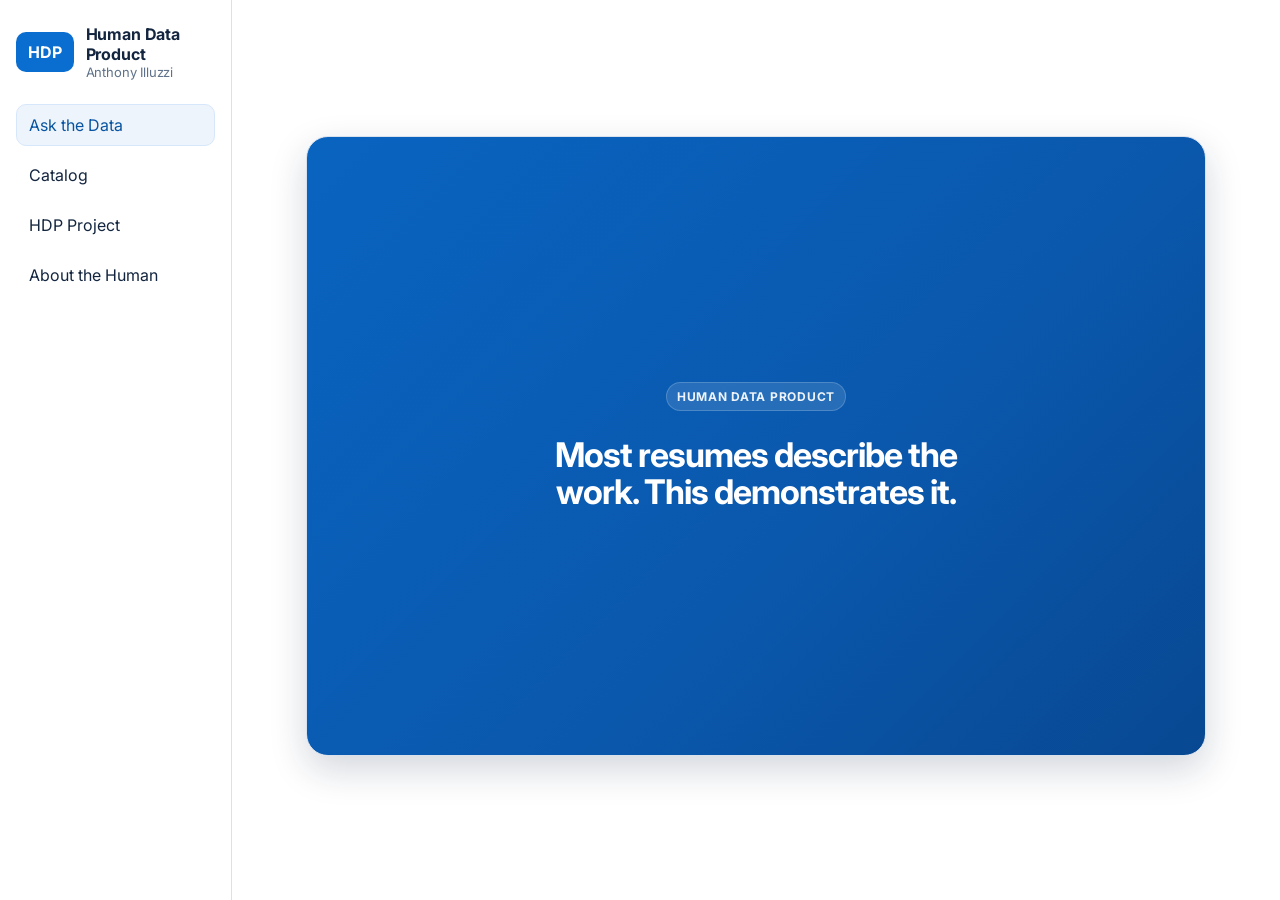
==== commit c6cb0993: "Update AI intro card and Conversational AI instructions" ====
--- a/frontend/index.html
+++ b/frontend/index.html
@@ -1751,7 +1751,7 @@
         <section id="ai-intro-screen" class="card ai-intro-screen" aria-live="polite">
 		  <div class="ai-intro-copy">
 		    <span class="hero-eyebrow">Human Data Product</span>
-		    <h1>This isn’t a resume. It’s a working data product.</h1>
+		    <h1>Most resumes describe the work. This demonstrates it.</h1>
 		  </div>
 		</section>
 
@@ -1785,7 +1785,7 @@
             <section class="card ai-chat-card">
               <div class="ai-empty-state">
                 <div class="ai-empty-orb" aria-hidden="true"></div>
-                <h2>Try asking something you’d normally ask in an interview</h2>
+                <h2>Ask anything you’d want to know before hiring someone</h2>
                 <p>
                   Grounded in structured experience, projects, feedback, and behavioral signals.
                   Try a predefined question or ask your own.
--- a/frontend/styles.css
+++ b/frontend/styles.css
@@ -1462,6 +1462,7 @@
 }
 
 .mobile-shell-header {
+  display: none;
   position: sticky;
   top: 0;
   z-index: 70;
@@ -3927,16 +3928,16 @@
     scroll-margin-top: 84px;
   }
 
-  #catalog-page .landing-content {
-    padding-top: 6px;
-  }
-
-  #product-page .workspace {
-    padding-top: 16px;
-  }
-
-  body:not(.ai-mode) #ai-page .ai-content {
-    padding-top: 76px;
+  #catalog-page .landing-content {
+    padding-top: 6px;
+  }
+
+  #product-page .workspace {
+    padding-top: 16px;
+  }
+
+  body:not(.ai-mode) #ai-page .ai-content {
+    padding-top: 76px;
   }
 
   .catalog-grid {
@@ -5424,26 +5425,28 @@
   border: 0;
 }
 
-html.hdp-ai-boot,
-html.hdp-ai-boot body {
-  background: #ffffff;
-}
-
-html.hdp-ai-boot #catalog-page,
-html.hdp-ai-boot #product-page {
-  display: none !important;
-}
-
-html.hdp-ai-boot #ai-page,
-html.hdp-ai-boot #ai-page.hidden {
-  display: block !important;
-}
-
-html.hdp-ai-boot #mobile-shell-header,
-html.hdp-ai-boot #mobile-shell-header.hidden {
-  display: flex !important;
-}
-
+html.hdp-ai-boot,
+html.hdp-ai-boot body {
+  background: #ffffff;
+}
+
+html.hdp-ai-boot #catalog-page,
+html.hdp-ai-boot #product-page {
+  display: none !important;
+}
+
+html.hdp-ai-boot #ai-page,
+html.hdp-ai-boot #ai-page.hidden {
+  display: block !important;
+}
+
+@media (max-width: 960px) {
+  html.hdp-ai-boot #mobile-shell-header,
+  html.hdp-ai-boot #mobile-shell-header.hidden {
+    display: flex !important;
+  }
+}
+
 body.ai-mode {
   background: #ffffff;
 }
@@ -5612,6 +5615,11 @@
   align-content: start;
 }
 
+/* Reduce padding specifically for typing/loading bubble */
+.ai-response-card:has(.ai-answer-body.is-loading) .ai-response-window {
+  padding: 12px 16px;
+}
+
 .ai-composer-wrap {
   width: min(100%, 900px);
   position: static;
@@ -5673,20 +5681,20 @@
   gap: 10px;
 }
 
-.ai-input-shell {
-  position: relative;
-  display: flex;
-  align-items: flex-end;
-  width: 100%;
-  border: 1px solid #dbe4ef;
-  border-radius: 999px;
-  background: #f8fafc;
-  padding: 10px 52px 10px 16px;
-  transition: border-color 0.18s ease, box-shadow 0.18s ease, border-radius 0.18s ease;
-}
-
-.ai-input-shell.is-expanded {
-  border-radius: 22px;
+.ai-input-shell {
+  position: relative;
+  display: flex;
+  align-items: flex-end;
+  width: 100%;
+  border: 1px solid #dbe4ef;
+  border-radius: 999px;
+  background: #f8fafc;
+  padding: 10px 52px 10px 16px;
+  transition: border-color 0.18s ease, box-shadow 0.18s ease, border-radius 0.18s ease;
+}
+
+.ai-input-shell.is-expanded {
+  border-radius: 22px;
 }
 
 .ai-input-shell:focus-within {
@@ -5958,17 +5966,20 @@
   padding-bottom: 132px;
 }
 
-.ai-page.ai-conversation-mode .ai-chat-thread {
-  display: grid;
-  align-content: start;
-  justify-items: stretch;
-  padding-top: 20px;
-  padding-bottom: 16px;
-  width: 100%;
+.ai-page.ai-conversation-mode .ai-chat-thread {
+  display: grid;
+  align-content: start;
+  justify-items: stretch;
+  gap: 34px;
+  row-gap: 34px;
+  width: min(860px, calc(100vw - 232px - 80px));
+  margin: 0 auto;
+  padding-top: 20px;
+  padding-bottom: 16px;
 }
 
 .ai-page.ai-conversation-mode .ai-message-row {
-  width: min(860px, 100%);
+  width: 100%;
 }
 
 .ai-page.ai-conversation-mode .ai-message-row-assistant {
@@ -6074,234 +6085,323 @@
   }
 }
 
-@media (max-width: 960px) {
-
-  body.ai-mode {
-    min-height: 100dvh;
-    overflow: hidden;
-    background: #ffffff;
-  }
-
-  body.ai-mode #mobile-shell-header {
-    display: flex;
-    position: fixed;
-    top: 0;
-    left: 0;
-    right: 0;
-    z-index: 1000;
-  }
-
-  body.ai-mode #ai-page,
-  body.ai-mode #ai-page.hidden {
-    display: block !important;
-  }
-
-  body.ai-mode .ai-page {
-    height: 100dvh;
-    min-height: 100dvh;
-    overflow: hidden;
-  }
-
-  body.ai-mode .ai-layout {
-    display: block;
-    height: 100dvh;
-    min-height: 100dvh;
-    padding-top: calc(56px + env(safe-area-inset-top));
-    overflow: hidden;
-  }
-
-  body.ai-mode .ai-sidebar {
-    display: none;
-  }
-
-  body.ai-mode .ai-content,
-  body.ai-mode #ai-page .ai-content {
-    height: calc(100dvh - 56px - env(safe-area-inset-top));
-    min-height: calc(100dvh - 56px - env(safe-area-inset-top));
-    padding: 12px 12px calc(22px + env(safe-area-inset-bottom));
-    display: flex;
-    align-items: center;
-    justify-content: center;
-    overflow: hidden;
-  }
-
-  body.ai-mode .ai-shell {
-    width: min(100%, 420px);
-    max-height: 100%;
-  }
-
-  body.ai-mode .ai-page:not(.ai-conversation-mode) .ai-shell {
-    transform: none;
-  }
-
-  body.ai-mode .ai-intro-screen {
-    min-height: min(56dvh, 440px);
-    padding: 24px 18px;
-    display: grid;
-    place-items: center;
-  }
-
-  body.ai-mode .ai-intro-copy {
-    align-self: center;
-  }
-
-  body.ai-mode .ai-intro-copy h1 {
-    font-size: 1.9rem;
-    line-height: 1.08;
-  }
-
-  body.ai-mode .ai-main-workspace {
-    width: 100%;
-    min-height: calc(100dvh - 82px - env(safe-area-inset-top));
-    gap: 12px;
-  }
-
-  body.ai-mode .ai-chat-card {
-    padding: 14px;
-  }
-
-  body.ai-mode .ai-empty-state {
-    margin-bottom: 14px;
-  }
-
-  body.ai-mode .ai-empty-state p {
-    max-width: 260px;
-    font-size: 0.76rem;
-  }
-
-  body.ai-mode .ai-suggestion-grid {
-    display: grid;
-    grid-template-columns: repeat(2, minmax(0, 1fr));
-    gap: 7px;
-  }
-
-  body.ai-mode .ai-suggestion-card {
-    width: 100%;
-    padding: 6px 10px;
-  }
-
-  body.ai-mode .ai-message-row {
-    gap: 8px;
-  }
-
-  body.ai-mode .ai-avatar {
-    width: 28px;
-    height: 28px;
-    font-size: 0.7rem;
-  }
-
-  body.ai-mode .ai-message-bubble {
-    max-width: calc(100% - 36px);
-  }
-
-  body.ai-mode .ai-user-bubble {
-    max-width: 78%;
-    padding: 10px 12px;
-    font-size: 0.86rem;
-  }
-
-  body.ai-mode .ai-response-window {
-    padding: 14px;
-  }
-
-  body.ai-mode .ai-answer-body {
-    font-size: 0.84rem;
-    line-height: 1.55;
-  }
-
-  body.ai-mode .ai-answer-section-number {
-    width: 22px;
-    height: 22px;
-    font-size: 0.74rem;
-  }
-
-  body.ai-mode .ai-answer-section-title {
-    font-size: 0.84rem;
-  }
-
-  body.ai-mode .ai-answer-section-content {
-    padding-left: 30px;
-  }
-
-  body.ai-mode .ai-question-input {
-    font-size: 16px;
-  }
-
-  body.ai-mode .ai-submit-icon-btn {
-    right: 8px;
-  }
-
-  body.ai-mode .ai-input-shell.is-expanded .ai-submit-icon-btn {
-    top: auto;
-    bottom: 8px;
-    transform: none;
-  }
-
-  body.ai-mode .ai-page.ai-conversation-mode .ai-content,
-  body.ai-mode #ai-page.ai-conversation-mode .ai-content {
-    height: calc(100dvh - 56px - env(safe-area-inset-top));
-    min-height: calc(100dvh - 56px - env(safe-area-inset-top));
-    padding: 0 12px calc(104px + env(safe-area-inset-bottom));
-    align-items: stretch;
-    justify-content: flex-start;
-    overflow: hidden;
-  }
-
-  body.ai-mode .ai-page.ai-conversation-mode .ai-shell {
-    display: grid;
-    width: min(100%, 420px);
-    height: 100%;
-    min-height: 0;
-  }
-
-  body.ai-mode .ai-page.ai-conversation-mode .ai-main-workspace {
-    height: 100%;
-    min-height: 0;
-    display: grid;
-    grid-template-rows: minmax(0, 1fr);
-    align-items: stretch;
-    justify-items: stretch;
-    overflow: hidden;
-    padding: 0;
-  }
-
-  body.ai-mode .ai-page.ai-conversation-mode .ai-chat-thread {
-    display: grid;
-    align-content: start;
-    justify-items: stretch;
-    gap: 12px;
-    row-gap: 14px;
-    width: 100%;
-    height: 100%;
-    min-height: 0;
-    padding: 14px 0 18px;
-    overflow-y: auto;
-    overscroll-behavior: contain;
-    -webkit-overflow-scrolling: touch;
-  }
-
-  body.ai-mode .ai-page.ai-conversation-mode .ai-composer-wrap {
-    position: fixed;
-    left: 12px;
-    right: 12px;
-    bottom: calc(12px + env(safe-area-inset-bottom));
-    width: auto;
-    transform: none;
-    z-index: 900;
-  }
-
-  .ai-page.ai-conversation-mode .ai-question-input {
-    min-height: 24px;
-    max-height: 144px;
-    overflow-y: hidden;
-  }
-
-  .ai-page.ai-conversation-mode .ai-input-shell.is-expanded .ai-question-input {
-    max-height: 144px;
-  }
-
-  body.ai-mode .insights-hover-tooltip {
-    z-index: 1200;
-  }
-}
-
+@media (max-width: 960px) {
+
+  body.ai-mode {
+    min-height: 100dvh;
+    overflow: hidden;
+    background: #ffffff;
+  }
+
+  body.ai-mode #mobile-shell-header {
+    display: flex;
+    position: fixed;
+    top: 0;
+    left: 0;
+    right: 0;
+    z-index: 1000;
+  }
+
+  body.ai-mode #ai-page,
+  body.ai-mode #ai-page.hidden {
+    display: block !important;
+  }
+
+  body.ai-mode .ai-page {
+    height: 100dvh;
+    min-height: 100dvh;
+    overflow: hidden;
+  }
+
+  body.ai-mode .ai-layout {
+    display: block;
+    height: 100dvh;
+    min-height: 100dvh;
+    padding-top: calc(56px + env(safe-area-inset-top));
+    overflow: hidden;
+  }
+
+  body.ai-mode .ai-sidebar {
+    display: none;
+  }
+
+  body.ai-mode .ai-content,
+  body.ai-mode #ai-page .ai-content {
+    height: calc(100dvh - 56px - env(safe-area-inset-top));
+    min-height: calc(100dvh - 56px - env(safe-area-inset-top));
+    padding: 12px 12px calc(22px + env(safe-area-inset-bottom));
+    display: flex;
+    align-items: center;
+    justify-content: center;
+    overflow: hidden;
+  }
+
+  body.ai-mode .ai-shell {
+    width: min(100%, 520px);
+    max-height: 100%;
+  }
+
+  body.ai-mode .ai-page:not(.ai-conversation-mode) .ai-shell {
+    transform: none;
+  }
+
+  body.ai-mode .ai-intro-screen {
+    min-height: min(56dvh, 440px);
+    padding: 24px 18px;
+    display: grid;
+    place-items: center;
+  }
+
+  body.ai-mode .ai-intro-copy {
+    align-self: center;
+  }
+
+  body.ai-mode .ai-intro-copy h1 {
+    font-size: 1.9rem;
+    line-height: 1.08;
+  }
+
+  body.ai-mode .ai-main-workspace {
+    width: 100%;
+    min-height: calc(100dvh - 82px - env(safe-area-inset-top));
+    gap: 12px;
+  }
+
+  body.ai-mode .ai-chat-card {
+    padding: 14px;
+  }
+
+  body.ai-mode .ai-empty-state {
+    margin-bottom: 14px;
+  }
+
+  body.ai-mode .ai-empty-state p {
+    max-width: 260px;
+    font-size: 0.76rem;
+  }
+
+  body.ai-mode .ai-suggestion-grid {
+    display: grid;
+    grid-template-columns: repeat(2, minmax(0, 1fr));
+    gap: 7px;
+  }
+
+  body.ai-mode .ai-suggestion-card {
+    width: 100%;
+    padding: 6px 10px;
+  }
+
+  body.ai-mode .ai-message-row {
+    gap: 8px;
+  }
+
+  body.ai-mode .ai-avatar {
+    width: 28px;
+    height: 28px;
+    font-size: 0.7rem;
+  }
+
+  body.ai-mode .ai-message-bubble {
+    max-width: calc(100% - 36px);
+  }
+
+  body.ai-mode .ai-user-bubble {
+    max-width: 78%;
+    padding: 10px 12px;
+    font-size: 0.86rem;
+  }
+
+  body.ai-mode .ai-response-window {
+    padding: 14px;
+  }
+
+  body.ai-mode .ai-answer-body {
+    font-size: 0.84rem;
+    line-height: 1.55;
+  }
+
+  body.ai-mode .ai-answer-section-number {
+    width: 22px;
+    height: 22px;
+    font-size: 0.74rem;
+  }
+
+  body.ai-mode .ai-answer-section-title {
+    font-size: 0.84rem;
+  }
+
+  body.ai-mode .ai-answer-section-content {
+    padding-left: 30px;
+  }
+
+  body.ai-mode .ai-question-input {
+    font-size: 16px;
+  }
+
+  body.ai-mode .ai-submit-icon-btn {
+    right: 8px;
+  }
+
+  body.ai-mode .ai-input-shell.is-expanded .ai-submit-icon-btn {
+    top: auto;
+    bottom: 8px;
+    transform: none;
+  }
+
+  body.ai-mode .ai-page.ai-conversation-mode .ai-content,
+  body.ai-mode #ai-page.ai-conversation-mode .ai-content {
+    height: calc(100dvh - 56px - env(safe-area-inset-top));
+    min-height: calc(100dvh - 56px - env(safe-area-inset-top));
+    padding: 0 12px calc(65px + env(safe-area-inset-bottom));
+    align-items: stretch;
+    justify-content: flex-start;
+    overflow: hidden;
+  }
+
+  body.ai-mode .ai-page.ai-conversation-mode .ai-shell {
+    display: grid;
+    width: 100%;
+    max-width: none;
+    height: 100%;
+    min-height: 0;
+  }
+
+  body.ai-mode .ai-page.ai-conversation-mode .ai-main-workspace {
+    height: 100%;
+    min-height: 0;
+    display: grid;
+    grid-template-rows: minmax(0, 1fr);
+    align-items: stretch;
+    justify-items: stretch;
+    overflow: hidden;
+    padding: 0;
+  }
+
+  body.ai-mode #ai-page.ai-conversation-mode .ai-chat-thread {
+    display: flex;
+    flex-direction: column;
+    align-items: stretch;
+    align-self: stretch;
+    gap: 14px;
+    width: calc(100vw - 24px);
+    max-width: none;
+    height: 100%;
+    min-height: 0;
+    margin: 0 auto;
+    padding: 14px 0 12px;
+    overflow-y: auto;
+    overscroll-behavior: contain;
+    -webkit-overflow-scrolling: touch;
+    box-sizing: border-box;
+  }
+
+  body.ai-mode #ai-page.ai-conversation-mode .ai-chat-thread > .ai-message-row {
+    display: flex;
+    width: 100%;
+    max-width: none;
+    min-width: 0;
+    flex: 0 0 auto;
+    align-self: stretch;
+    box-sizing: border-box;
+  }
+
+  body.ai-mode #ai-page.ai-conversation-mode .ai-chat-thread > .ai-message-row-assistant {
+    justify-content: flex-start;
+    align-self: stretch;
+  }
+
+  body.ai-mode #ai-page.ai-conversation-mode .ai-chat-thread > .ai-message-row-user {
+    justify-content: flex-end;
+    align-self: stretch;
+  }
+
+  body.ai-mode #ai-page.ai-conversation-mode .ai-chat-thread > .ai-message-row-assistant .ai-message-bubble {
+    width: fit-content;
+    margin-left: 0;
+    margin-right: auto;
+    max-width: calc(100% - 36px);
+  }
+
+  body.ai-mode #ai-page.ai-conversation-mode .ai-chat-thread > .ai-message-row-assistant .ai-message-bubble.ai-typing-bubble {
+    width: fit-content;
+    min-width: 0;
+    max-width: max-content;
+  }
+
+  body.ai-mode #ai-page.ai-conversation-mode .ai-chat-thread > .ai-message-row-assistant .ai-response-card:has(.ai-answer-body:not(.is-loading)) {
+    width: calc(100vw - 60px);
+    max-width: calc(100vw - 60px);
+  }
+
+  body.ai-mode #ai-page.ai-conversation-mode .ai-chat-thread > .ai-message-row-assistant .ai-response-card:has(.ai-answer-body.is-loading) {
+    width: fit-content;
+    max-width: max-content;
+  }
+
+  body.ai-mode #ai-page.ai-conversation-mode .ai-chat-thread > .ai-message-row-assistant .ai-answer-body.is-loading {
+    width: auto;
+    min-width: 116px;
+  }
+
+  body.ai-mode #ai-page.ai-conversation-mode .ai-chat-thread > .ai-message-row-user .ai-user-bubble {
+    width: fit-content;
+    max-width: 78%;
+    margin-left: auto;
+    margin-right: 0;
+    white-space: normal;
+    overflow-wrap: break-word;
+    word-break: normal;
+    text-align: left;
+  }
+
+  body.ai-mode #ai-page.ai-conversation-mode .ai-composer-wrap {
+    position: fixed;
+    left: 12px;
+    right: auto;
+    bottom: calc(12px + env(safe-area-inset-bottom));
+    width: calc(100vw - 24px);
+    max-width: none;
+    transform: none;
+    z-index: 900;
+  }
+
+  body.ai-mode #ai-page.ai-conversation-mode .ai-chat-card {
+    width: 100%;
+    max-width: none;
+    padding: 0;
+    background: transparent;
+    box-shadow: none;
+  }
+
+  body.ai-mode #ai-page.ai-conversation-mode .ai-chat-form,
+  body.ai-mode #ai-page.ai-conversation-mode .ai-input-shell {
+    width: 100%;
+    max-width: none;
+  }
+
+  body.ai-mode #ai-page.ai-conversation-mode .ai-input-shell {
+    padding: 7px 48px 7px 16px;
+    border-radius: 999px;
+  }
+
+  body.ai-mode #ai-page.ai-conversation-mode .ai-input-shell.is-expanded {
+    padding-top: 10px;
+    padding-bottom: 10px;
+    border-radius: 20px;
+  }
+
+  .ai-page.ai-conversation-mode .ai-question-input {
+    min-height: 24px;
+    max-height: 96px;
+    overflow-y: hidden;
+  }
+
+  .ai-page.ai-conversation-mode .ai-input-shell.is-expanded .ai-question-input {
+    max-height: 96px;
+  }
+
+  body.ai-mode .insights-hover-tooltip {
+    z-index: 1200;
+  }
+}
+
